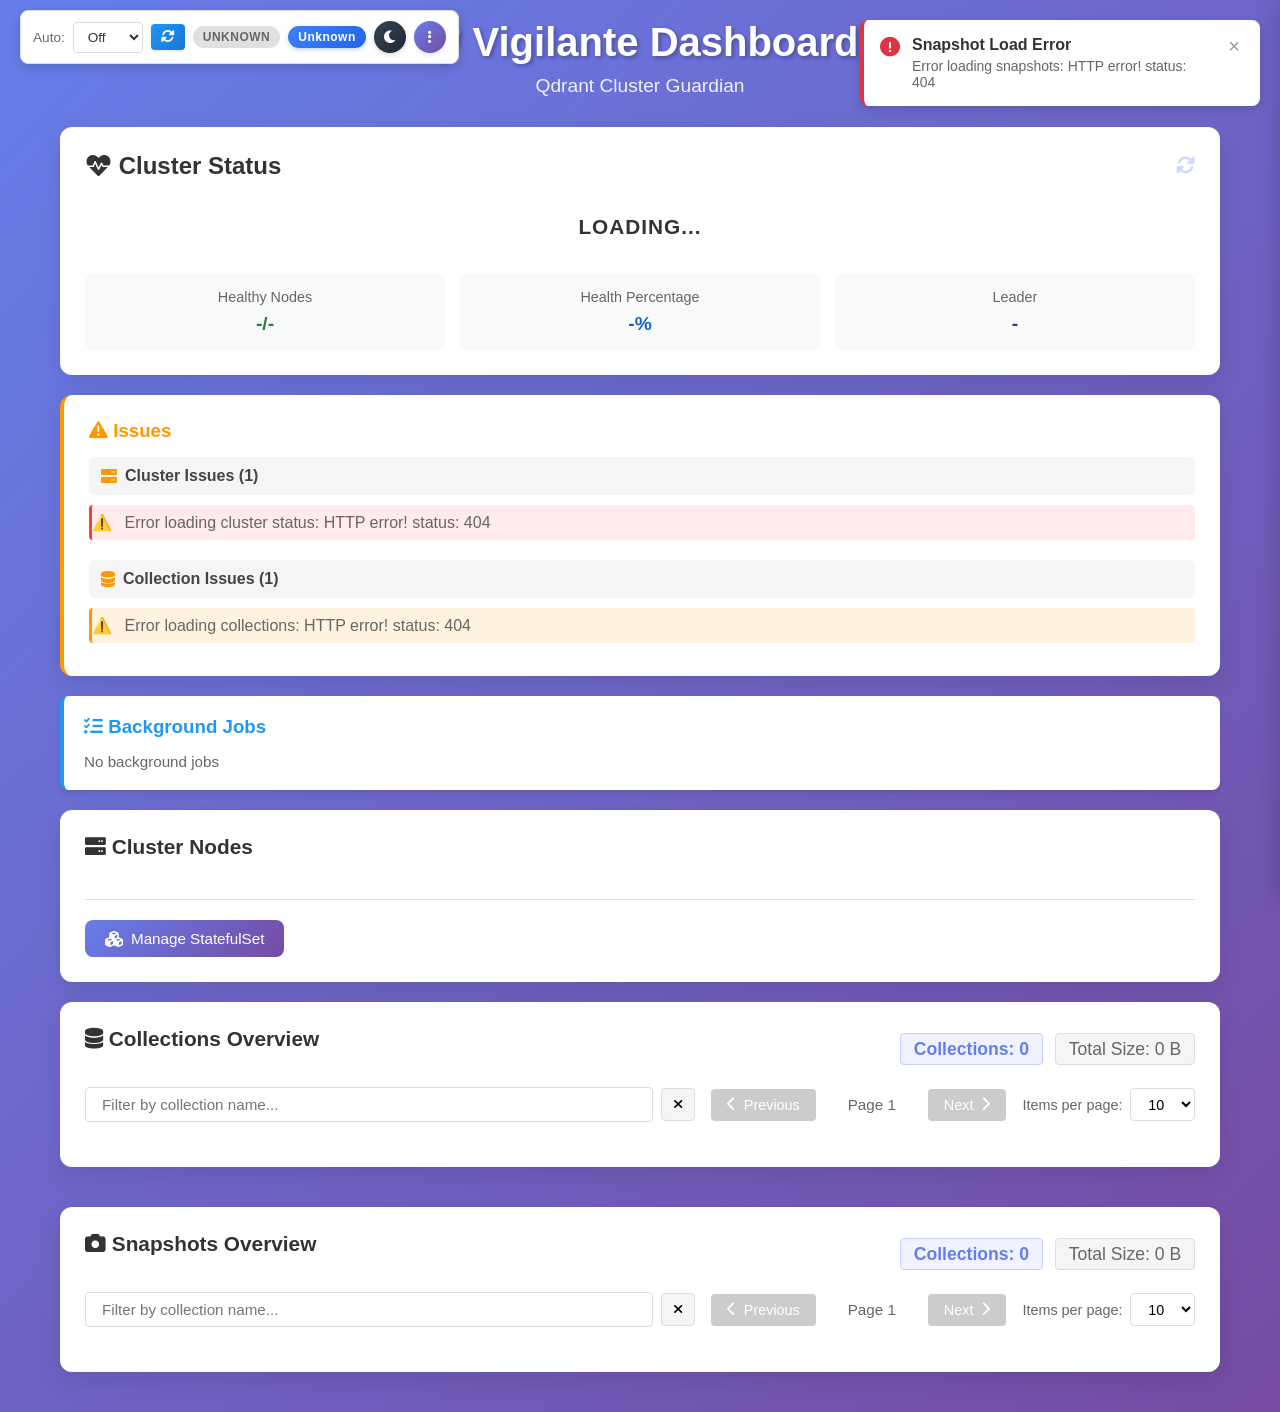
==== src/wwwroot/index.html @ 181a7805 "add UndersizedSnapshotCleanupJob" ====
<!DOCTYPE html>
<html lang="en">
<head>
    <meta charset="UTF-8">
    <meta name="viewport" content="width=device-width, initial-scale=1.0">
    <title>🛡️ Vigilante - Qdrant Cluster Guardian</title>
    <link rel="stylesheet" href="styles.css">
    <link href="https://cdnjs.cloudflare.com/ajax/libs/font-awesome/6.0.0/css/all.min.css" rel="stylesheet">
</head>
<body>
    <div class="container">
        <header class="header">
            <div class="header-content">
                <div class="header-title">
                    <h1><i class="fas fa-shield-alt"></i> Vigilante Dashboard</h1>
                    <p>Qdrant Cluster Guardian</p>
                </div>
            </div>
        </header>

        <!-- Sticky Refresh Controls (Left Side) -->
        <div class="sticky-refresh-controls">
            <label for="stickyRefreshInterval">Auto:</label>
            <select id="stickyRefreshInterval" class="refresh-select">
                <option value="0" selected>Off</option>
                <option value="15000">15s</option>
                <option value="30000">30s</option>
                <option value="60000">1m</option>
            </select>
            <button id="stickyManualRefresh" class="refresh-button" title="Refresh now">
                <i class="fas fa-sync-alt"></i>
            </button>
            <span id="environmentBadge" class="environment-badge">Loading...</span>
            <span id="namespaceBadge" class="namespace-badge">Loading...</span>
            <button id="themeToggleButton" class="theme-toggle-button" title="Toggle theme" aria-label="Toggle theme">
                <i id="themeToggleIcon" class="fas fa-moon"></i>
            </button>
            
            <!-- Three-dots menu for actions -->
            <div class="sticky-actions-menu-container">
                <button id="stickyActionsMenuButton" class="sticky-actions-menu-button" title="Actions">
                    <i class="fas fa-ellipsis-v"></i>
                </button>
                <div id="stickyActionsDropdown" class="sticky-actions-dropdown">
                    <button class="sticky-action-item" id="stickyConfigAction">
                        <i class="fas fa-cog"></i> Configuration
                    </button>
                    <button class="sticky-action-item" id="stickyLogsAction">
                        <i class="fas fa-file-alt"></i> View Logs
                    </button>
                </div>
            </div>
        </div>

        <div class="main-content">
            <!-- Overall Status Card -->
            <div class="status-card" id="overallStatus">
                <div class="status-header">
                    <div class="status-header-left">
                        <h2><i class="fas fa-heartbeat"></i> Cluster Status</h2>
                        <!-- Hidden controls for backward compatibility -->
                        <div style="display: none;">
                            <select id="refreshInterval" class="refresh-select">
                                <option value="0" selected>Off</option>
                                <option value="15000">15s</option>
                                <option value="30000">30s</option>
                                <option value="60000">1m</option>
                            </select>
                            <button id="manualRefresh" class="refresh-button"></button>
                        </div>
                    </div>
                    <div class="refresh-indicator" id="refreshIndicator">
                        <i class="fas fa-sync-alt"></i>
                    </div>
                </div>
                <div class="status-content">
                    <div class="status-badge" id="statusBadge">
                        <span id="statusText">Loading...</span>
                    </div>
                    <div class="health-metrics">
                        <div class="metric">
                            <span class="metric-label">Healthy Nodes</span>
                            <span class="metric-value" id="healthyNodes">-/-</span>
                        </div>
                        <div class="metric">
                            <span class="metric-label">Health Percentage</span>
                            <span class="metric-value" id="healthPercentage">-%</span>
                        </div>
                        <div class="metric">
                            <span class="metric-label">Leader</span>
                            <span class="metric-value" id="leaderNode">-</span>
                        </div>
                    </div>
                </div>
            </div>

            <!-- Issues Section -->
            <div class="issues-card" id="issuesCard" style="display: none;">
                <h3><i class="fas fa-exclamation-triangle"></i> Issues</h3>
                <ul id="issuesList"></ul>
            </div>

            <!-- Warnings Section -->
            <div class="warnings-card" id="warningsCard" style="display: none;">
                <h3><i class="fas fa-exclamation-circle"></i> Warnings</h3>
                <ul id="warningsList"></ul>
            </div>

            <!-- Background Jobs -->
            <div class="jobs-card" id="jobsCard">
                <h3><i class="fas fa-tasks"></i> Background Jobs</h3>
                <div id="jobsList" class="jobs-list">
                    <!-- Populated by JavaScript -->
                </div>
            </div>

            <!-- Nodes Grid -->
            <div class="nodes-section">
                <h3><i class="fas fa-server"></i> Cluster Nodes</h3>
                <div class="nodes-grid" id="nodesGrid">
                    <!-- Nodes will be populated by JavaScript -->
                </div>
                <div class="cluster-actions">
                    <button id="manageStatefulSetBtn" class="cluster-action-button" title="Manage StatefulSet (Rollout/Scale)">
                        <i class="fas fa-cubes"></i> Manage StatefulSet
                    </button>
                </div>
            </div>

            <!-- Collections Overview -->
            <div class="collections-overview">
                <div class="collections-header">
                    <h3><i class="fas fa-database"></i> Collections Overview</h3>
                    <div class="collections-stats">
                        <div class="total-count" id="totalCollectionsCount">Collections: 0</div>
                        <div class="total-size" id="totalCollectionsSize">Total Size: 0 B</div>
                    </div>
                </div>
                <div class="collections-controls">
                    <div class="filter-controls">
                        <input type="text" id="collectionNameFilter" class="filter-input" placeholder="Filter by collection name...">
                        <button id="clearFilterBtn" class="clear-filter-btn" title="Clear filter">
                            <i class="fas fa-times"></i>
                        </button>
                    </div>
                    <div class="pagination-controls">
                        <button id="prevPageBtn" class="pagination-btn" disabled>
                            <i class="fas fa-chevron-left"></i> Previous
                        </button>
                        <span class="page-info" id="pageInfo">Page 1</span>
                        <button id="nextPageBtn" class="pagination-btn" disabled>
                            Next <i class="fas fa-chevron-right"></i>
                        </button>
                        <div class="page-size-selector">
                            <label for="pageSizeSelect">Items per page:</label>
                            <select id="pageSizeSelect" class="page-size-select">
                                <option value="5">5</option>
                                <option value="10" selected>10</option>
                                <option value="15">15</option>
                            </select>
                        </div>
                    </div>
                </div>
                <div class="collections-table" id="collectionsTable">
                    <!-- Will be populated by JavaScript -->
                </div>
            </div>

            <!-- Snapshots Overview -->
            <div class="snapshots-overview">
                <div class="snapshots-header">
                    <h3><i class="fas fa-camera"></i> Snapshots Overview</h3>
                    <div class="snapshots-stats">
                        <div class="total-count" id="totalSnapshotsCount">Collections: 0</div>
                        <div class="total-size" id="totalSnapshotsSize">Total Size: 0 B</div>
                    </div>
                </div>
                <div class="snapshots-controls">
                    <div class="filter-controls">
                        <input type="text" id="snapshotNameFilter" class="filter-input" placeholder="Filter by collection name...">
                        <button id="clearSnapshotFilterBtn" class="clear-filter-btn" title="Clear filter">
                            <i class="fas fa-times"></i>
                        </button>
                    </div>
                    <div class="pagination-controls">
                        <button id="prevSnapshotPageBtn" class="pagination-btn" disabled>
                            <i class="fas fa-chevron-left"></i> Previous
                        </button>
                        <span class="page-info" id="snapshotPageInfo">Page 1</span>
                        <button id="nextSnapshotPageBtn" class="pagination-btn" disabled>
                            Next <i class="fas fa-chevron-right"></i>
                        </button>
                        <div class="page-size-selector">
                            <label for="snapshotPageSizeSelect">Items per page:</label>
                            <select id="snapshotPageSizeSelect" class="page-size-select">
                                <option value="5">5</option>
                                <option value="10" selected>10</option>
                                <option value="15">15</option>
                            </select>
                        </div>
                    </div>
                </div>
                <div class="snapshots-table" id="snapshotsTable">
                    <!-- Will be populated by JavaScript -->
                </div>
            </div>
        </div>

    </div>

    <!-- Toast notifications container -->
    <div id="toast-container" class="toast-container"></div>

    <!-- Logs Side Panel -->
    <div id="logsSidePanel" class="logs-side-panel">
        <div class="logs-panel-header">
            <h3 id="logsPanelTitle"><i class="fas fa-file-alt"></i> Logs</h3>
            <button id="closeLogsPanel" class="logs-close-button" title="Close logs panel">
                <i class="fas fa-times"></i>
            </button>
        </div>
        <div class="logs-panel-controls">
            <div class="logs-refresh-controls">
                <span>Auto-refresh:</span>
                <select id="logsRefreshInterval" class="logs-refresh-select">
                    <option value="15000" selected>15s</option>
                    <option value="30000">30s</option>
                    <option value="60000">1m</option>
                    <option value="0">Off</option>
                </select>
            </div>
            <button id="logsManualRefresh" class="logs-manual-refresh-button" title="Refresh now">
                <i class="fas fa-sync-alt"></i> Refresh
            </button>
        </div>
        <div class="logs-panel-content" id="logsPanelContent">
            <div class="logs-loading">Loading logs...</div>
        </div>
    </div>

    <!-- Recovery Modal -->
    <div id="recoveryModal" class="modal">
        <div class="modal-content">
            <div class="modal-header">
                <h2><i class="fas fa-undo"></i> Recover Snapshot</h2>
                <span class="modal-close">&times;</span>
            </div>
            <div class="modal-body">
                <div class="form-group">
                    <label for="recoverSourceSnapshot">Source Snapshot:</label>
                    <input type="text" id="recoverSourceSnapshot" class="form-input" readonly>
                </div>
                <div class="form-group">
                    <label for="recoverTargetNode">Target Node:</label>
                    <select id="recoverTargetNode" class="form-select">
                        <option value="">Select target node...</option>
                    </select>
                </div>
                <div class="form-group">
                    <label for="recoverCollectionName">Collection Name:</label>
                    <input type="text" id="recoverCollectionName" class="form-input" placeholder="Enter collection name">
                    <small class="form-hint">Enter the name for the recovered collection (can be different from original)</small>
                </div>
            </div>
            <div class="modal-footer">
                <button id="cancelRecovery" class="modal-button modal-button-secondary">Cancel</button>
                <button id="confirmRecovery" class="modal-button modal-button-primary">Recover</button>
            </div>
        </div>
    </div>

    <!-- Configuration Modal -->
    <div id="configModal" class="modal">
        <div class="modal-content">
            <div class="modal-header">
                <h2><i class="fas fa-cog"></i> Dynamic Configuration</h2>
                <button class="modal-close" id="closeConfigModal">&times;</button>
            </div>
            <div class="modal-body config-modal-body">
                <div class="config-info">
                    <i class="fas fa-info-circle"></i>
                    <span>Changes are applied immediately without pod restart</span>
                </div>

                <!-- Monitoring -->
                <div class="form-group">
                    <label for="monitoringInterval">
                        Monitoring Interval (seconds)
                        <span class="config-label-hint">How often to check cluster health</span>
                    </label>
                    <input type="number" id="monitoringInterval" class="form-input" min="1" max="3600" placeholder="120">
                    <small class="form-hint">Valid range: 1–3600 seconds</small>
                </div>

                <div class="form-group">
                    <label for="diskUsageAlertThresholdPercent">
                        Disk usage alert threshold (%)
                        <span class="config-label-hint">Raise issue when node disk usage reaches this value</span>
                    </label>
                    <input type="number" id="diskUsageAlertThresholdPercent" class="form-input" min="1" max="100" placeholder="90">
                    <small class="form-hint">Valid range: 1–100%</small>
                </div>

                <div class="form-group">
                    <label for="ramUsageAlertThresholdPercent">
                        RAM usage alert threshold (%)
                        <span class="config-label-hint">Raise issue when node RAM usage reaches this value</span>
                    </label>
                    <input type="number" id="ramUsageAlertThresholdPercent" class="form-input" min="1" max="100" placeholder="90">
                    <small class="form-hint">Valid range: 1-100%</small>
                </div>

                <!-- Snapshot Automation -->
                <div class="config-section">
                    <div class="config-section-title"><i class="fas fa-camera"></i> Snapshot Automation</div>

                    <div class="form-group">
                        <label for="snapshotPendingCreateTimeoutSeconds">
                            Pending snapshot timeout (seconds)
                            <span class="config-label-hint">How long snapshot-create job waits for files to appear</span>
                        </label>
                        <input type="number" id="snapshotPendingCreateTimeoutSeconds" class="form-input" min="1" max="86400" placeholder="1800">
                        <small class="form-hint">Valid range: 1-86400 seconds</small>
                    </div>

                    <div class="form-group">
                        <label for="snapshotMinSizePercentOfCollection">
                            Min snapshot size (% of collection on disk)
                            <span class="config-label-hint">Undersized snapshots are deleted each healthy tick (API: per node; S3: vs sum of node sizes). Range 1–100.</span>
                        </label>
                        <input type="number" id="snapshotMinSizePercentOfCollection" class="form-input" min="1" max="100" step="1" placeholder="50">
                        <small class="form-hint">Default 50%. Use 1–100; other values disable undersized cleanup in the background job.</small>
                    </div>

                    <div class="config-toggle-row">
                        <input type="checkbox" id="snapshotDeleteWithCollection">
                        <label for="snapshotDeleteWithCollection">Delete snapshots when collection is deleted via Vigilante</label>
                    </div>

                    <div class="config-toggle-row" style="margin-top:10px">
                        <input type="checkbox" id="snapshotOrphanedEnabled">
                        <label for="snapshotOrphanedEnabled">Delete orphaned snapshots (collection deleted outside Vigilante)</label>
                    </div>
                    <div id="snapshotOrphanedSection" class="config-sub-section" style="display:none">
                        <div class="form-group">
                            <label for="snapshotOrphanedAfterMinutes">
                                Delete after (minutes)
                                <span class="config-label-hint">How long to wait before cleanup</span>
                            </label>
                            <input type="number" id="snapshotOrphanedAfterMinutes" class="form-input" min="1" placeholder="60">
                        </div>
                    </div>
                </div>

                <!-- Global Schedule -->
                <div class="config-section">
                    <div class="config-section-title"><i class="fas fa-clock"></i> Global Snapshot Schedule</div>

                    <div class="config-toggle-row">
                        <input type="checkbox" id="snapshotScheduleEnabled">
                        <label for="snapshotScheduleEnabled">Enable automatic snapshots</label>
                    </div>
                    <div id="snapshotScheduleSection" class="config-sub-section" style="display:none">
                        <div class="config-inline-fields">
                            <div class="form-group">
                                <label for="snapshotScheduleInterval">
                                    Interval (minutes)
                                    <span class="config-label-hint">Empty = one-time on first green + HNSW</span>
                                </label>
                                <input type="number" id="snapshotScheduleInterval" class="form-input" min="1" placeholder="— one time —">
                            </div>
                            <div class="form-group">
                                <label for="snapshotScheduleRetain">
                                    Retain last N snapshots
                                    <span class="config-label-hint">Empty = keep all</span>
                                </label>
                                <input type="number" id="snapshotScheduleRetain" class="form-input" min="1" placeholder="— keep all —">
                            </div>
                            <div class="form-group">
                                <label for="snapshotScheduleStartAt">
                                    Start at (UTC)
                                    <span class="config-label-hint">Used only when Interval (minutes) is set</span>
                                </label>
                                <input type="time" id="snapshotScheduleStartAt" class="form-input" step="60">
                            </div>
                        </div>
                        <small class="form-hint">
                            <strong>How Start at works:</strong> this is the UTC anchor time for interval windows.
                            Example: Interval = 1440 and Start at = 00:00 means one snapshot per day at midnight UTC.
                            If Start at is empty, next snapshot is based on time since the last snapshot.
                        </small>
                    </div>
                </div>

                <!-- Per-Collection Overrides -->
                <div class="config-section">
                    <div class="config-section-title"><i class="fas fa-layer-group"></i> Per-Collection Overrides</div>

                    <div class="config-toggle-row">
                        <input type="checkbox" id="snapshotOverridesEnabled">
                        <label for="snapshotOverridesEnabled">Enable per-collection schedule overrides</label>
                    </div>
                    <div id="snapshotOverridesSection" class="config-sub-section" style="display:none">
                        <small class="form-hint">
                            In overrides, <strong>Start at (UTC)</strong> works the same way as global schedule and is applied per collection.
                        </small>
                        <div class="override-table-header">
                            <span>Collection</span>
                            <span>Enabled</span>
                            <span>Interval (min)</span>
                            <span>Retain last N</span>
                            <span title="Used only when Interval (min) is set">Start at (UTC)</span>
                            <span></span>
                        </div>
                        <div id="overrideRows"></div>
                        <button type="button" id="addOverrideBtn" class="btn-add-override">
                            <i class="fas fa-plus"></i> Add Override
                        </button>
                    </div>
                </div>

                <!-- S3 Storage -->
                <div class="config-section">
                    <div class="config-section-title"><i class="fas fa-cloud"></i> S3 Storage</div>

                    <div class="config-toggle-row">
                        <input type="checkbox" id="s3Enabled">
                        <label for="s3Enabled">Enable S3 snapshot storage</label>
                    </div>
                    <div id="s3Section" class="config-sub-section" style="display:none">
                        <div class="config-inline-fields">
                            <div class="form-group">
                                <label for="s3BucketName">
                                    Bucket name
                                </label>
                                <input type="text" id="s3BucketName" class="form-input" placeholder="snapshots">
                            </div>
                            <div class="form-group">
                                <label for="s3Region">Region</label>
                                <input type="text" id="s3Region" class="form-input" placeholder="default">
                            </div>
                        </div>
                    </div>
                </div>
            </div>
            <div class="modal-footer">
                <button id="cancelConfig" class="modal-button modal-button-secondary">Cancel</button>
                <button id="saveConfig" class="modal-button modal-button-primary">
                    <i class="fas fa-save"></i> Save Changes
                </button>
            </div>
        </div>
    </div>

    <script src="dashboard.js"></script>
</body>
</html>
---- src/wwwroot/styles.css ----
/* Reset and base styles */
* {
    margin: 0;
    padding: 0;
    box-sizing: border-box;
}

/* Custom fast tooltip for collection status */
.collection-status[data-tooltip] {
    position: relative;
    cursor: help;
}

.collection-status[data-tooltip]::after {
    content: attr(data-tooltip);
    position: absolute;
    bottom: 100%;
    left: 50%;
    transform: translateX(-50%) translateY(-4px);
    padding: 6px 10px;
    background: rgba(0, 0, 0, 0.9);
    color: white;
    font-size: 0.75rem;
    white-space: nowrap;
    border-radius: 4px;
    pointer-events: none;
    opacity: 0;
    transition: opacity 0.15s ease-in;
    z-index: 1000;
    box-shadow: 0 2px 8px rgba(0,0,0,0.3);
}

.collection-status[data-tooltip]::before {
    content: '';
    position: absolute;
    bottom: 100%;
    left: 50%;
    transform: translateX(-50%) translateY(1px);
    border: 5px solid transparent;
    border-top-color: rgba(0, 0, 0, 0.9);
    pointer-events: none;
    opacity: 0;
    transition: opacity 0.15s ease-in;
    z-index: 1000;
}

.collection-status[data-tooltip]:hover::after,
.collection-status[data-tooltip]:hover::before {
    opacity: 1;
    transition-delay: 0.1s;
}

body {
    font-family: 'Segoe UI', Tahoma, Geneva, Verdana, sans-serif;
    background: linear-gradient(135deg, #667eea 0%, #764ba2 100%);
    min-height: 100vh;
    color: #333;
}

:root {
    color-scheme: light;
}

html[data-theme="dark"] {
    color-scheme: dark;
}

.container {
    max-width: 1200px;
    margin: 0 auto;
    padding: 20px;
    min-height: 100vh;
    display: flex;
    flex-direction: column;
}

/* Header */
.header {
    text-align: center;
    margin-bottom: 30px;
    color: white;
}

.header-content {
    display: flex;
    justify-content: center;
    align-items: center;
    gap: 30px;
    flex-wrap: wrap;
}

.header-title {
    text-align: center;
}

.header h1 {
    font-size: 2.5rem;
    margin-bottom: 10px;
    text-shadow: 2px 2px 4px rgba(0,0,0,0.3);
}

.header p {
    font-size: 1.2rem;
    opacity: 0.9;
}

/* Main content */
.main-content {
    flex: 1;
    display: grid;
    gap: 20px;
    grid-template-columns: 1fr;
}

/* Cards */
.status-card, .issues-card, .nodes-section {
    background: white;
    border-radius: 12px;
    padding: 25px;
    box-shadow: 0 8px 25px rgba(0,0,0,0.1);
    transition: transform 0.2s ease;
}

.status-card:hover, .issues-card:hover, .warnings-card:hover, .nodes-section:hover {
    transform: translateY(-2px);
}

/* Status card */
.status-header {
    display: flex;
    justify-content: space-between;
    align-items: center;
    margin-bottom: 20px;
}

.status-header-left {
    display: flex;
    align-items: center;
    gap: 20px;
}

.status-header h2 {
    color: #333;
    font-size: 1.5rem;
    margin: 0;
}

.refresh-indicator {
    color: #667eea;
    font-size: 1.2rem;
    opacity: 0.3;
}

.refresh-indicator.refreshing {
    opacity: 1;
    animation: rotate 1s linear infinite;
}

@keyframes rotate {
    from { transform: rotate(0deg); }
    to { transform: rotate(360deg); }
}

.status-content {
    display: flex;
    flex-direction: column;
    gap: 20px;
}

.status-badge {
    padding: 15px 25px;
    border-radius: 8px;
    text-align: center;
    font-weight: bold;
    font-size: 1.3rem;
    text-transform: uppercase;
    letter-spacing: 1px;
}

.status-badge.healthy {
    background: linear-gradient(135deg, #4caf50, #45a049);
    color: white;
}

.status-badge.degraded {
    background: linear-gradient(135deg, #ff9800, #f57c00);
    color: white;
}

.status-badge.unavailable {
    background: linear-gradient(135deg, #f44336, #d32f2f);
    color: white;
}

.status-badge.loading {
    background: linear-gradient(135deg, #9e9e9e, #757575);
    color: white;
}

/* Health metrics */
.health-metrics {
    display: grid;
    grid-template-columns: repeat(auto-fit, minmax(200px, 1fr));
    gap: 15px;
}

.metric {
    background: #f8f9fa;
    padding: 15px;
    border-radius: 8px;
    display: flex;
    flex-direction: column;
    align-items: center;
    text-align: center;
}

.metric-label {
    font-size: 0.9rem;
    color: #666;
    margin-bottom: 8px;
    font-weight: 500;
}

.metric-value {
    font-size: 1.2rem;
    font-weight: bold;
    color: #333;
}

/* Issues card */
/* Issues card */
.issues-card {
    border-left: 4px solid #ff9800;
}

.issues-card h3 {
    color: #ff9800;
    margin-bottom: 15px;
}

#issuesList {
    list-style: none;
}

/* Warnings card */
.warnings-card {
    border-left: 4px solid #ff9800;
    background: white;
    border-radius: 8px;
    padding: 20px;
    box-shadow: 0 4px 6px rgba(0,0,0,0.1);
    transition: transform 0.2s, box-shadow 0.2s;
}

.warnings-card h3 {
    color: #ff9800;
    margin-bottom: 15px;
}

#warningsList {
    list-style: none;
}

/* Background jobs card */
.jobs-card {
    border-left: 4px solid #2196f3;
    background: white;
    border-radius: 8px;
    padding: 20px;
    box-shadow: 0 4px 6px rgba(0,0,0,0.1);
    transition: transform 0.2s, box-shadow 0.2s;
}

.jobs-card h3 {
    color: #2196f3;
    margin-bottom: 15px;
}

.jobs-list {
    display: flex;
    flex-direction: column;
    gap: 12px;
}

.jobs-empty {
    color: #666;
    margin: 0;
    font-size: 0.95rem;
}

.job-item {
    padding: 10px 12px;
    background: #f8fafc;
    border-radius: 6px;
    border: 1px solid #e2e8f0;
}

.job-header {
    display: flex;
    align-items: center;
    justify-content: space-between;
    gap: 10px;
}

.job-header-actions {
    display: flex;
    align-items: center;
    gap: 8px;
}

.job-key {
    font-weight: 600;
    font-family: var(--font-mono, monospace);
    font-size: 0.9rem;
}

.job-status {
    font-size: 0.8rem;
    padding: 2px 8px;
    border-radius: 4px;
    font-weight: 500;
}

.job-status-running {
    background: #e3f2fd;
    color: #1976d2;
}

.job-status-idle {
    background: #f5f5f5;
    color: #616161;
}

.job-status-error {
    background: #ffebee;
    color: #c62828;
}

.job-cancel-btn {
    border: 1px solid #ef9a9a;
    background: #ffebee;
    color: #c62828;
    border-radius: 4px;
    padding: 2px 8px;
    font-size: 0.78rem;
    font-weight: 600;
    cursor: pointer;
}

.job-cancel-btn:hover {
    background: #ffcdd2;
}

.job-cancel-btn:disabled {
    cursor: not-allowed;
    opacity: 0.7;
    background: #f5f5f5;
    color: #9e9e9e;
    border-color: #e0e0e0;
}

.job-error {
    margin-top: 6px;
    font-size: 0.85rem;
    color: #c62828;
}

.job-error-at {
    opacity: 0.8;
    font-size: 0.8rem;
}

.job-current-action {
    margin-top: 6px;
    font-size: 0.9rem;
    color: #1976d2;
    font-weight: 500;
}

.job-last-run-summary {
    margin-top: 6px;
    font-size: 0.88rem;
    color: #64748b;
    line-height: 1.4;
}

.job-last-run-label {
    font-weight: 600;
    margin-right: 4px;
}

.job-meta {
    margin-top: 4px;
    font-size: 0.8rem;
    color: #64748b;
}

/* Issues sections */
.issues-section {
    margin-bottom: 20px;
}

.issues-section:last-child {
    margin-bottom: 0;
}

.issues-section-header {
    font-weight: 600;
    color: #444;
    padding: 10px 12px;
    background: #f5f5f5;
    border-radius: 6px;
    margin-bottom: 10px;
    display: flex;
    align-items: center;
    gap: 8px;
}

.issues-section-header i {
    color: #ff9800;
}

.issues-sublist {
    list-style: none;
    padding-left: 0;
}

.issue-item {
    padding: 10px 12px;
    margin-bottom: 8px;
    border-radius: 4px;
    color: #555;
    transition: background-color 0.2s;
}

.issue-item:hover {
    background-color: #f9f9f9;
}

.issue-item::before {
    content: "⚠️ ";
    margin-right: 8px;
}

.issue-item.cluster-issue {
    border-left: 3px solid #f44336;
    background: #ffebee;
}

.issue-item.collection-issue {
    border-left: 3px solid #ff9800;
    background: #fff3e0;
}

.issue-item.node-issue {
    border-left: 3px solid #f44336;
    background: #ffebee;
}

/* Warnings sections */
.warnings-section {
    margin-bottom: 20px;
}

.warnings-section:last-child {
    margin-bottom: 0;
}

.warnings-section-header {
    font-weight: 600;
    color: #444;
    padding: 10px 12px;
    background: #f5f5f5;
    border-radius: 6px;
    margin-bottom: 10px;
    display: flex;
    align-items: center;
    gap: 8px;
}

.warnings-section-header i {
    color: #ff9800;
}

.warnings-sublist {
    list-style: none;
    padding-left: 0;
}

.warning-item.cluster-warning {
    border-left: 3px solid #2196f3;
    background: #e3f2fd;
}

.warning-item.node-warning {
    border-left: 3px solid #ff9800;
    background: #fff8e1;
}

/* Legacy styles for compatibility */
#issuesList li {
    padding: 8px 0;
    border-bottom: 1px solid #eee;
    color: #666;
}

#issuesList li:last-child {
    border-bottom: none;
}

#issuesList li::before {
    content: "⚠️ ";
    margin-right: 8px;
}

/* Warning items */
.warning-item {
    padding: 10px 12px;
    margin-bottom: 8px;
    border-radius: 4px;
    color: #555;
    transition: background-color 0.2s;
    border-left: 3px solid #ff9800;
    background: #fff8e1;
}

.warning-item:hover {
    background-color: #fff3cd;
}

.warning-item::before {
    content: "⚠️ ";
    margin-right: 8px;
}

#warningsList li {
    padding: 8px 0;
    border-bottom: 1px solid #eee;
    color: #666;
}

#warningsList li:last-child {
    border-bottom: none;
}

#warningsList li::before {
    content: "ℹ️ ";
    margin-right: 8px;
}

/* Nodes section */
.nodes-section h3 {
    margin-bottom: 20px;
    color: #333;
    font-size: 1.3rem;
}

.nodes-grid {
    display: grid;
    grid-template-columns: repeat(auto-fill, minmax(300px, 1fr));
    gap: 20px;
}

.node-card {
    background: #f8f9fa;
    border-radius: 8px;
    padding: 16px;
    border: 2px solid transparent;
    transition: all 0.3s ease;
    display: flex;
    flex-direction: column;
    height: 100%;
}

.node-card.healthy {
    border-color: #4caf50;
    background: linear-gradient(135deg, #e8f5e8, #f1f8e9);
}

.node-card.unhealthy {
    border-color: #f44336;
    background: linear-gradient(135deg, #ffebee, #ffcdd2);
}

.node-header {
    display: flex;
    justify-content: center;
    align-items: center;
    margin-bottom: 12px;
    padding-bottom: 8px;
    position: relative;
}

.node-id {
    font-weight: bold;
    font-size: 1.1rem;
    color: #333;
    text-align: center;
    word-break: break-word;
    line-height: 1.3;
}

/* Node status removed - color of card border indicates health */

.node-peer-id {
    color: #666;
    font-size: 0.8em;
    font-weight: normal;
    margin-left: 5px;
}

.node-details {
    display: grid;
    gap: 6px;
    font-size: 0.9rem;
    flex: 1;
}

.node-detail {
    display: flex;
    justify-content: space-between;
}

.node-detail-label {
    color: #666;
    font-weight: 500;
}

.node-detail-value {
    color: #333;
    font-weight: bold;
}

.node-disk-usage {
    margin-top: 8px;
    padding: 8px;
    border-radius: 6px;
    background: rgba(255, 255, 255, 0.5);
}

.node-disk-usage-header {
    display: flex;
    justify-content: space-between;
    margin-bottom: 6px;
    font-size: 0.85rem;
}

.node-disk-usage-label {
    color: #555;
    font-weight: 600;
}

.node-disk-usage-value {
    color: #333;
    font-weight: 700;
}

.node-disk-progress {
    width: 100%;
    height: 8px;
    border-radius: 999px;
    background: #e0e0e0;
    overflow: hidden;
}

.node-disk-progress-fill {
    height: 100%;
    background: linear-gradient(90deg, #4caf50 0%, #ffb300 70%, #f44336 100%);
    transition: width 0.3s ease;
}

.node-disk-usage-capacity {
    margin-top: 6px;
    font-size: 0.8rem;
    color: #555;
    font-weight: 500;
}

.node-memory-usage {
    margin-top: 8px;
    padding: 8px;
    border-radius: 6px;
    background: rgba(255, 255, 255, 0.5);
}

.node-memory-usage-header {
    display: flex;
    justify-content: space-between;
    margin-bottom: 6px;
    font-size: 0.85rem;
}

.node-memory-usage-label {
    color: #555;
    font-weight: 600;
}

.node-memory-usage-value {
    color: #333;
    font-weight: 700;
}

.node-memory-progress {
    width: 100%;
    height: 8px;
    border-radius: 999px;
    background: #e0e0e0;
    overflow: hidden;
}

.node-memory-progress-fill {
    height: 100%;
    background: linear-gradient(90deg, #38bdf8 0%, #a78bfa 70%, #ef4444 100%);
    transition: width 0.3s ease;
}

.node-memory-usage-capacity {
    margin-top: 6px;
    font-size: 0.8rem;
    color: #555;
    font-weight: 500;
}

.leader-badge {
    background: linear-gradient(135deg, #2196f3, #1976d2);
    color: white;
    padding: 2px 8px;
    border-radius: 12px;
    font-size: 0.7rem;
    margin-left: 8px;
}

/* Node error - shown on card */
.node-error {
    color: #f44336;
    font-size: 0.8rem;
    margin-top: 8px;
    padding: 8px;
    background: #ffebee;
    border-radius: 4px;
    border-left: 3px solid #f44336;
}

/* Action buttons */
.replicate-button,
.drop-shards-button,
.exec-button,
.refresh-button {
    padding: 6px 16px;
    background: linear-gradient(135deg, #2196f3, #1976d2);
    color: white;
    border: none;
    border-radius: 4px;
    cursor: pointer;
    transition: all 0.2s ease;
    font-size: 0.85rem;
    font-weight: 500;
    box-shadow: 0 1px 3px rgba(0,0,0,0.12);
    vertical-align: middle;
}

.drop-shards-button {
    background: linear-gradient(135deg, #f44336, #d32f2f);
}

.snapshot-button {
    background: linear-gradient(135deg, #4caf50, #388e3c);
}

.resharding-button {
    background: linear-gradient(135deg, #9c27b0, #7b1fa2);
}

.replicate-button,
.exec-button {
    margin: 8px 0 4px auto;
    display: block;
}

.refresh-button {
    padding: 6px 10px;
    display: flex;
    align-items: center;
    justify-content: center;
}

.replicate-button:hover,
.exec-button:hover,
.refresh-button:hover {
    background: linear-gradient(135deg, #1e88e5, #1565c0);
    box-shadow: 0 2px 5px rgba(0,0,0,0.2);
    transform: translateY(-1px);
}

.drop-shards-button:hover {
    background: linear-gradient(135deg, #e53935, #c62828);
    box-shadow: 0 2px 5px rgba(0,0,0,0.2);
    transform: translateY(-1px);
}

.snapshot-button:hover {
    background: linear-gradient(135deg, #45a049, #2e7d32);
    box-shadow: 0 2px 5px rgba(0,0,0,0.2);
    transform: translateY(-1px);
}

.resharding-button:hover {
    background: linear-gradient(135deg, #8e24aa, #6a1b9a);
    box-shadow: 0 2px 5px rgba(0,0,0,0.2);
    transform: translateY(-1px);
}

.replicate-button:active,
.exec-button:active,
.refresh-button:active {
    background: linear-gradient(135deg, #1976d2, #0d47a1);
    box-shadow: 0 1px 2px rgba(0,0,0,0.2);
    transform: translateY(0);
}

.drop-shards-button:active {
    background: linear-gradient(135deg, #d32f2f, #b71c1c);
    box-shadow: 0 1px 2px rgba(0,0,0,0.2);
    transform: translateY(0);
}

.snapshot-button:active {
    background: linear-gradient(135deg, #388e3c, #1b5e20);
    box-shadow: 0 1px 2px rgba(0,0,0,0.2);
    transform: translateY(0);
}

.resharding-button:active {
    background: linear-gradient(135deg, #7b1fa2, #4a148c);
    box-shadow: 0 1px 2px rgba(0,0,0,0.2);
    transform: translateY(0);
}

/* Refresh controls */
.refresh-controls {
    display: flex;
    align-items: center;
    gap: 10px;
    font-size: 0.9rem;
    color: #666;
    background: #f8f9fa;
    padding: 4px;
    border-radius: 4px;
}

/* Sticky Refresh Controls (Left Side) */
.sticky-refresh-controls {
    position: fixed;
    left: 20px;
    top: 10px;
    z-index: 999;
    background: white;
    border: 1px solid #ddd;
    border-radius: 8px;
    box-shadow: 0 4px 12px rgba(0, 0, 0, 0.15);
    padding: 10px 12px;
    display: flex;
    align-items: center;
    gap: 8px;
    transition: all 0.3s ease;
}

.sticky-refresh-controls:hover {
    box-shadow: 0 6px 16px rgba(0, 0, 0, 0.2);
}

.sticky-refresh-controls label {
    font-size: 0.85rem;
    color: #666;
    font-weight: 500;
    margin: 0;
    white-space: nowrap;
}

.sticky-refresh-controls .refresh-select {
    min-width: 70px;
}

.sticky-refresh-controls .refresh-button {
    margin: 0;
    padding: 6px 10px;
}

.theme-toggle-button {
    background: linear-gradient(135deg, #374151, #1f2937);
    color: #fff;
    border: none;
    border-radius: 50%;
    width: 32px;
    height: 32px;
    display: flex;
    align-items: center;
    justify-content: center;
    cursor: pointer;
    transition: all 0.2s ease;
    box-shadow: 0 2px 4px rgba(0, 0, 0, 0.15);
}

.theme-toggle-button:hover {
    transform: scale(1.08);
    box-shadow: 0 3px 8px rgba(0, 0, 0, 0.2);
}

.theme-toggle-button:active {
    transform: scale(0.95);
}

.theme-toggle-button i {
    font-size: 0.9rem;
}

/* Refresh button icon animation */
.sticky-refresh-controls .refresh-button.refreshing i,
.refresh-button.refreshing i,
.refresh-indicator.spinning i {
    animation: spin 1s linear infinite;
}

@keyframes spin {
    from {
        transform: rotate(0deg);
    }
    to {
        transform: rotate(360deg);
    }
}

/* Environment Badge */
.environment-badge {
    font-size: 0.75rem;
    font-weight: 600;
    padding: 4px 10px;
    border-radius: 12px;
    text-transform: uppercase;
    letter-spacing: 0.5px;
    white-space: nowrap;
    background: #e0e0e0;
    color: #666;
    transition: all 0.2s ease;
}

.environment-badge.env-production {
    background: linear-gradient(135deg, #f44336, #e91e63);
    color: white;
    box-shadow: 0 2px 4px rgba(244, 67, 54, 0.3);
}

.environment-badge.env-development {
    background: linear-gradient(135deg, #4caf50, #8bc34a);
    color: white;
    box-shadow: 0 2px 4px rgba(76, 175, 80, 0.3);
}

.environment-badge.env-staging {
    background: linear-gradient(135deg, #ff9800, #ffc107);
    color: white;
    box-shadow: 0 2px 4px rgba(255, 152, 0, 0.3);
}

.namespace-badge {
    font-size: 0.75rem;
    font-weight: 600;
    padding: 4px 10px;
    border-radius: 12px;
    letter-spacing: 0.5px;
    white-space: nowrap;
    background: linear-gradient(135deg, #3b82f6, #2563eb);
    color: white;
    box-shadow: 0 2px 4px rgba(59, 130, 246, 0.3);
    transition: all 0.2s ease;
}

/* Sticky Actions Menu (Three Dots) */
.sticky-actions-menu-container {
    position: relative;
    display: inline-flex;
}

.sticky-actions-menu-button {
    background: linear-gradient(135deg, #667eea, #764ba2);
    color: white;
    border: none;
    border-radius: 50%;
    width: 32px;
    height: 32px;
    display: flex;
    align-items: center;
    justify-content: center;
    cursor: pointer;
    transition: all 0.2s ease;
    box-shadow: 0 2px 4px rgba(0, 0, 0, 0.1);
}

.sticky-actions-menu-button:hover {
    background: linear-gradient(135deg, #5568d3, #6a3f8f);
    transform: scale(1.1);
    box-shadow: 0 3px 6px rgba(0, 0, 0, 0.15);
}

.sticky-actions-menu-button:active {
    transform: scale(0.95);
}

.sticky-actions-menu-button.active {
    background: linear-gradient(135deg, #5568d3, #6a3f8f);
    box-shadow: 0 3px 8px rgba(0, 0, 0, 0.2);
}

.sticky-actions-menu-button i {
    font-size: 0.9rem;
}

.sticky-actions-dropdown {
    position: absolute;
    left: 0;
    top: 38px;
    background: white;
    border-radius: 8px;
    box-shadow: 0 4px 16px rgba(0, 0, 0, 0.15);
    min-width: 180px;
    opacity: 0;
    visibility: hidden;
    transform: translateY(-10px);
    transition: all 0.2s ease;
    z-index: 10001;
    overflow: hidden;
}

.sticky-actions-dropdown.show {
    opacity: 1;
    visibility: visible;
    transform: translateY(0);
}

.sticky-action-item {
    display: flex;
    align-items: center;
    gap: 10px;
    width: 100%;
    padding: 12px 16px;
    background: white;
    border: none;
    cursor: pointer;
    transition: all 0.15s ease;
    font-size: 0.9rem;
    font-weight: 500;
    color: #333;
    text-align: left;
    border-bottom: 1px solid #f0f0f0;
}

.sticky-action-item:last-child {
    border-bottom: none;
}

.sticky-action-item:hover {
    background: linear-gradient(135deg, #f5f7ff, #f0f2ff);
    color: #667eea;
}

.sticky-action-item:active {
    background: linear-gradient(135deg, #e8ebff, #dfe3ff);
}

.sticky-action-item i {
    font-size: 1rem;
    width: 20px;
    text-align: center;
}

/* Responsive adjustments for sticky refresh controls */
@media (max-width: 1200px) {
    .sticky-refresh-controls {
        left: 10px;
        top: 10px;
        padding: 8px 10px;
    }
}

@media (max-width: 768px) {
    .sticky-refresh-controls {
        left: 5px;
        top: 8px;
        padding: 6px 8px;
        gap: 6px;
    }
    
    .sticky-refresh-controls label {
        font-size: 0.75rem;
    }
    
    .sticky-refresh-controls .refresh-select {
        min-width: 60px;
        font-size: 0.8rem;
        padding: 4px 6px;
    }
    
    .sticky-refresh-controls .refresh-button {
        padding: 4px 8px;
    }
    
    .sticky-refresh-controls .environment-badge,
    .sticky-refresh-controls .namespace-badge {
        font-size: 0.65rem;
        padding: 3px 8px;
    }
    
    .sticky-refresh-controls .sticky-actions-menu-button {
        width: 28px;
        height: 28px;
    }
    
    .sticky-refresh-controls .sticky-actions-menu-button i {
        font-size: 0.8rem;
    }

    .sticky-refresh-controls .theme-toggle-button {
        width: 28px;
        height: 28px;
    }
    
    .sticky-actions-dropdown {
        min-width: 160px;
    }
    
    .sticky-action-item {
        padding: 10px 14px;
        font-size: 0.85rem;
    }
}

html[data-theme="dark"] body {
    background: linear-gradient(135deg, #111827 0%, #1f2937 100%);
    color: #e5e7eb;
}

html[data-theme="dark"] .status-card,
html[data-theme="dark"] .issues-card,
html[data-theme="dark"] .warnings-card,
html[data-theme="dark"] .jobs-card,
html[data-theme="dark"] .nodes-section,
html[data-theme="dark"] .collections-overview,
html[data-theme="dark"] .snapshots-overview,
html[data-theme="dark"] .sticky-refresh-controls,
html[data-theme="dark"] .sticky-actions-dropdown,
html[data-theme="dark"] .sticky-action-item,
html[data-theme="dark"] .node-actions-dropdown,
html[data-theme="dark"] .node-action-item,
html[data-theme="dark"] .collection-actions-dropdown,
html[data-theme="dark"] .collection-action-item,
html[data-theme="dark"] .snapshot-collection-dropdown,
html[data-theme="dark"] .snapshot-collection-action-item,
html[data-theme="dark"] .snapshot-actions-dropdown,
html[data-theme="dark"] .snapshot-action-item,
html[data-theme="dark"] .modal-content,
html[data-theme="dark"] .modal-dialog,
html[data-theme="dark"] .logs-side-panel,
html[data-theme="dark"] .toast,
html[data-theme="dark"] .deletion-message {
    background: #111827;
    color: #e5e7eb;
    border-color: #374151;
}

html[data-theme="dark"] .metric,
html[data-theme="dark"] .collection-node-info,
html[data-theme="dark"] .snapshot-item,
html[data-theme="dark"] .job-item,
html[data-theme="dark"] .issues-section-header,
html[data-theme="dark"] .warnings-section-header,
html[data-theme="dark"] .log-entry,
html[data-theme="dark"] .logs-panel-controls,
html[data-theme="dark"] .logs-filter-controls,
html[data-theme="dark"] .logs-panel-content,
html[data-theme="dark"] .modal-footer,
html[data-theme="dark"] .collection-actions-footer,
html[data-theme="dark"] .config-sub-section,
html[data-theme="dark"] .statefulset-info {
    background: #1f2937;
    color: #e5e7eb;
    border-color: #4b5563;
}

html[data-theme="dark"] .collections-table th,
html[data-theme="dark"] .snapshots-table th,
html[data-theme="dark"] .nodes-table th,
html[data-theme="dark"] .snapshot-details td,
html[data-theme="dark"] .delete-all-row td {
    background: #1f2937;
    color: #d1d5db;
    border-color: #374151;
}

html[data-theme="dark"] .collections-table td,
html[data-theme="dark"] .snapshots-table td,
html[data-theme="dark"] .nodes-table td,
html[data-theme="dark"] .node-detail-label,
html[data-theme="dark"] .collection-aliases,
html[data-theme="dark"] .form-hint,
html[data-theme="dark"] .toast-message,
html[data-theme="dark"] .page-info,
html[data-theme="dark"] .total-size,
html[data-theme="dark"] .config-label-hint,
html[data-theme="dark"] .log-timestamp {
    color: #9ca3af;
    border-color: #374151;
}

html[data-theme="dark"] .status-header h2,
html[data-theme="dark"] .nodes-section h3,
html[data-theme="dark"] .collections-overview h3,
html[data-theme="dark"] .snapshots-overview h3,
html[data-theme="dark"] .snapshot-name,
html[data-theme="dark"] .collection-name-line,
html[data-theme="dark"] .node-id,
html[data-theme="dark"] .metric-value,
html[data-theme="dark"] .modal-header-title,
html[data-theme="dark"] .log-message,
html[data-theme="dark"] .toast-title,
html[data-theme="dark"] .sticky-action-item,
html[data-theme="dark"] .node-action-item,
html[data-theme="dark"] .collection-action-item,
html[data-theme="dark"] .snapshot-collection-action-item,
html[data-theme="dark"] .snapshot-action-item {
    color: #f3f4f6;
}

html[data-theme="dark"] .logs-level-filters {
    color: #d1d5db;
}

html[data-theme="dark"] .logs-level-action-button {
    background: #1f2937;
    border-color: #4b5563;
    color: #e5e7eb;
}

html[data-theme="dark"] .filter-input,
html[data-theme="dark"] .form-input,
html[data-theme="dark"] .form-select,
html[data-theme="dark"] .refresh-select,
html[data-theme="dark"] .page-size-select,
html[data-theme="dark"] .logs-refresh-select,
html[data-theme="dark"] .logs-search-input,
html[data-theme="dark"] .target-peer-select,
html[data-theme="dark"] .override-input {
    background: #1f2937;
    border-color: #4b5563;
    color: #e5e7eb;
}

html[data-theme="dark"] .sticky-action-item:hover,
html[data-theme="dark"] .node-action-item:hover,
html[data-theme="dark"] .collection-action-item:hover,
html[data-theme="dark"] .snapshot-collection-action-item:hover,
html[data-theme="dark"] .snapshot-action-item:hover,
html[data-theme="dark"] .collections-table tr:hover,
html[data-theme="dark"] .snapshot-row:hover,
html[data-theme="dark"] .collection-row:hover,
html[data-theme="dark"] .issue-item:hover,
html[data-theme="dark"] .warning-item:hover,
html[data-theme="dark"] .log-entry:hover {
    background: #374151;
}

/* Preserve node health highlighting in dark theme */
html[data-theme="dark"] .node-card {
    background: #1f2937;
    border-color: #4b5563;
}

html[data-theme="dark"] .node-card.healthy {
    border-color: #22c55e;
    background: linear-gradient(135deg, rgba(34, 197, 94, 0.22), rgba(22, 163, 74, 0.18));
}

html[data-theme="dark"] .node-card.unhealthy {
    border-color: #ef4444;
    background: linear-gradient(135deg, rgba(239, 68, 68, 0.24), rgba(220, 38, 38, 0.2));
}

html[data-theme="dark"] .node-card .node-id,
html[data-theme="dark"] .node-card .node-detail-value {
    color: #f9fafb;
}

html[data-theme="dark"] .node-card .node-detail-label,
html[data-theme="dark"] .node-card .node-peer-id {
    color: #e5e7eb;
}

html[data-theme="dark"] .node-card .node-error {
    background: rgba(127, 29, 29, 0.4);
    color: #fecaca;
    border-left-color: #ef4444;
}

html[data-theme="dark"] .node-card .node-disk-usage {
    background: rgba(17, 24, 39, 0.45);
}

html[data-theme="dark"] .node-card .node-disk-usage-label,
html[data-theme="dark"] .node-card .node-disk-usage-capacity {
    color: #d1d5db;
}

html[data-theme="dark"] .node-card .node-disk-usage-value {
    color: #f9fafb;
}

html[data-theme="dark"] .node-card .node-disk-progress {
    background: #374151;
}

html[data-theme="dark"] .node-card .node-memory-usage {
    background: rgba(17, 24, 39, 0.45);
}

html[data-theme="dark"] .node-card .node-memory-usage-label,
html[data-theme="dark"] .node-card .node-memory-usage-capacity {
    color: #d1d5db;
}

html[data-theme="dark"] .node-card .node-memory-usage-value {
    color: #f9fafb;
}

html[data-theme="dark"] .node-card .node-memory-progress {
    background: #374151;
}

/* Make shard blocks readable in dark theme */
html[data-theme="dark"] .shard-label {
    background: #111827;
    border-color: #4b5563;
}

html[data-theme="dark"] .shard-label:hover {
    background: #1f2937;
    border-color: #60a5fa;
}

html[data-theme="dark"] .shard-item:has(.shard-checkbox:checked) .shard-label {
    background: rgba(59, 130, 246, 0.2);
    border-color: #3b82f6;
}

html[data-theme="dark"] .shard-id {
    color: #f3f4f6;
}

html[data-theme="dark"] .shard-size {
    background: #374151;
    color: #d1d5db;
}

/* Tone down Collection Overview badges/text in dark theme */
html[data-theme="dark"] .collection-aliases {
    color: #9ca3af;
}

html[data-theme="dark"] .aliases-label {
    color: #9ca3af;
}

html[data-theme="dark"] .alias-badge {
    background: #1f2937 !important;
    color: #93c5fd !important;
    border: 1px solid #374151;
}

html[data-theme="dark"] .alias-badge:hover {
    background: #374151 !important;
}

html[data-theme="dark"] .alias-copy-btn {
    color: #93c5fd;
}

html[data-theme="dark"] .alias-copy-btn:hover {
    background: rgba(147, 197, 253, 0.16);
    color: #bfdbfe;
}

html[data-theme="dark"] .collection-size {
    color: #bfdbfe;
    background: linear-gradient(135deg, #1e3a8a, #1d4ed8);
    border-color: #3b82f6;
}

html[data-theme="dark"] .collection-status-green {
    color: #bbf7d0;
    background: linear-gradient(135deg, #14532d, #166534);
    border-color: #22c55e;
}

html[data-theme="dark"] .collection-status-yellow {
    color: #fde68a;
    background: linear-gradient(135deg, #78350f, #92400e);
    border-color: #f59e0b;
}

html[data-theme="dark"] .collection-status-red {
    color: #fecaca;
    background: linear-gradient(135deg, #7f1d1d, #991b1b);
    border-color: #ef4444;
}

html[data-theme="dark"] .collection-status-grey {
    color: #d1d5db;
    background: linear-gradient(135deg, #374151, #4b5563);
    border-color: #6b7280;
}

html[data-theme="dark"] .total-count {
    color: #c7d2fe;
    background: #312e81;
    border-color: #4f46e5;
}

html[data-theme="dark"] .total-size {
    color: #d1d5db;
    background: #374151;
    border-color: #4b5563;
}

html[data-theme="dark"] .pagination-btn {
    background: #374151;
    color: #d1d5db;
}

html[data-theme="dark"] .pagination-btn:hover:not(:disabled) {
    background: #4b5563;
}

html[data-theme="dark"] .pagination-btn:disabled {
    background: #1f2937;
    color: #6b7280;
}

html[data-theme="dark"] .clear-filter-btn {
    background: #1f2937;
    border-color: #4b5563;
    color: #9ca3af;
}

html[data-theme="dark"] .clear-filter-btn:hover:not(:disabled) {
    background: #374151;
    color: #d1d5db;
}

html[data-theme="dark"] .clear-filter-btn:disabled {
    background: #111827;
    color: #6b7280;
    border-color: #374151;
}

/* Improve readability in Dynamic Configuration modal (dark theme) */
html[data-theme="dark"] #configModal .modal-body,
html[data-theme="dark"] #configModal .form-group label,
html[data-theme="dark"] #configModal .config-toggle-row label,
html[data-theme="dark"] #configModal .config-section-title,
html[data-theme="dark"] #configModal .config-current h3,
html[data-theme="dark"] #configModal .config-key,
html[data-theme="dark"] #configModal .override-table-header {
    color: #e5e7eb;
}

html[data-theme="dark"] #configModal .config-label-hint,
html[data-theme="dark"] #configModal .form-hint,
html[data-theme="dark"] #configModal .config-loading {
    color: #9ca3af;
}

html[data-theme="dark"] #configModal .config-info {
    background: rgba(30, 64, 175, 0.2);
    border-left-color: #60a5fa;
    color: #bfdbfe;
}

html[data-theme="dark"] #configModal .config-info i {
    color: #93c5fd;
}

html[data-theme="dark"] #configModal .config-display {
    background: #1f2937;
    border-color: #4b5563;
    color: #d1d5db;
}

html[data-theme="dark"] #configModal .config-item {
    border-bottom-color: #374151;
}

html[data-theme="dark"] #configModal .config-value {
    color: #93c5fd;
}

html[data-theme="dark"] #configModal .config-section {
    border-top-color: #374151;
}

html[data-theme="dark"] #configModal .override-row {
    background: #1f2937;
    border-color: #4b5563;
}

html[data-theme="dark"] #configModal .config-loading-overlay {
    background: rgba(17, 24, 39, 0.75);
}

html[data-theme="dark"] .logs-error {
    background: rgba(127, 29, 29, 0.32);
    border-left-color: #ef4444;
    color: #fecaca;
}

html[data-theme="dark"] .logs-error strong,
html[data-theme="dark"] .logs-error i {
    color: #fca5a5;
}

/* Improve readability for all non-config modals in dark theme */
html[data-theme="dark"] .modal-dialog .modal-body,
html[data-theme="dark"] .modal-dialog .form-group label,
html[data-theme="dark"] .modal-dialog .checkbox-label,
html[data-theme="dark"] .modal-dialog .manage-aliases-name,
html[data-theme="dark"] .modal-dialog .manage-aliases-empty,
html[data-theme="dark"] .modal-dialog p,
html[data-theme="dark"] .modal-dialog small,
html[data-theme="dark"] .modal-dialog .modal-description,
html[data-theme="dark"] .modal-dialog .form-hint {
    color: #d1d5db;
}

html[data-theme="dark"] .modal-dialog .form-input,
html[data-theme="dark"] .modal-dialog .form-select,
html[data-theme="dark"] .modal-dialog .manage-aliases-list,
html[data-theme="dark"] .modal-dialog .manage-aliases-item,
html[data-theme="dark"] .modal-dialog .manage-aliases-rename-input {
    background: #1f2937;
    border-color: #4b5563;
    color: #e5e7eb;
}

html[data-theme="dark"] .modal-dialog .manage-aliases-btn {
    color: #9ca3af;
}

html[data-theme="dark"] .modal-dialog .manage-aliases-btn:hover {
    background: #374151;
    color: #e5e7eb;
}

html[data-theme="dark"] .modal-dialog .modal-close {
    color: #d1d5db;
}

html[data-theme="dark"] .modal-dialog .modal-close:hover {
    background: #374151;
    color: #f3f4f6;
}

/* Force dark palette for action modals created with inline styles */
html[data-theme="dark"] .modal-overlay > div {
    background: #111827 !important;
    color: #e5e7eb !important;
    border-color: #374151 !important;
}

html[data-theme="dark"] .modal-overlay [style*="background: white"],
html[data-theme="dark"] .modal-overlay [style*="background: #f5f5f5"],
html[data-theme="dark"] .modal-overlay [style*="background: #f8f9fa"] {
    background: #1f2937 !important;
    color: #e5e7eb !important;
    border-color: #4b5563 !important;
}

html[data-theme="dark"] .modal-overlay [style*="color: #212529"],
html[data-theme="dark"] .modal-overlay [style*="color: #333"],
html[data-theme="dark"] .modal-overlay [style*="color: #495057"],
html[data-theme="dark"] .modal-overlay [style*="color: #666"],
html[data-theme="dark"] .modal-overlay [style*="color: #888"],
html[data-theme="dark"] .modal-overlay [style*="color: #999"] {
    color: #d1d5db !important;
}

html[data-theme="dark"] .modal-overlay [style*="background: #fff3cd"] {
    background: rgba(120, 53, 15, 0.35) !important;
    color: #fde68a !important;
    border-color: #f59e0b !important;
}

/* Node selection modal (Create Snapshot/Delete) */
html[data-theme="dark"] .node-selection-modal-content {
    background: #111827 !important;
    color: #e5e7eb !important;
    border: 1px solid #374151;
}

html[data-theme="dark"] .node-selection-description {
    color: #9ca3af !important;
}

html[data-theme="dark"] .node-selection-select-all {
    border-bottom-color: #374151 !important;
}

html[data-theme="dark"] .node-selection-node {
    background: #1f2937 !important;
    border: 1px solid #4b5563;
}

html[data-theme="dark"] .node-selection-label {
    color: #d1d5db !important;
}

html[data-theme="dark"] .nodes-table code {
    background: #374151;
    color: #d1d5db;
}

html[data-theme="dark"] .job-status-running {
    background: rgba(37, 99, 235, 0.28);
    color: #bfdbfe;
}

html[data-theme="dark"] .job-status-idle {
    background: rgba(107, 114, 128, 0.3);
    color: #d1d5db;
}

html[data-theme="dark"] .job-status-error {
    background: rgba(127, 29, 29, 0.35);
    color: #fecaca;
}

html[data-theme="dark"] .job-cancel-btn {
    background: rgba(127, 29, 29, 0.35);
    border-color: #b91c1c;
    color: #fecaca;
}

html[data-theme="dark"] .job-cancel-btn:hover:not(:disabled) {
    background: rgba(153, 27, 27, 0.45);
    color: #fee2e2;
}

html[data-theme="dark"] .job-cancel-btn:disabled {
    background: #1f2937;
    border-color: #374151;
    color: #6b7280;
}

html[data-theme="dark"] .cluster-action-button {
    background: linear-gradient(135deg, #312e81 0%, #4c1d95 100%);
    color: #e5e7eb;
}

html[data-theme="dark"] .cluster-action-button:hover {
    box-shadow: 0 4px 12px rgba(79, 70, 229, 0.35);
}

html[data-theme="dark"] .statefulset-info {
    background: #1f2937;
    border-color: #4b5563;
}

html[data-theme="dark"] .statefulset-info .info-label {
    color: #9ca3af;
}

html[data-theme="dark"] .statefulset-info .info-value {
    color: #e5e7eb;
}

html[data-theme="dark"] .operation-type-btn {
    background: #1f2937;
    border-color: #4b5563;
    color: #d1d5db;
}

html[data-theme="dark"] .operation-type-btn:hover {
    background: #374151;
    border-color: #6366f1;
}

html[data-theme="dark"] .operation-type-btn.active {
    border-color: #6366f1;
    background: linear-gradient(135deg, #4338ca 0%, #6d28d9 100%);
    color: #f3f4f6;
}

html[data-theme="dark"] .issue-item {
    background: #1f2937;
    color: #d1d5db;
}

html[data-theme="dark"] .issue-item:hover {
    background: #374151;
}

html[data-theme="dark"] .issue-item.cluster-issue,
html[data-theme="dark"] .issue-item.node-issue {
    border-left-color: #ef4444;
    background: rgba(127, 29, 29, 0.28);
}

html[data-theme="dark"] .issue-item.collection-issue {
    border-left-color: #f59e0b;
    background: rgba(120, 53, 15, 0.28);
}

html[data-theme="dark"] .warning-item,
html[data-theme="dark"] .warning-item.cluster-warning,
html[data-theme="dark"] .warning-item.node-warning {
    background: #1f2937;
    color: #d1d5db;
}

html[data-theme="dark"] .warning-item.cluster-warning {
    border-left-color: #60a5fa;
    background: rgba(30, 64, 175, 0.2);
}

html[data-theme="dark"] .warning-item.node-warning {
    border-left-color: #f59e0b;
    background: rgba(120, 53, 15, 0.25);
}

html[data-theme="dark"] .warning-item:hover {
    background: #374151;
}

html[data-theme="dark"] .collection-action-item-danger {
    color: #f87171;
}

html[data-theme="dark"] .collection-action-item-danger:hover {
    background: rgba(127, 29, 29, 0.35);
    color: #fca5a5;
}

html[data-theme="dark"] .collection-action-item-danger:active {
    background: rgba(153, 27, 27, 0.45);
    color: #fecaca;
}

/* Keep action windows separated from background in dark theme */
html[data-theme="dark"] .sticky-actions-dropdown,
html[data-theme="dark"] .node-actions-dropdown,
html[data-theme="dark"] .collection-actions-dropdown,
html[data-theme="dark"] .snapshot-collection-dropdown,
html[data-theme="dark"] .snapshot-actions-dropdown {
    box-shadow: 0 10px 24px rgba(0, 0, 0, 0.45);
}

html[data-theme="dark"] .modal-overlay > div {
    box-shadow: 0 16px 36px rgba(0, 0, 0, 0.5) !important;
}

/* Sync Shards modal */
html[data-theme="dark"] .sync-shards-modal-content {
    background: #111827 !important;
    color: #e5e7eb !important;
    border: 1px solid #374151;
}

html[data-theme="dark"] .sync-shards-info-card {
    background: #1f2937 !important;
    border-left-color: #6366f1 !important;
}

html[data-theme="dark"] .sync-shards-info-label {
    color: #9ca3af !important;
}

html[data-theme="dark"] .sync-shards-info-value {
    background: #111827 !important;
    color: #d1d5db !important;
    border: 1px solid #374151;
}

html[data-theme="dark"] .sync-shards-move-section {
    background: rgba(120, 53, 15, 0.35) !important;
    border-color: #f59e0b !important;
}

html[data-theme="dark"] .sync-shards-move-title,
html[data-theme="dark"] .sync-shards-move-description {
    color: #fde68a !important;
}

html[data-theme="dark"] .sync-shards-footer {
    background: #1f2937 !important;
    border-top-color: #374151 !important;
}

html[data-theme="dark"] .sync-shards-cancel-button {
    background: #1f2937 !important;
    border-color: #4b5563 !important;
    color: #d1d5db !important;
}

html[data-theme="dark"] .sync-shards-cancel-button:hover {
    background: #374151 !important;
    color: #f3f4f6 !important;
}

html[data-theme="dark"] .sync-shards-confirm-button {
    box-shadow: 0 4px 12px rgba(79, 70, 229, 0.35) !important;
}

/* Remove bright divider under shards block in dark theme */
html[data-theme="dark"] .action-controls {
    border-top: none;
    padding-top: 0;
}

/* Accent key health metrics */
#healthyNodes {
    color: #2e7d32;
}

#healthPercentage {
    color: #1565c0;
}

#leaderNode {
    color: #6a1b9a;
}

html[data-theme="dark"] #healthyNodes {
    color: #4ade80;
}

html[data-theme="dark"] #healthPercentage {
    color: #60a5fa;
}

html[data-theme="dark"] #leaderNode {
    color: #c084fc;
}

.refresh-select {
    padding: 6px 10px;
    border-radius: 4px;
    border: 1px solid #ddd;
    background-color: white;
    font-size: 0.85rem;
    color: #333;
    cursor: pointer;
    transition: all 0.2s ease;
}

.refresh-select:hover {
    border-color: #2196f3;
}

.refresh-select:focus {
    outline: none;
    border-color: #2196f3;
    box-shadow: 0 0 0 2px rgba(33, 150, 243, 0.1);
}

/* Collections overview table */
.collections-overview {
    background: white;
    border-radius: 12px;
    padding: 25px;
    box-shadow: 0 8px 25px rgba(0,0,0,0.1);
    margin-bottom: 20px;
}

.collections-overview h3 {
    color: #333;
    font-size: 1.3rem;
    margin-bottom: 20px;
}

.collections-header {
    display: flex;
    justify-content: space-between;
    align-items: center;
    margin-bottom: 1rem;
}

.collections-stats {
    display: flex;
    gap: 12px;
    align-items: center;
}

.total-count {
    font-size: 1.1rem;
    color: #667eea;
    background: #f0f2ff;
    padding: 0.3rem 0.8rem;
    border-radius: 4px;
    border: 1px solid #c5ceff;
    font-weight: 600;
}

.total-size {
    font-size: 1.1rem;
    color: #666;
    background: #f5f5f5;
    padding: 0.3rem 0.8rem;
    border-radius: 4px;
    border: 1px solid #ddd;
}

.collections-controls {
    display: flex;
    justify-content: space-between;
    align-items: center;
    gap: 1rem;
    margin-bottom: 1rem;
    flex-wrap: wrap;
}

.filter-controls {
    display: flex;
    align-items: center;
    gap: 0.5rem;
    flex: 1;
    min-width: 250px;
}

.filter-input {
    flex: 1;
    padding: 0.5rem 1rem;
    border: 1px solid #ddd;
    border-radius: 4px;
    font-size: 0.95rem;
    transition: border-color 0.2s;
}

.filter-input:focus {
    outline: none;
    border-color: #667eea;
}

.clear-filter-btn {
    padding: 0.5rem 0.75rem;
    background: #f5f5f5;
    border: 1px solid #ddd;
    border-radius: 4px;
    cursor: pointer;
    transition: all 0.2s;
}

.clear-filter-btn:hover {
    background: #e9ecef;
}

.clear-filter-btn:disabled {
    opacity: 0.5;
    cursor: not-allowed;
}

.pagination-controls {
    display: flex;
    align-items: center;
    gap: 1rem;
}

.pagination-btn {
    padding: 0.5rem 1rem;
    background: #667eea;
    color: white;
    border: none;
    border-radius: 4px;
    cursor: pointer;
    font-size: 0.9rem;
    transition: all 0.2s;
    display: flex;
    align-items: center;
    gap: 0.5rem;
}

.pagination-btn:hover:not(:disabled) {
    background: #5568d3;
    transform: translateY(-1px);
}

.pagination-btn:disabled {
    background: #ccc;
    cursor: not-allowed;
    transform: none;
}

.page-info {
    font-size: 0.95rem;
    color: #666;
    font-weight: 500;
    min-width: 80px;
    text-align: center;
}

.page-size-selector {
    display: flex;
    align-items: center;
    gap: 0.5rem;
    margin-left: auto;
}

.page-size-selector label {
    font-size: 0.9rem;
    color: #666;
    white-space: nowrap;
}

.page-size-select {
    padding: 0.4rem 0.8rem;
    border: 1px solid #ddd;
    border-radius: 4px;
    background: white;
    font-size: 0.9rem;
    cursor: pointer;
    transition: all 0.2s;
}

.page-size-select:hover {
    border-color: #667eea;
}

.page-size-select:focus {
    outline: none;
    border-color: #667eea;
    box-shadow: 0 0 0 3px rgba(102, 126, 234, 0.1);
}

.collections-table {
    width: 100%;
    border-collapse: collapse;
    margin-top: 20px;
}

.collections-table table {
    width: 100%;
    font-size: 0.9rem;
}

.collections-table th {
    background: #f8f9fa;
    padding: 12px;
    text-align: left;
    font-weight: 600;
    color: #666;
    border-bottom: 2px solid #dee2e6;
    white-space: nowrap;
}

.collections-table td {
    padding: 12px;
    border-bottom: 1px solid #dee2e6;
}

.collections-table tr:last-child td {
    border-bottom: none;
}

.collections-table tr {
    cursor: pointer;
    transition: background-color 0.2s;
}

.collections-table tr:hover {
    background: #f8f9fa;
}

.collections-table td.collection-name {
    padding: 12px;
    font-size: 0.95rem;
    color: #333;
}

.collections-table tr:hover td.collection-name {
    color: #2196f3;
}

.collection-row {
    cursor: pointer;
    border-bottom: 1px solid #eee;
}

.collection-row:hover {
    background: rgba(238, 242, 247, 0.3);
}

.collection-name {
    padding: 12px 16px;
    font-weight: bold;
    color: #333;
}

/* Collection header container - name and size on one line */
.collection-header-container {
    display: flex;
    flex-direction: row;
    align-items: center;
    justify-content: space-between;
    gap: 12px;
    width: 100%;
}

/* Collection name */
.collection-name-line {
    font-size: 0.85rem; /* Smaller font for all collections */
    font-weight: 600;
    color: #333;
    word-break: break-word; /* Allow breaking long words */
    line-height: 1.3;
    flex: 1;
}

/* Copy collection name button */
.collection-name-copy-btn {
    background: transparent;
    border: none;
    color: #666;
    cursor: pointer;
    padding: 4px 8px;
    border-radius: 4px;
    font-size: 0.85rem;
    transition: all 0.2s ease;
    display: inline-flex;
    align-items: center;
    justify-content: center;
    opacity: 0.6;
}

.collection-name-copy-btn:hover {
    background: rgba(33, 150, 243, 0.1);
    color: #2196f3;
    opacity: 1;
}

.collection-name-copy-btn:active {
    transform: scale(0.95);
}

/* Collection aliases - smaller and grayed out */
.collection-aliases {
    font-size: 0.8rem;
    color: #999;
    font-style: italic;
    font-weight: 400;
    line-height: 1.2;
    margin-top: 2px;
}

/* Collection aliases container */
.collection-aliases-container {
    margin-top: 4px;
}

.aliases-label {
    font-weight: 500;
}

/* Alias badge with copy button */
.alias-badge {
    transition: all 0.2s ease;
}

.alias-badge:hover {
    background: #bbdefb !important;
}

.alias-copy-btn {
    background: transparent;
    border: none;
    color: #1976d2;
    cursor: pointer;
    padding: 2px 4px;
    border-radius: 3px;
    font-size: 0.75em;
    transition: all 0.2s ease;
    display: inline-flex;
    align-items: center;
    justify-content: center;
    opacity: 0.6;
}

.alias-copy-btn:hover {
    background: rgba(25, 118, 211, 0.15);
    opacity: 1;
    transform: scale(1.1);
}

.alias-copy-btn:active {
    transform: scale(0.95);
}

/* Collection Status Badge */
.collection-status {
    font-size: 0.8rem;
    font-weight: 600;
    padding: 0.3rem 0.8rem;
    border-radius: 6px;
    white-space: nowrap;
    flex-shrink: 0;
    display: inline-flex;
    align-items: center;
    gap: 6px;
    box-shadow: 0 1px 3px rgba(0, 0, 0, 0.1);
}

.collection-status i {
    font-size: 0.9em;
}

.collection-status-warning-icon {
    display: inline-flex;
    align-items: center;
    color: #f57c00;
    font-size: 0.95rem;
    margin-right: 2px;
    flex-shrink: 0;
}

.collection-status-warning-icon i {
    font-size: 1em;
}

/* Instant tooltip for warning icon (no delay) */
.collection-status-warning-icon[data-tooltip] {
    position: relative;
    cursor: help;
}

.collection-status-warning-icon[data-tooltip]::after {
    content: attr(data-tooltip);
    position: absolute;
    bottom: 100%;
    left: 50%;
    transform: translateX(-50%) translateY(-4px);
    padding: 6px 10px;
    background: rgba(0, 0, 0, 0.9);
    color: white;
    font-size: 0.75rem;
    white-space: nowrap;
    border-radius: 4px;
    pointer-events: none;
    opacity: 0;
    transition: opacity 0.1s ease-in;
    z-index: 1000;
    box-shadow: 0 2px 8px rgba(0,0,0,0.3);
}

.collection-status-warning-icon[data-tooltip]::before {
    content: '';
    position: absolute;
    bottom: 100%;
    left: 50%;
    transform: translateX(-50%) translateY(1px);
    border: 5px solid transparent;
    border-top-color: rgba(0, 0, 0, 0.9);
    pointer-events: none;
    opacity: 0;
    transition: opacity 0.1s ease-in;
    z-index: 1000;
}

.collection-status-warning-icon[data-tooltip]:hover::after,
.collection-status-warning-icon[data-tooltip]:hover::before {
    opacity: 1;
    transition-delay: 0s;
}

/* Green Status - Healthy */
.collection-status-green {
    color: #2e7d32;
    background: linear-gradient(135deg, #e8f5e9, #c8e6c9);
    border: 1px solid #81c784;
}

/* Yellow Status - Optimizing */
.collection-status-yellow {
    color: #f57c00;
    background: linear-gradient(135deg, #fff3e0, #ffe0b2);
    border: 1px solid #ffb74d;
}

/* Red Status - Error */
.collection-status-red {
    color: #c62828;
    background: linear-gradient(135deg, #ffebee, #ffcdd2);
    border: 1px solid #e57373;
}

/* Grey Status - Pending optimizations */
.collection-status-grey {
    color: #616161;
    background: linear-gradient(135deg, #f5f5f5, #e0e0e0);
    border: 1px solid #bdbdbd;
}

.collection-size {
    font-size: 0.85rem;
    color: #1976d2;
    background: linear-gradient(135deg, #e3f2fd, #bbdefb);
    padding: 0.25rem 0.7rem;
    border-radius: 6px;
    border: 1px solid #90caf9;
    font-weight: 600;
    white-space: nowrap;
    flex-shrink: 0;
    box-shadow: 0 1px 3px rgba(33, 150, 243, 0.1);
    min-width: 90px;
    text-align: center;
}

/* Collection shards count - smaller, next to size */
.collection-shards-count {
    font-size: 0.8rem;
    color: #666;
    font-weight: 500;
    white-space: nowrap;
}

.collection-shards-count i {
    margin-right: 4px;
    color: #888;
}

/* Delete buttons at collection level */
.collection-delete-buttons {
    display: flex;
    gap: 8px;
    flex-shrink: 0;
    flex: 0 0 auto;
}

.delete-btn {
    padding: 6px 12px;
    border: none;
    border-radius: 4px;
    cursor: pointer;
    font-size: 0.85rem;
    transition: all 0.2s ease;
    white-space: nowrap;
    font-weight: 500;
}

.delete-api-all-btn,
.delete-api-node-btn {
    background: #ff9800;
    color: white;
}

.delete-api-all-btn:hover,
.delete-api-node-btn:hover {
    background: #f57c00;
    transform: translateY(-1px);
    box-shadow: 0 2px 4px rgba(0,0,0,0.2);
}

.delete-disk-all-btn,
.delete-disk-node-btn {
    background: #f44336;
    color: white;
}

.delete-disk-all-btn:hover,
.delete-disk-node-btn:hover {
    background: #d32f2f;
    transform: translateY(-1px);
    box-shadow: 0 2px 4px rgba(0,0,0,0.2);
}

.delete-btn:active {
    transform: translateY(0);
}

/* Node header with delete buttons */
.node-header-with-actions {
    display: flex;
    justify-content: space-between;
    align-items: center;
    margin-bottom: 12px;
}

.node-header-with-actions h4 {
    margin: 0;
    flex: 1;
}

.node-delete-buttons {
    display: flex;
    gap: 6px;
    flex-shrink: 0;
}

.collection-details {
    display: none;
    background: transparent;
}

.collection-details.visible {
    display: table-row;
}

.collection-details td {
    background: transparent;
    border-bottom: none;
    padding: 0;
}

.collection-details-content {
    display: grid;
    grid-template-columns: repeat(auto-fit, minmax(300px, 1fr));
    gap: 20px;
    padding: 20px;
}

/* Footer with action buttons for the whole collection */
.collection-actions-footer {
    grid-column: 1 / -1; /* Span full grid width */
    padding: 16px;
    background-color: #f5f5f5;
    border-top: 2px solid #ddd;
    display: flex;
    gap: 8px;
    justify-content: flex-end;
    margin-top: 8px;
}

.collection-node-info {
    background: #f8f9fa;
    border-radius: 8px;
    padding: 16px;
    box-shadow: 0 2px 4px rgba(0,0,0,0.05);
}

.collection-node-info:hover {
    box-shadow: 0 4px 8px rgba(0,0,0,0.1);
    transform: translateY(-1px);
}

.node-info-header {
    display: flex;
    justify-content: center;
    align-items: center;
    margin-bottom: 8px;
}

.node-info-header h4 {
    margin: 0;
    text-align: center;
    word-break: break-word;
    line-height: 1.3;
    font-size: 1rem;
}

/* Node size line */
.node-size-line {
    display: flex;
    justify-content: center;
    margin-bottom: 12px;
}

.node-size-badge {
    font-size: 0.85rem;
    color: #1976d2;
    background: linear-gradient(135deg, #e3f2fd, #bbdefb);
    padding: 0.25rem 0.7rem;
    border-radius: 6px;
    border: 1px solid #90caf9;
    font-weight: 600;
    white-space: nowrap;
    flex-shrink: 0;
    box-shadow: 0 1px 3px rgba(33, 150, 243, 0.1);
}

.collection-node-info dl {
    display: grid;
    gap: 8px;
    margin: 0;
}

.collection-node-info dt,
.collection-node-info dd {
    display: inline-block;
    margin: 0;
    line-height: 1.4;
}

/* Make Size metric compact */
.collection-node-info dt:first-of-type,
.collection-node-info dd:first-of-type {
    display: inline;
}

.collection-node-info dt:first-of-type {
    margin-right: 4px;
}

/* Other metrics on a new line */
.collection-node-info dt:not(:first-of-type),
.collection-node-info dd:not(:first-of-type) {
    display: block;
    margin-top: 8px;
}

/* Transfers section - at the bottom */
.transfers-section {
    margin-top: 12px;
}

.transfers-metrics {
    margin-top: 12px;
    padding-top: 12px;
    border-top: 1px solid #e0e0e0;
}

.other-metrics {
    margin-top: 12px;
}

/* Transfers display */
.transfers-list {
    margin: 5px 0;
    max-height: 200px;
    overflow-y: auto;
    padding-right: 8px;
}

.transfers-list::-webkit-scrollbar {
    width: 6px;
}

.transfers-list::-webkit-scrollbar-track {
    background: #f5f5f5;
    border-radius: 3px;
}

.transfers-list::-webkit-scrollbar-thumb {
    background: #ddd;
    border-radius: 3px;
}

.transfers-list::-webkit-scrollbar-thumb:hover {
    background: #ccc;
}

.transfers-list div {
    padding: 4px 0;
    color: #666;
    font-size: 0.85rem;
    display: flex;
    align-items: center;
}

.transfers-list div::before {
    content: "↗";
    margin-right: 8px;
    color: #2196f3;
    font-size: 1.1em;
}

/* Transfer item with abort button */
.transfer-item {
    display: flex;
    flex-direction: column;
    gap: 6px;
    padding: 8px 10px;
    margin: 4px 0;
    background: #f8f9fa;
    border-radius: 4px;
    border-left: 3px solid #2196f3;
}

.transfer-actions {
    display: flex;
    align-items: center;
    gap: 8px;
    flex-wrap: wrap;
}

.transfer-info {
    color: #555;
    font-size: 0.85rem;
    display: flex;
    align-items: center;
    word-break: break-all;
    overflow-wrap: anywhere;
}

.transfer-method {
    font-size: 0.7em;
    padding: 2px 6px;
    border-radius: 3px;
    background: #e3f2fd;
    color: #1976d2;
    font-weight: 600;
    display: inline-block;
    width: fit-content;
}

/* Transfer method specific colors */
.transfer-method.snapshot {
    background: #e8f5e9;
    color: #2e7d32;
}

.transfer-method.streamrecords {
    background: #e3f2fd;
    color: #1976d2;
}

.transfer-method.waldelta {
    background: #fff3e0;
    color: #e65100;
}

.transfer-method.reshardingstreamrecords {
    background: #f3e5f5;
    color: #7b1fa2;
}

.transfer-info::before {
    content: "↗";
    margin-right: 8px;
    color: #2196f3;
    font-size: 1.1em;
}

.abort-transfer-button {
    padding: 4px 10px;
    background: linear-gradient(135deg, #f44336, #d32f2f);
    color: white;
    border: none;
    border-radius: 4px;
    cursor: pointer;
    font-size: 0.75rem;
    font-weight: 500;
    transition: all 0.2s ease;
    display: flex;
    align-items: center;
    gap: 4px;
    box-shadow: 0 1px 3px rgba(244, 67, 54, 0.3);
    white-space: nowrap;
}

.abort-transfer-button:hover:not(:disabled) {
    background: linear-gradient(135deg, #e53935, #c62828);
    box-shadow: 0 2px 5px rgba(244, 67, 54, 0.4);
    transform: translateY(-1px);
}

.abort-transfer-button:active:not(:disabled) {
    background: linear-gradient(135deg, #d32f2f, #b71c1c);
    box-shadow: 0 1px 2px rgba(244, 67, 54, 0.3);
    transform: translateY(0);
}

.abort-transfer-button:disabled {
    opacity: 0.6;
    cursor: not-allowed;
}

.abort-transfer-button i {
    font-size: 0.85rem;
}

/* Shard replication styles */
.shards-container {
    margin: 12px 0 0 0;
    display: flex;
    flex-direction: column;
    gap: 12px;
}

.target-nodes-section {
    display: flex;
    flex-direction: column;
    gap: 8px;
}

.target-nodes-label {
    font-weight: 600;
    font-size: 0.9em;
    color: #555;
    margin-bottom: 2px;
}

.shards-section {
    display: flex;
    flex-direction: column;
    gap: 8px;
}

.shards-label {
    font-weight: 600;
    font-size: 0.9em;
    color: #555;
    margin-bottom: 2px;
}

.shards-grid {
    display: grid;
    grid-template-columns: repeat(auto-fill, minmax(120px, 1fr));
    gap: 8px;
    margin-top: 8px;
}

/* Size metric styling */
.size-metric {
    font-weight: 600;
    color: #2196f3;
    background: #e3f2fd;
    padding: 2px 8px;
    border-radius: 4px;
    display: inline-block;
}

/* size-metric-standalone removed - now using node-size-badge and collection-size */

.shard-item {
    display: flex;
}

.shard-checkbox {
    flex-shrink: 0;
    cursor: pointer;
    width: 16px;
    height: 16px;
    margin-top: 2px;
}

.shard-label {
    display: flex;
    flex-direction: row;
    align-items: flex-start;
    gap: 8px;
    cursor: pointer;
    padding: 8px 10px;
    border-radius: 6px;
    background: #fff;
    width: 100%;
    border: 2px solid #e9ecef;
    transition: all 0.2s ease;
    min-width: 0;
    overflow: visible;
}


.shard-label:hover {
    background: #f8f9fa;
    border-color: #2196f3;
    transform: translateY(-1px);
    box-shadow: 0 2px 4px rgba(0,0,0,0.08);
}

.shard-item:has(.shard-checkbox:checked) .shard-label {
    background: #e3f2fd;
    border-color: #2196f3;
}

.shard-label-content {
    display: flex;
    flex-direction: column;
    gap: 4px;
    flex: 1;
    min-width: 0;
    overflow: visible;
}

.shard-info {
    display: flex;
    flex-direction: column;
    gap: 4px;
}

.shard-id {
    font-size: 0.85em;
    font-weight: 600;
    color: #333;
    white-space: nowrap;
}

.shard-state {
    font-size: 0.7em;
    padding: 3px 6px;
    border-radius: 4px;
    text-align: center;
    font-weight: 600;
    letter-spacing: 0.2px;
    word-break: break-all;
    line-height: 1.2;
    overflow-wrap: break-word;
    hyphens: auto;
}

.shard-size {
    font-size: 0.75em;
    color: #666;
    font-weight: 500;
    margin-top: 2px;
    padding: 2px 6px;
    background: #f0f0f0;
    border-radius: 3px;
    display: inline-block;
}

/* Shard size breakdown: vectors vs payload */
.shard-size-with-breakdown {
    display: flex;
    flex-direction: column;
    gap: 3px;
    padding: 4px 6px;
    min-width: 0;
}

.shard-size-bar {
    display: flex;
    height: 4px;
    border-radius: 2px;
    overflow: hidden;
    background: #e0e0e0;
    min-width: 48px;
}

.shard-size-bar-vectors {
    background: #2196f3;
}

.shard-size-bar-payload {
    background: #4caf50;
}

.shard-size-legend {
    font-size: 0.95em;
    white-space: normal;
    word-break: break-word;
    line-height: 1.3;
}

.shard-size-legend-line {
    display: block;
}

.shard-size-disk {
    font-size: 0.9em;
    color: #888;
}

/* Shard states colors */
.shard-state.active {
    background: #4caf50;
    color: white;
}

.shard-state.dead {
    background: #f44336;
    color: white;
}

.shard-state.partial {
    background: #ff9800;
    color: white;
}

.shard-state.initializing {
    background: #2196f3;
    color: white;
}

.shard-state.listener {
    background: #9c27b0;
    color: white;
}

.shard-state.partial-snapshot {
    background: #ff9800;
    color: white;
    opacity: 0.8;
}

.shard-state.recovery {
    background: #00bcd4;
    color: white;
}

.shard-state.resharding {
    background: #673ab7;
    color: white;
}

.shard-state.resharding-scale-down {
    background: #673ab7;
    color: white;
    opacity: 0.8;
}

.shard-state.unknown {
    background: #757575;
    color: white;
}

/* Action controls */
.action-controls {
    display: flex;
    align-items: center;
    justify-content: flex-end;
    gap: 12px;
    margin-top: 16px;
    padding-top: 12px;
    border-top: 1px solid #e9ecef;
}

.move-shards-label {
    display: flex;
    align-items: center;
    gap: 6px;
    cursor: pointer;
    padding: 6px 10px;
    border-radius: 4px;
    transition: background 0.2s ease;
    font-weight: 500;
}

.move-shards-label:hover {
    background: #f8f9fa;
}

.move-shards-checkbox {
    width: 16px;
    height: 16px;
    margin: 0;
    cursor: pointer;
}

/* Target Peer Select */
.target-peer-select {
    padding: 6px 10px;
    border-radius: 4px;
    border: 1px solid #ddd;
    background-color: white;
    font-size: 0.85rem;
    color: #333;
    cursor: pointer;
    transition: all 0.2s ease;
    min-width: 200px;
}

.target-peer-select[size] {
    padding: 0;
    border: 1px solid #ddd;
    border-radius: 4px;
    box-shadow: 0 2px 5px rgba(0,0,0,0.1);
}

.target-peer-select[size] option {
    padding: 8px 10px;
    cursor: pointer;
    transition: background-color 0.2s;
}

.target-peer-select[size] option:hover {
    background-color: #f5f5f5;
}

.target-peer-select[size] option:checked {
    background: linear-gradient(135deg, #2196f3, #1976d2);
    color: white;
}

/* Peer buttons */
.peer-buttons-container {
    display: flex;
    flex-wrap: wrap;
    gap: 8px;
}

.peer-button {
    padding: 8px 14px;
    border: 2px solid #ddd;
    border-radius: 6px;
    background: white;
    cursor: pointer;
    font-size: 0.9em;
    font-weight: 500;
    transition: all 0.2s ease;
}

.peer-button:hover {
    background: #f8f9fa;
    border-color: #2196f3;
    transform: translateY(-1px);
    box-shadow: 0 2px 4px rgba(0,0,0,0.1);
}

.peer-button.selected {
    background: linear-gradient(135deg, #2196f3, #1976d2);
    color: white;
    border-color: #1976d2;
    box-shadow: 0 2px 6px rgba(33, 150, 243, 0.3);
}

/* New styles for dashboard button */
.node-url-container {
    display: flex;
    justify-content: space-between;
    align-items: center;
    margin: 6px 0;
}

.dashboard-btn-container {
    margin-left: 10px;
}

.dashboard-button {
    width: 100%;
    padding: 8px 16px;
    background: linear-gradient(135deg, #2196f3, #1976d2);
    color: white;
    border: none;
    border-radius: 4px;
    cursor: pointer;
    transition: all 0.2s ease;
    font-size: 0.85rem;
    font-weight: 500;
    box-shadow: 0 1px 3px rgba(0,0,0,0.12);
    display: flex;
    align-items: center;
    justify-content: center;
    gap: 6px;
    margin-top: 12px;
}

.dashboard-button:hover {
    background: linear-gradient(135deg, #1e88e5, #1565c0);
    box-shadow: 0 2px 5px rgba(0,0,0,0.2);
    transform: translateY(-1px);
}

.dashboard-button:active {
    background: linear-gradient(135deg, #1976d2, #0d47a1);
    box-shadow: 0 1px 2px rgba(0,0,0,0.2);
    transform: translateY(0);
}

.dashboard-button i {
    font-size: 0.9rem;
}

/* Upload to Node button */
.upload-to-node-button {
    width: 100%;
    padding: 8px 16px;
    background: linear-gradient(135deg, #7b1fa2, #6a1b9a);
    color: white;
    border: none;
    border-radius: 4px;
    cursor: pointer;
    transition: all 0.2s ease;
    font-size: 0.85rem;
    font-weight: 500;
    box-shadow: 0 1px 3px rgba(0,0,0,0.12);
    display: flex;
    align-items: center;
    justify-content: center;
    gap: 6px;
    margin-top: 8px;
}

.upload-to-node-button:hover {
    background: linear-gradient(135deg, #6a1b9a, #4a148c);
    box-shadow: 0 2px 5px rgba(0,0,0,0.2);
    transform: translateY(-1px);
}

.upload-to-node-button:active {
    background: linear-gradient(135deg, #4a148c, #38006b);
    box-shadow: 0 1px 2px rgba(0,0,0,0.2);
    transform: translateY(0);
}

.upload-to-node-button i {
    font-size: 0.9rem;
}

/* Delete buttons for collections */
.collection-delete-buttons {
    display: flex;
    gap: 8px;
    flex-shrink: 0;
}

.delete-all-api-button,
.delete-all-disk-button,
.create-snapshot-all-button {
    padding: 6px 12px;
    border: none;
    border-radius: 4px;
    cursor: pointer;
    font-size: 0.85rem;
    font-weight: 500;
    transition: all 0.2s ease;
    white-space: nowrap;
}

.delete-all-api-button {
    background: #ff9800;
    color: white;
}

.delete-all-api-button:hover {
    background: #f57c00;
    transform: translateY(-1px);
    box-shadow: 0 2px 4px rgba(0,0,0,0.2);
}

.delete-all-disk-button {
    background: #f44336;
    color: white;
}

.delete-all-disk-button:hover {
    background: #d32f2f;
    transform: translateY(-1px);
    box-shadow: 0 2px 4px rgba(0,0,0,0.2);
}

.create-snapshot-all-button {
    background: #667eea;
    color: white;
}

.create-snapshot-all-button:hover {
    background: #5568d3;
    transform: translateY(-1px);
    box-shadow: 0 2px 4px rgba(0,0,0,0.2);
}

/* Delete buttons for individual nodes - after Move/Sync controls */
.node-deletion-controls {
    display: flex;
    gap: 6px;
    margin-top: 12px;
    padding-top: 12px;
    border-top: 1px solid #e0e0e0;
}

.delete-api-button,
.delete-disk-button {
    flex: 1;
    padding: 6px 10px;
    border: none;
    border-radius: 4px;
    cursor: pointer;
    font-size: 0.8rem;
    font-weight: 500;
    transition: all 0.2s ease;
    display: flex;
    align-items: center;
    justify-content: center;
    gap: 4px;
}

.delete-api-button {
    background: #ff9800;
    color: white;
}

.delete-api-button:hover {
    background: #f57c00;
    transform: translateY(-1px);
    box-shadow: 0 2px 4px rgba(0,0,0,0.2);
}

.delete-disk-button {
    background: #f44336;
    color: white;
}

.delete-disk-button:hover {
    background: #d32f2f;
    transform: translateY(-1px);
    box-shadow: 0 2px 4px rgba(0,0,0,0.2);
}

.delete-api-button:active,
.delete-disk-button:active,
.delete-all-api-button:active,
.delete-all-disk-button:active {
    transform: translateY(0);
}

/* Deletion result messages */
.deletion-message {
    background: white;
    border-radius: 8px;
    padding: 16px;
    margin: 20px 0;
    box-shadow: 0 4px 12px rgba(0,0,0,0.15);
    animation: slideIn 0.3s ease-out;
}

@keyframes slideIn {
    from {
        opacity: 0;
        transform: translateY(-20px);
    }
    to {
        opacity: 1;
        transform: translateY(0);
    }
}

.deletion-message.success {
    border-left: 4px solid #4caf50;
}

.deletion-message.error {
    border-left: 4px solid #f44336;
}

.deletion-message-header {
    display: flex;
    justify-content: space-between;
    align-items: center;
    margin-bottom: 12px;
}

.deletion-message-header strong {
    font-size: 1rem;
}

.deletion-message.success .deletion-message-header strong {
    color: #4caf50;
}

.deletion-message.error .deletion-message-header strong {
    color: #f44336;
}

.close-button {
    background: none;
    border: none;
    font-size: 1.5rem;
    color: #999;
    cursor: pointer;
    padding: 0;
    width: 24px;
    height: 24px;
    display: flex;
    align-items: center;
    justify-content: center;
    transition: color 0.2s;
}

.close-button:hover {
    color: #333;
}

.deletion-results {
    display: flex;
    flex-direction: column;
    gap: 8px;
    font-size: 0.9rem;
}

.node-deletion-result {
    display: flex;
    align-items: center;
    gap: 8px;
    padding: 8px;
    border-radius: 4px;
}

.node-deletion-result.success {
    background: #e8f5e9;
}

.node-deletion-result.error {
    background: #ffebee;
}

.result-icon {
    font-weight: bold;
    font-size: 1.1rem;
}

.node-deletion-result.success .result-icon {
    color: #4caf50;
}

.node-deletion-result.error .result-icon {
    color: #f44336;
}

.result-node {
    font-weight: 500;
    color: #333;
    flex: 1;
}

.result-error {
    color: #d32f2f;
    font-size: 0.85rem;
}

/* Create Snapshot Section in Collections Overview */
.create-snapshot-section {
    margin-top: 16px;
    padding: 12px;
    text-align: center;
}

.create-snapshot-section .create-snapshot-btn {
    background: #667eea;
    color: white;
    border: none;
    padding: 8px 16px;
    border-radius: 6px;
    cursor: pointer;
    font-size: 0.9rem;
    display: inline-flex;
    align-items: center;
    gap: 6px;
    transition: all 0.2s;
    font-weight: 500;
}

.create-snapshot-section .create-snapshot-btn:hover {
    background: #5568d3;
    transform: translateY(-1px);
    box-shadow: 0 2px 8px rgba(102, 126, 234, 0.3);
}

.create-snapshot-section .create-snapshot-btn i {
    font-size: 1rem;
}

/* Snapshots Section */
.snapshots-section {
    margin-top: 16px;
    padding: 12px;
    background: #f8f9fa;
    border-radius: 8px;
    border-left: 4px solid #667eea;
}

.snapshots-header {
    display: flex;
    justify-content: space-between;
    align-items: center;
    margin-bottom: 12px;
}

.snapshots-header h5 {
    margin: 0;
    font-size: 1rem;
    color: #333;
}

.snapshot-header-actions {
    display: flex;
    gap: 8px;
}

.create-snapshot-btn,
.upload-snapshot-btn {
    background: #667eea;
    color: white;
    border: none;
    padding: 6px 12px;
    border-radius: 6px;
    cursor: pointer;
    font-size: 0.85rem;
    display: flex;
    align-items: center;
    gap: 4px;
    transition: all 0.2s;
}

.create-snapshot-btn:hover {
    background: #5568d3;
    transform: translateY(-1px);
}

.upload-snapshot-btn {
    background: #28a745;
}

.upload-snapshot-btn:hover {
    background: #218838;
    transform: translateY(-1px);
}

.snapshots-list {
    display: flex;
    flex-direction: column;
    gap: 8px;
}

.snapshot-item {
    padding: 12px;
    background: white;
    border-radius: 6px;
    border: 1px solid #e0e0e0;
    margin-bottom: 8px;
}

.snapshot-item-content {
    display: flex;
    flex-direction: column;
    gap: 8px;
}

.snapshot-name-wrapper {
    display: flex;
    align-items: center;
    gap: 8px;
}

.snapshot-icon {
    color: #7b1fa2;
    font-size: 0.9rem;
    flex-shrink: 0;
}

.snapshot-name {
    font-size: 0.95rem;
    color: #333;
    font-family: 'Courier New', monospace;
    font-weight: 500;
    word-break: break-all;
    line-height: 1.4;
}

.snapshot-actions {
    display: flex;
    gap: 6px;
    flex-wrap: wrap;
}

.snapshot-download-api-btn,
.snapshot-download-disk-btn,
.snapshot-recover-btn,
.snapshot-delete-btn {
    background: transparent;
    border: 1px solid;
    padding: 5px 10px;
    cursor: pointer;
    border-radius: 4px;
    transition: all 0.2s;
    font-size: 0.8rem;
    white-space: nowrap;
    font-weight: 500;
}

.snapshot-download-api-btn {
    color: #2196f3;
    border-color: #2196f3;
}

.snapshot-download-api-btn:hover {
    background: #2196f3;
    color: white;
    transform: translateY(-1px);
    box-shadow: 0 2px 4px rgba(33, 150, 243, 0.3);
}

.snapshot-download-disk-btn {
    color: #00BCD4;
    border-color: #00BCD4;
}

.snapshot-download-disk-btn:hover {
    background: #00BCD4;
    color: white;
    transform: translateY(-1px);
    box-shadow: 0 2px 4px rgba(0, 188, 212, 0.3);
}

.snapshot-recover-btn {
    color: #ff9800;
    border-color: #ff9800;
}

.snapshot-recover-btn:hover {
    background: #ff9800;
    color: white;
    transform: translateY(-1px);
    box-shadow: 0 2px 4px rgba(255, 152, 0, 0.3);
}

.snapshot-delete-btn {
    color: #f44336;
    border-color: #f44336;
}

.snapshot-delete-btn:hover {
    background: #f44336;
    color: white;
    transform: translateY(-1px);
    box-shadow: 0 2px 4px rgba(244, 67, 54, 0.3);
}

.snapshots-empty {
    text-align: center;
    padding: 16px;
    color: #999;
    font-style: italic;
    font-size: 0.9rem;
}

/* Modal for Upload Snapshot */
.modal-overlay {
    position: fixed;
    top: 0;
    left: 0;
    right: 0;
    bottom: 0;
    background: rgba(0, 0, 0, 0.7);
    display: flex;
    justify-content: center;
    align-items: center;
    z-index: 10000;
}

.modal-content {
    background: white;
    padding: 24px;
    border-radius: 12px;
    box-shadow: 0 8px 32px rgba(0, 0, 0, 0.3);
    max-width: 500px;
    width: 90%;
}

.modal-content h3 {
    margin-bottom: 16px;
    color: #333;
}

.modal-content p {
    margin-bottom: 16px;
    color: #666;
    font-size: 0.9rem;
}

.modal-content form {
    display: flex;
    flex-direction: column;
    gap: 16px;
}

.modal-content .modal-description {
    font-size: 0.85rem;
    color: #888;
    font-style: italic;
}

.modal-content .form-group {
    display: flex;
    flex-direction: column;
    gap: 8px;
}

.modal-content .form-group label {
    font-weight: 500;
    color: #333;
    font-size: 0.9rem;
}

.modal-content input[type="text"] {
    padding: 10px 12px;
    border: 2px solid #e0e0e0;
    border-radius: 6px;
    font-size: 0.95rem;
    transition: border-color 0.2s;
}

.modal-content input[type="text"]:focus {
    outline: none;
    border-color: #667eea;
    box-shadow: 0 0 0 3px rgba(102, 126, 234, 0.1);
}

.modal-content input[type="file"] {
    padding: 12px;
    border: 2px dashed #667eea;
    border-radius: 8px;
    background: #f8f9fa;
    cursor: pointer;
}

.modal-content input[type="file"]:hover {
    border-color: #5568d3;
    background: #e9ecef;
}

.modal-buttons {
    display: flex;
    gap: 12px;
    justify-content: flex-end;
}

.btn-primary,
.btn-secondary {
    padding: 10px 20px;
    border-radius: 6px;
    border: none;
    cursor: pointer;
    font-size: 0.95rem;
    transition: all 0.2s;
}

.btn-primary {
    background: #667eea;
    color: white;
}

.btn-primary:hover {
    background: #5568d3;
}

.btn-secondary {
    background: #6c757d;
    color: white;
}

.btn-secondary:hover {
    background: #5a6268;
}

/* Modal Dialog (alternative style) */
.modal-dialog {
    background: white;
    border-radius: 12px;
    box-shadow: 0 8px 32px rgba(0, 0, 0, 0.3);
    max-width: 500px;
    width: 90%;
    max-height: 90vh;
    overflow: hidden;
    display: flex;
    flex-direction: column;
    animation: modalFadeIn 0.3s ease-out;
}

@keyframes modalFadeIn {
    from {
        opacity: 0;
        transform: translateY(-20px);
    }
    to {
        opacity: 1;
        transform: translateY(0);
    }
}

.modal-overlay.closing .modal-dialog {
    animation: modalFadeOut 0.3s ease-out;
}

@keyframes modalFadeOut {
    from {
        opacity: 1;
        transform: translateY(0);
    }
    to {
        opacity: 0;
        transform: translateY(-20px);
    }
}

.modal-header {
    display: flex;
    justify-content: space-between;
    align-items: flex-start;
    padding: 20px 24px;
    border-bottom: 1px solid #e0e0e0;
    min-width: 0;
    overflow: hidden;
}

.modal-header h3 {
    margin: 0;
    color: #333;
    font-size: 1.25rem;
    display: flex;
    align-items: flex-start;
    gap: 8px;
    min-width: 0;
    flex: 1;
    overflow: hidden;
}

.modal-header-title {
    min-width: 0;
    flex: 1;
    overflow-wrap: break-word;
    word-break: break-word;
}

.modal-header h3 i {
    color: #667eea;
}

.modal-header .modal-close {
    flex-shrink: 0;
}

.modal-close {
    background: none;
    border: none;
    font-size: 24px;
    color: #999;
    cursor: pointer;
    padding: 0;
    width: 32px;
    height: 32px;
    display: flex;
    align-items: center;
    justify-content: center;
    border-radius: 4px;
    transition: all 0.2s;
}

.modal-close:hover {
    background: #f5f5f5;
    color: #333;
}

.modal-body {
    padding: 24px;
    overflow-y: auto;
    flex: 1;
}

/* Manage Aliases modal */
.manage-aliases-list {
    list-style: none;
    margin: 0;
    padding: 0;
    border: 1px solid #e0e0e0;
    border-radius: 8px;
    max-height: 200px;
    overflow-y: auto;
}

.manage-aliases-item {
    display: flex;
    align-items: center;
    justify-content: space-between;
    padding: 10px 12px;
    border-bottom: 1px solid #eee;
    gap: 8px;
}

.manage-aliases-item:last-child {
    border-bottom: none;
}

.manage-aliases-item.editing {
    flex-wrap: wrap;
    gap: 8px;
}

.manage-aliases-name {
    flex: 1;
    min-width: 0;
    word-break: break-all;
}

.manage-aliases-actions {
    display: flex;
    gap: 4px;
    flex-shrink: 0;
}

.manage-aliases-btn {
    background: none;
    border: none;
    padding: 6px 8px;
    border-radius: 4px;
    cursor: pointer;
    color: #666;
    transition: background 0.2s, color 0.2s;
}

.manage-aliases-btn:hover {
    background: #f0f0f0;
    color: #333;
}

.manage-aliases-btn.rename:hover { color: #1976d2; }
.manage-aliases-btn.delete:hover { color: #c62828; }

.manage-aliases-rename-input {
    flex: 1;
    min-width: 120px;
}

.manage-aliases-rename-actions {
    display: flex;
    gap: 8px;
}

.manage-aliases-add-row {
    display: flex;
    gap: 8px;
    align-items: center;
}

.manage-aliases-add-row .form-input {
    flex: 1;
}

.manage-aliases-empty {
    margin: 0;
    padding: 10px 0;
    color: #999;
    font-size: 0.9rem;
}

.form-group {
    margin-bottom: 16px;
}

.form-group:last-child {
    margin-bottom: 0;
}

.form-group label {
    display: block;
    font-weight: 500;
    color: #333;
    font-size: 0.9rem;
    margin-bottom: 6px;
}

.form-input {
    width: 100%;
    padding: 10px 12px;
    border: 2px solid #e0e0e0;
    border-radius: 6px;
    font-size: 0.95rem;
    transition: border-color 0.2s;
    font-family: inherit;
}

.form-input:focus {
    outline: none;
    border-color: #667eea;
    box-shadow: 0 0 0 3px rgba(102, 126, 234, 0.1);
}

.form-input[readonly] {
    background: #f8f9fa;
    color: #666;
    cursor: not-allowed;
}

.checkbox-label {
    display: flex;
    align-items: center;
    gap: 8px;
    cursor: pointer;
    font-size: 0.95rem;
    color: #333;
}

.checkbox-label input[type="checkbox"] {
    width: 18px;
    height: 18px;
    cursor: pointer;
}

.modal-footer {
    display: flex;
    gap: 12px;
    justify-content: flex-end;
    padding: 20px 24px;
    border-top: 1px solid #e0e0e0;
}

.modal-submit,
.modal-cancel {
    padding: 10px 20px;
    border-radius: 6px;
    border: none;
    cursor: pointer;
    font-size: 0.95rem;
    transition: all 0.2s;
    display: flex;
    align-items: center;
    gap: 6px;
    font-family: inherit;
}

.modal-submit {
    background: #667eea;
    color: white;
}

.modal-submit:hover {
    background: #5568d3;
    transform: translateY(-1px);
    box-shadow: 0 2px 8px rgba(102, 126, 234, 0.3);
}

.modal-submit:active {
    transform: translateY(0);
}

.modal-submit.modal-submit-danger {
    background: #d32f2f;
}

.modal-submit.modal-submit-danger:hover {
    background: #b71c1c;
    box-shadow: 0 2px 8px rgba(211, 47, 47, 0.3);
}

.modal-cancel {
    background: #6c757d;
    color: white;
}

.modal-cancel:hover {
    background: #5a6268;
}

/* Alternative modal button styles */
.modal-button {
    padding: 10px 20px;
    border-radius: 6px;
    border: none;
    cursor: pointer;
    font-size: 0.95rem;
    transition: all 0.2s;
    display: flex;
    align-items: center;
    gap: 6px;
    font-family: inherit;
}

.modal-button-primary {
    background: #667eea;
    color: white;
}

.modal-button-primary:hover {
    background: #5568d3;
    transform: translateY(-1px);
    box-shadow: 0 2px 8px rgba(102, 126, 234, 0.3);
}

.modal-button-primary:active {
    transform: translateY(0);
}

.modal-button-secondary {
    background: #6c757d;
    color: white;
}

.modal-button-secondary:hover {
    background: #5a6268;
}

/* Toast Notifications */
.toast-container {
    position: fixed;
    top: 20px;
    right: 20px;
    z-index: 10000;
    display: flex;
    flex-direction: column;
    gap: 10px;
    max-width: 400px;
}

.toast {
    background: white;
    border-radius: 8px;
    padding: 16px;
    box-shadow: 0 4px 12px rgba(0, 0, 0, 0.15);
    display: flex;
    align-items: flex-start;
    gap: 12px;
    animation: slideIn 0.3s ease-out;
    border-left: 4px solid #667eea;
}

.toast.success {
    border-left-color: #28a745;
}

.toast.error {
    border-left-color: #dc3545;
}

.toast.warning {
    border-left-color: #ffc107;
}

.toast.info {
    border-left-color: #17a2b8;
}

.toast-icon {
    font-size: 20px;
    flex-shrink: 0;
}

.toast.success .toast-icon {
    color: #28a745;
}

.toast.error .toast-icon {
    color: #dc3545;
}

.toast.warning .toast-icon {
    color: #ffc107;
}

.toast.info .toast-icon {
    color: #17a2b8;
}

.toast-content {
    flex: 1;
}

.toast-title {
    font-weight: 600;
    margin-bottom: 4px;
    color: #333;
}

.toast-message {
    font-size: 14px;
    color: #666;
}

.toast-close {
    background: none;
    border: none;
    font-size: 20px;
    color: #999;
    cursor: pointer;
    padding: 0;
    width: 20px;
    height: 20px;
    display: flex;
    align-items: center;
    justify-content: center;
    flex-shrink: 0;
}

.toast-close:hover {
    color: #333;
}

@keyframes slideIn {
    from {
        transform: translateX(400px);
        opacity: 0;
    }
    to {
        transform: translateX(0);
        opacity: 1;
    }
}

@keyframes slideOut {
    from {
        transform: translateX(0);
        opacity: 1;
    }
    to {
        transform: translateX(400px);
        opacity: 0;
    }
}

.toast.removing {
    animation: slideOut 0.3s ease-out forwards;
}

/* Loading spinner */
.toast-spinner {
    width: 20px;
    height: 20px;
    border: 3px solid #f3f3f3;
    border-top: 3px solid #667eea;
    border-radius: 50%;
    animation: spin 1s linear infinite;
}

@keyframes spin {
    0% { transform: rotate(0deg); }
    100% { transform: rotate(360deg); }
}

/* Toast progress bar */
.toast-progress-container {
    width: 100%;
    height: 4px;
    background: rgba(0, 0, 0, 0.1);
    border-radius: 2px;
    margin-top: 8px;
    overflow: hidden;
}

.toast-progress-bar {
    height: 100%;
    background: linear-gradient(90deg, #667eea 0%, #764ba2 100%);
    border-radius: 2px;
    transition: width 0.3s ease;
}

.toast.success .toast-progress-bar {
    background: #4caf50;
}

.toast.error .toast-progress-bar {
    background: #f44336;
}

.toast.warning .toast-progress-bar {
    background: #ff9800;
}

/* Snapshots Overview - similar to Collections Overview */
.snapshots-overview {
    background: white;
    border-radius: 12px;
    padding: 25px;
    box-shadow: 0 8px 25px rgba(0,0,0,0.1);
    margin-bottom: 20px;
}

.snapshots-overview h3 {
    color: #333;
    font-size: 1.3rem;
    margin-bottom: 20px;
}

.snapshots-header {
    display: flex;
    justify-content: space-between;
    align-items: center;
    margin-bottom: 1rem;
}

.snapshots-stats {
    display: flex;
    gap: 12px;
    align-items: center;
}

.snapshots-controls {
    display: flex;
    justify-content: space-between;
    align-items: center;
    gap: 1rem;
    margin-bottom: 1rem;
    flex-wrap: wrap;
}

.snapshots-table {
    width: 100%;
    border-collapse: collapse;
    margin-top: 20px;
}

.snapshots-table table {
    width: 100%;
    font-size: 0.9rem;
}

.snapshots-table th {
    background: #f8f9fa;
    padding: 12px;
    text-align: left;
    font-weight: 600;
    color: #666;
    border-bottom: 2px solid #dee2e6;
    white-space: nowrap;
}

.snapshots-table td {
    padding: 12px;
    border-bottom: 1px solid #dee2e6;
}

.snapshots-table tr:last-child td {
    border-bottom: none;
}

.snapshot-row {
    cursor: pointer;
    border-bottom: 1px solid #eee;
    transition: background-color 0.2s;
}

.snapshot-row:hover {
    background: rgba(238, 242, 247, 0.3);
}

.snapshot-header-container {
    display: flex;
    flex-direction: row;
    align-items: center;
    justify-content: space-between;
    gap: 12px;
    width: 100%;
}

.snapshot-header-line {
    display: flex;
    align-items: center;
    justify-content: space-between;
    width: 100%;
}

.snapshot-size {
    font-size: 0.85rem;
    color: #7b1fa2;
    background: linear-gradient(135deg, #f3e5f5, #e1bee7);
    padding: 0.25rem 0.7rem;
    border-radius: 6px;
    border: 1px solid #ba68c8;
    font-weight: 600;
    white-space: nowrap;
    flex-shrink: 0;
    box-shadow: 0 1px 3px rgba(123, 31, 162, 0.1);
    min-width: 90px;
    text-align: center;
}

/* Snapshot details row */
.snapshot-details {
    display: none;
    background: transparent;
}

.snapshot-details.visible {
    display: table-row;
}

.snapshot-details td {
    padding: 10px 15px !important;
    background: #f8f9fa;
}

/* Nodes table inside snapshot details */
.nodes-table {
    width: 100%;
    margin: 0;
    padding: 0;
    border-collapse: collapse;
    background: transparent;
    table-layout: fixed;
}

.nodes-table th {
    background: #e9ecef;
    padding: 8px 10px;
    text-align: left;
    font-weight: 600;
    color: #495057;
    font-size: 0.8rem;
    border-bottom: 2px solid #dee2e6;
    white-space: nowrap;
}

/* Column widths for better layout */
.nodes-table th:nth-child(1) { width: 14%; } /* Node URL */
.nodes-table th:nth-child(2) { width: 9%; }  /* Peer ID */
.nodes-table th:nth-child(3) { width: 9%; }  /* Pod */
.nodes-table th:nth-child(4) { width: 38%; } /* Snapshot Name */
.nodes-table th:nth-child(5) { width: 8%; }  /* Size */
.nodes-table th:nth-child(6) { width: 22%; } /* Actions - 4 buttons (including debug) */

/* Align Actions header to the right */
.nodes-table th:nth-child(6) {
    text-align: right;
}

.nodes-table td {
    padding: 8px 10px;
    border-bottom: 1px solid #dee2e6;
    font-size: 0.8rem;
    vertical-align: middle;
    overflow: hidden;
    text-overflow: ellipsis;
}

.nodes-table tr:last-child td {
    border-bottom: none;
}

/* Delete All row at end of table */
.delete-all-row td {
    padding: 12px 8px !important;
    background-color: #f5f5f5 !important;
    border-top: 2px solid #ddd !important;
    text-align: right !important;
}

.nodes-table tr:hover {
    background: #ffffff;
}

/* Ensure dropdown menus are not clipped by table rows */
.nodes-table tr {
    position: relative;
}

.nodes-table code {
    background: #e9ecef;
    padding: 2px 5px;
    border-radius: 3px;
    font-size: 0.75rem;
    color: #495057;
    white-space: nowrap;
}

/* Snapshot name cell - allow wrapping for long names */
.nodes-table td:nth-child(4) {
    font-size: 0.72rem;
    word-break: break-all;
    line-height: 1.3;
    max-width: 0;
}

/* Size cell with inline menu */
.nodes-table td:nth-child(5) {
    white-space: nowrap;
    position: relative;
    overflow: visible;
}

/* Inline snapshot actions menu container (in Size cell) */
.snapshot-actions-menu-container-inline {
    position: relative;
    display: inline-flex;
}

.snapshot-actions-menu-container-inline .snapshot-actions-menu-button {
    background: linear-gradient(135deg, #667eea, #764ba2);
    color: white;
    border: none;
    border-radius: 50%;
    width: 24px;
    height: 24px;
    display: flex;
    align-items: center;
    justify-content: center;
    cursor: pointer;
    transition: all 0.2s ease;
    box-shadow: 0 2px 4px rgba(0, 0, 0, 0.1);
}

.snapshot-actions-menu-container-inline .snapshot-actions-menu-button:hover {
    background: linear-gradient(135deg, #5568d3, #6a3f8f);
    transform: scale(1.1);
    box-shadow: 0 3px 6px rgba(0, 0, 0, 0.15);
}

.snapshot-actions-menu-container-inline .snapshot-actions-menu-button:active {
    transform: scale(0.95);
}

.snapshot-actions-menu-container-inline .snapshot-actions-menu-button.active {
    background: linear-gradient(135deg, #5568d3, #6a3f8f);
    box-shadow: 0 3px 8px rgba(0, 0, 0, 0.2);
}

.snapshot-actions-menu-container-inline .snapshot-actions-menu-button i {
    font-size: 0.8rem;
}

.snapshot-actions-menu-container-inline .snapshot-actions-dropdown {
    position: absolute;
    right: 0;
    top: 30px;
    background: white;
    border-radius: 8px;
    box-shadow: 0 4px 16px rgba(0, 0, 0, 0.15);
    min-width: 180px;
    opacity: 0;
    visibility: hidden;
    transform: translateY(-10px);
    transition: all 0.2s ease;
    z-index: 10001;
    overflow: hidden;
}

.snapshot-actions-menu-container-inline .snapshot-actions-dropdown.show {
    opacity: 1;
    visibility: visible;
    transform: translateY(0);
}

.nodes-table .snapshot-actions-cell {
    display: flex;
    gap: 4px;
    align-items: center;
    justify-content: flex-end;
    flex-wrap: nowrap;
    min-width: fit-content;
}

/* Action buttons for snapshots */
.action-button {
    padding: 6px 12px;
    border: none;
    border-radius: 4px;
    cursor: pointer;
    font-size: 0.85rem;
    transition: all 0.2s ease;
    white-space: nowrap;
    font-weight: 500;
    display: inline-flex;
    align-items: center;
    gap: 4px;
}

.action-button i {
    font-size: 0.9rem;
}

.action-button-primary {
    background: #2196F3;
    color: white;
}

.action-button-primary:hover {
    background: #1976D2;
    transform: translateY(-1px);
    box-shadow: 0 2px 4px rgba(0,0,0,0.2);
}

.action-button-info {
    background: #00BCD4;
    color: white;
}

.action-button-info:hover {
    background: #0097A7;
    transform: translateY(-1px);
    box-shadow: 0 2px 4px rgba(0,0,0,0.2);
}

.action-button-success {
    background: #4caf50;
    color: white;
}

.action-button-success:hover {
    background: #45a049;
    transform: translateY(-1px);
    box-shadow: 0 2px 4px rgba(0,0,0,0.2);
}

.action-button-danger {
    background: #f44336;
    color: white;
}

.action-button-danger:hover {
    background: #d32f2f;
    transform: translateY(-1px);
    box-shadow: 0 2px 4px rgba(0,0,0,0.2);
}

.action-button:active {
    transform: translateY(0);
}

.action-button:disabled {
    opacity: 0.5;
    cursor: not-allowed;
}

/* Cluster Actions */
.cluster-actions {
    margin-top: 20px;
    padding-top: 20px;
    border-top: 1px solid #e0e0e0;
    display: flex;
    gap: 10px;
    flex-wrap: wrap;
}

.cluster-action-button {
    background: linear-gradient(135deg, #667eea 0%, #764ba2 100%);
    color: white;
    border: none;
    padding: 10px 20px;
    border-radius: 8px;
    font-size: 0.95rem;
    cursor: pointer;
    transition: all 0.2s ease;
    display: inline-flex;
    align-items: center;
    gap: 8px;
}

.cluster-action-button:hover {
    transform: translateY(-2px);
    box-shadow: 0 4px 12px rgba(102, 126, 234, 0.4);
}

.cluster-action-button:active {
    transform: translateY(0);
}

.cluster-action-button i {
    font-size: 1rem;
}

/* Pod Details Container */
.pod-details-container {
    display: flex;
    justify-content: space-between;
    align-items: center;
    gap: 10px;
}

.pod-details-container .node-detail {
    width: 100%;
}

.kubectl-exec-button {
    padding: 6px 12px;
    background: linear-gradient(135deg, #00897b, #00695c);
    color: white;
    border: none;
    border-radius: 4px;
    cursor: pointer;
    transition: all 0.2s ease;
    font-size: 0.8rem;
    font-weight: 500;
    display: flex;
    align-items: center;
    gap: 6px;
    white-space: nowrap;
}

.kubectl-exec-button:hover {
    background: linear-gradient(135deg, #00796b, #004d40);
    transform: translateY(-1px);
    box-shadow: 0 2px 4px rgba(0, 137, 123, 0.3);
}

.kubectl-exec-button:active {
    transform: translateY(0);
}

.kubectl-exec-button.copied {
    background: linear-gradient(135deg, #4caf50, #45a049);
}

/* Delete Pod Button */
.delete-pod-button {
    width: 100%;
    background: linear-gradient(135deg, #f44336 0%, #e91e63 100%);
    color: white;
    border: none;
    padding: 10px;
    border-radius: 8px;
    font-size: 0.9rem;
    cursor: pointer;
    transition: all 0.2s ease;
    margin-top: 10px;
    display: flex;
    align-items: center;
    justify-content: center;
    gap: 8px;
}

.delete-pod-button:hover {
    transform: translateY(-2px);
    box-shadow: 0 4px 12px rgba(244, 67, 54, 0.4);
}

.delete-pod-button:active {
    transform: translateY(0);
}

/* StatefulSet Modal Specific Styles */
.statefulset-modal .modal-body {
    padding: 20px;
}

.statefulset-info {
    background: #f8f9fa;
    border-radius: 8px;
    padding: 16px;
    margin-bottom: 20px;
    border: 1px solid #e0e0e0;
}

.info-item {
    display: flex;
    justify-content: space-between;
    align-items: center;
    padding: 8px 0;
    border-bottom: 1px solid #e0e0e0;
}

.info-item:last-child {
    border-bottom: none;
}

.info-label {
    font-weight: 600;
    color: #666;
    font-size: 0.9rem;
}

.info-value {
    font-weight: 500;
    color: #333;
    font-size: 0.95rem;
    font-family: 'Courier New', monospace;
}

.operation-type-buttons {
    display: flex;
    gap: 10px;
    margin-top: 10px;
}

.operation-type-btn {
    flex: 1;
    padding: 12px 20px;
    border: 2px solid #e0e0e0;
    background: white;
    border-radius: 8px;
    cursor: pointer;
    transition: all 0.2s ease;
    display: flex;
    align-items: center;
    justify-content: center;
    gap: 8px;
    font-size: 0.95rem;
    color: #666;
}

.operation-type-btn:hover {
    border-color: #667eea;
    background: #f5f7ff;
}

.operation-type-btn.active {
    border-color: #667eea;
    background: linear-gradient(135deg, #667eea 0%, #764ba2 100%);
    color: white;
}

.operation-type-btn i {
    font-size: 1.1rem;
}

.scale-group {
    animation: fadeIn 0.3s ease;
}

@keyframes fadeIn {
    from {
        opacity: 0;
        transform: translateY(-10px);
    }
    to {
        opacity: 1;
        transform: translateY(0);
    }
}
/* Recovery Modal Styles */
.modal {
    display: none;
    position: fixed;
    z-index: 10000;
    left: 0;
    top: 0;
    width: 100%;
    height: 100%;
    overflow: auto;
    background-color: rgba(0, 0, 0, 0.6);
    animation: modalFadeIn 0.3s ease;
}
.modal.show {
    display: flex !important;
    align-items: center;
    justify-content: center;
}
.modal-content {
    background-color: #fff;
    margin: auto;
    padding: 0;
    border-radius: 12px;
    width: 90%;
    max-width: 500px;
    box-shadow: 0 8px 32px rgba(0, 0, 0, 0.3);
    animation: modalSlideIn 0.3s ease;
    position: relative;
}
.modal-header {
    display: flex;
    justify-content: space-between;
    align-items: center;
    padding: 20px 24px;
    background: linear-gradient(135deg, #667eea 0%, #764ba2 100%);
    color: white;
    border-radius: 12px 12px 0 0;
}
.modal-header h2 {
    margin: 0;
    font-size: 1.5rem;
    display: flex;
    align-items: center;
    gap: 10px;
}
.modal-close {
    color: white;
    font-size: 28px;
    font-weight: bold;
    cursor: pointer;
    line-height: 1;
    transition: transform 0.2s ease;
    background: none;
    border: none;
}
.modal-close:hover {
    transform: scale(1.2);
}
.modal-body {
    padding: 24px;
}
.form-group {
    margin-bottom: 20px;
}
.form-group:last-child {
    margin-bottom: 0;
}
.form-group label {
    display: block;
    margin-bottom: 8px;
    font-weight: 600;
    color: #333;
    font-size: 0.95rem;
}
.form-input,
.form-select {
    width: 100%;
    padding: 10px 12px;
    border: 2px solid #e0e0e0;
    border-radius: 6px;
    font-size: 0.95rem;
    transition: border-color 0.2s ease;
    font-family: 'Segoe UI', Tahoma, Geneva, Verdana, sans-serif;
    box-sizing: border-box;
}
.form-input:focus,
.form-select:focus {
    outline: none;
    border-color: #667eea;
}
.form-input[readonly] {
    background-color: #f5f5f5;
    cursor: not-allowed;
    color: #666;
}
.form-hint {
    display: block;
    margin-top: 6px;
    font-size: 0.85rem;
    color: #666;
    font-style: italic;
}
.modal-footer {
    padding: 16px 24px;
    background-color: #f5f5f5;
    border-radius: 0 0 12px 12px;
    display: flex;
    gap: 12px;
    justify-content: flex-end;
}
.modal-button {
    padding: 10px 24px;
    border: none;
    border-radius: 6px;
    font-size: 0.95rem;
    font-weight: 600;
    cursor: pointer;
    transition: all 0.2s ease;
}
.modal-button-primary {
    background: linear-gradient(135deg, #667eea 0%, #764ba2 100%);
    color: white;
}
.modal-button-primary:hover {
    transform: translateY(-2px);
    box-shadow: 0 4px 12px rgba(102, 126, 234, 0.4);
}
.modal-button-secondary {
    background: #e0e0e0;
    color: #333;
}
.modal-button-secondary:hover {
    background: #d0d0d0;
}
@keyframes modalFadeIn {
    from {
        opacity: 0;
    }
    to {
        opacity: 1;
    }
}
@keyframes modalSlideIn {
    from {
        transform: translateY(-50px);
        opacity: 0;
    }
    to {
        transform: translateY(0);
        opacity: 1;
    }
}
/* Select dropdown styles */
.form-select option {
    padding: 10px;
    background-color: white;
    color: #333;
}
.form-select option:hover,
.form-select option:focus {
    background-color: #f0f0f0;
}
.form-select option:checked {
    background-color: #667eea;
    color: white;
}
/* Additional form select styling for better visibility */
#recoverTargetNode {
    color: #333;
    background-color: white;
    cursor: pointer;
}
#recoverTargetNode option:first-child {
    color: #999;
}
/* Input validation error */
.input-error {
    border-color: #dc3545 !important;
    background-color: #fff5f5 !important;
    animation: shake 0.3s ease;
}
@keyframes shake {
    0%, 100% { transform: translateX(0); }
    25% { transform: translateX(-5px); }
    75% { transform: translateX(5px); }
}

/* Logs Side Panel */
.logs-side-panel {
    position: fixed;
    top: 0;
    right: -600px;
    width: 600px;
    height: 100vh;
    background: white;
    box-shadow: -4px 0 20px rgba(0, 0, 0, 0.15);
    transition: right 0.3s ease-in-out;
    z-index: 1100;
    display: flex;
    flex-direction: column;
}

.logs-side-panel.open {
    right: 0;
}

.logs-panel-header {
    display: flex;
    justify-content: space-between;
    align-items: center;
    padding: 20px;
    background: linear-gradient(135deg, #667eea, #764ba2);
    color: white;
    border-bottom: 2px solid rgba(255, 255, 255, 0.2);
}

.logs-panel-header h3 {
    margin: 0;
    font-size: 1.3rem;
    font-weight: 600;
}

.logs-close-button {
    background: rgba(255, 255, 255, 0.2);
    border: none;
    color: white;
    width: 36px;
    height: 36px;
    border-radius: 50%;
    cursor: pointer;
    display: flex;
    align-items: center;
    justify-content: center;
    font-size: 1.2rem;
    transition: all 0.2s ease;
}

.logs-close-button:hover {
    background: rgba(255, 255, 255, 0.3);
    transform: rotate(90deg);
}

.logs-panel-controls {
    display: flex;
    justify-content: space-between;
    align-items: center;
    padding: 15px 20px;
    background: #f8f9fa;
    border-bottom: 1px solid #dee2e6;
}

.logs-refresh-controls {
    display: flex;
    align-items: center;
    gap: 10px;
    font-size: 0.9rem;
    color: #666;
}

.logs-refresh-select {
    padding: 6px 10px;
    border-radius: 4px;
    border: 1px solid #ddd;
    background-color: white;
    font-size: 0.85rem;
    color: #333;
    cursor: pointer;
    transition: all 0.2s ease;
}

.logs-refresh-select:hover {
    border-color: #667eea;
}

.logs-refresh-select:focus {
    outline: none;
    border-color: #667eea;
    box-shadow: 0 0 0 2px rgba(102, 126, 234, 0.1);
}

.logs-manual-refresh-button {
    padding: 6px 12px;
    background: linear-gradient(135deg, #667eea, #764ba2);
    color: white;
    border: none;
    border-radius: 4px;
    cursor: pointer;
    font-size: 0.85rem;
    font-weight: 500;
    display: flex;
    align-items: center;
    gap: 6px;
    transition: all 0.2s ease;
}

.logs-manual-refresh-button:hover {
    background: linear-gradient(135deg, #5568d3, #6a3f8f);
    transform: translateY(-1px);
    box-shadow: 0 2px 5px rgba(0, 0, 0, 0.2);
}

.logs-manual-refresh-button:active {
    transform: translateY(0);
}

.logs-manual-refresh-button.refreshing i {
    animation: rotate 1s linear infinite;
}

.logs-panel-content {
    flex: 1;
    overflow-y: auto;
    padding: 15px 20px;
    background: #fff;
    font-family: 'Courier New', monospace;
    font-size: 0.85rem;
}

.logs-filter-controls {
    display: flex;
    flex-direction: column;
    gap: 10px;
    padding: 10px 20px;
    background: #f5f6fa;
    border-bottom: 1px solid #dee2e6;
    font-size: 0.85rem;
}

.logs-level-filters {
    display: flex;
    align-items: center;
    gap: 10px;
    flex-wrap: wrap;
    color: #555;
}

.logs-level-filters label {
    display: inline-flex;
    align-items: center;
    gap: 4px;
    cursor: pointer;
}

.logs-level-action-button {
    padding: 4px 8px;
    border: 1px solid #d0d5dd;
    border-radius: 4px;
    background: #fff;
    color: #344054;
    font-size: 0.8rem;
    cursor: pointer;
    transition: all 0.2s ease;
}

.logs-level-action-button:hover {
    border-color: #667eea;
    color: #4f46e5;
}

.logs-search-box {
    display: flex;
}

.logs-search-input {
    width: 100%;
    padding: 7px 10px;
    border: 1px solid #ddd;
    border-radius: 4px;
    font-size: 0.85rem;
    color: #333;
    background: #fff;
}

.logs-search-input:focus {
    outline: none;
    border-color: #667eea;
    box-shadow: 0 0 0 2px rgba(102, 126, 234, 0.1);
}

.logs-loading {
    text-align: center;
    padding: 40px 20px;
    color: #999;
    font-family: 'Segoe UI', Tahoma, Geneva, Verdana, sans-serif;
}

.logs-error {
    padding: 20px;
    background: #ffebee;
    border-left: 4px solid #f44336;
    color: #c62828;
    border-radius: 4px;
    margin: 10px 0;
    font-family: 'Segoe UI', Tahoma, Geneva, Verdana, sans-serif;
    line-height: 1.6;
}

.logs-error i {
    margin-right: 8px;
    font-size: 1.2rem;
    vertical-align: middle;
}

.logs-error strong {
    display: block;
    font-size: 1.1rem;
    margin-bottom: 8px;
}

.logs-empty {
    text-align: center;
    padding: 40px 20px;
    color: #999;
    font-family: 'Segoe UI', Tahoma, Geneva, Verdana, sans-serif;
}

.log-entry {
    padding: 8px 12px;
    margin-bottom: 4px;
    border-left: 3px solid #e0e0e0;
    background: #f8f9fa;
    border-radius: 3px;
    transition: all 0.2s ease;
    word-wrap: break-word;
    white-space: pre-wrap;
    display: flex;
    flex-direction: column;
    gap: 4px;
}

.log-entry:hover {
    background: #e9ecef;
    border-left-color: #667eea;
}

.log-meta {
    display: flex;
    gap: 8px;
    flex-wrap: wrap;
}

.log-timestamp {
    color: #666;
    font-weight: 600;
}

.log-source {
    color: #764ba2;
    font-weight: 600;
}

.log-message {
    color: #333;
    word-break: break-all;
    white-space: pre-wrap;
}

/* View Logs Button for Nodes */
.view-logs-button {
    padding: 6px 12px;
    background: linear-gradient(135deg, #667eea, #764ba2);
    color: white;
    border: none;
    border-radius: 4px;
    cursor: pointer;
    font-size: 0.85rem;
    font-weight: 500;
    transition: all 0.2s ease;
    display: flex;
    align-items: center;
    gap: 6px;
    justify-content: center;
    margin-top: 8px;
}

.view-logs-button:hover {
    background: linear-gradient(135deg, #5568d3, #6a3f8f);
    transform: translateY(-1px);
    box-shadow: 0 2px 5px rgba(0, 0, 0, 0.2);
}

.view-logs-button:active {
    transform: translateY(0);
}

/* Configuration Modal Specific Styles */
.config-info {
    background: #e3f2fd;
    border-left: 4px solid #2196f3;
    padding: 12px 16px;
    margin-bottom: 20px;
    border-radius: 4px;
    display: flex;
    align-items: center;
    gap: 10px;
    color: #1976d2;
}

.config-info i {
    font-size: 1.2rem;
}

.config-label-hint {
    display: block;
    font-size: 0.85rem;
    font-weight: normal;
    color: #666;
    margin-top: 4px;
}

.config-current {
    margin-top: 24px;
    padding-top: 20px;
    border-top: 1px solid #e0e0e0;
}

.config-current h3 {
    margin-bottom: 12px;
    color: #333;
    font-size: 1rem;
}

.config-display {
    background: #f5f5f5;
    border: 1px solid #e0e0e0;
    border-radius: 4px;
    padding: 16px;
    font-family: 'Courier New', monospace;
    font-size: 0.9rem;
}

.config-loading {
    text-align: center;
    color: #666;
    padding: 20px;
}

.config-display pre {
    margin: 0;
    white-space: pre-wrap;
    word-wrap: break-word;
}

.config-item {
    display: flex;
    justify-content: space-between;
    padding: 8px 0;
    border-bottom: 1px solid #e0e0e0;
}

.config-item:last-child {
    border-bottom: none;
}

.config-key {
    font-weight: 600;
    color: #555;
}

.config-value {
    color: #2196f3;
    font-weight: 500;
}

/* Config modal — wider and scrollable */
#configModal .modal-content {
    max-width: min(94vw, 820px);
}

.config-modal-body {
    max-height: calc(85vh - 140px);
    overflow-y: auto;
}

.modal-content {
    position: relative;
}

.config-loading-overlay {
    position: absolute;
    inset: 0;
    background: rgba(255, 255, 255, 0.8);
    z-index: 10;
    display: flex;
    align-items: center;
    justify-content: center;
    border-radius: inherit;
}

.config-loading-spinner {
    font-size: 2rem;
    color: #667eea;
}

.modal-content.config-loading > *:not(.config-loading-overlay) {
    pointer-events: none;
    user-select: none;
}

.config-section {
    margin-top: 20px;
    padding-top: 16px;
    border-top: 1px solid #e8e8e8;
}

.config-section-title {
    font-size: 0.82rem;
    font-weight: 700;
    color: #667eea;
    text-transform: uppercase;
    letter-spacing: 0.6px;
    margin-bottom: 14px;
    display: flex;
    align-items: center;
    gap: 6px;
}

.config-toggle-row {
    display: flex;
    align-items: center;
    gap: 10px;
    margin-bottom: 8px;
}

.config-toggle-row input[type="checkbox"] {
    width: 16px;
    height: 16px;
    cursor: pointer;
    accent-color: #667eea;
    flex-shrink: 0;
}

.config-toggle-row label {
    font-weight: 500;
    color: #333;
    cursor: pointer;
    user-select: none;
    font-size: 0.9rem;
}

.config-sub-section {
    margin-left: 26px;
    margin-top: 10px;
    padding: 12px 14px;
    background: #f8f9ff;
    border-left: 3px solid #667eea;
    border-radius: 0 6px 6px 0;
}

.config-sub-section .form-group {
    margin-bottom: 14px;
}

.config-sub-section .form-group:last-child {
    margin-bottom: 0;
}

.config-inline-fields {
    display: grid;
    grid-template-columns: 1fr 1fr;
    gap: 16px;
}

/* Override rows */
.override-table-header {
    display: grid;
    grid-template-columns: minmax(0, 1.65fr) 68px 110px 110px 130px 40px;
    gap: 10px;
    padding: 6px 10px;
    font-size: 0.82rem;
    font-weight: 600;
    color: #888;
    text-transform: uppercase;
    letter-spacing: 0.4px;
    margin-bottom: 6px;
}

.override-row {
    display: grid;
    grid-template-columns: minmax(0, 1.65fr) 68px 110px 110px 130px 40px;
    gap: 10px;
    align-items: center;
    padding: 9px 10px;
    background: #fff;
    border: 1px solid #e0e0e0;
    border-radius: 6px;
    margin-bottom: 8px;
}

.override-collection-pick.override-collection-name {
    font-size: 0.88rem;
    line-height: 1.35;
    padding: 8px 10px;
    min-height: 40px;
    max-width: 100%;
    min-width: 0;
    font-family: inherit;
}

.override-input {
    width: 100%;
    padding: 5px 8px;
    border: 1px solid #ddd;
    border-radius: 4px;
    font-size: 0.85rem;
    font-family: inherit;
    box-sizing: border-box;
}

.override-row .override-interval,
.override-row .override-retain,
.override-row .override-start-at {
    font-size: 0.88rem;
    padding: 8px 10px;
    min-height: 40px;
}

.override-input:focus {
    outline: none;
    border-color: #667eea;
}

.override-cell-center {
    display: flex;
    justify-content: center;
    align-items: center;
}

.override-checkbox {
    width: 18px;
    height: 18px;
    cursor: pointer;
    accent-color: #667eea;
}

.btn-add-override {
    display: inline-flex;
    align-items: center;
    gap: 6px;
    margin-top: 8px;
    padding: 6px 14px;
    background: #667eea;
    color: white;
    border: none;
    border-radius: 6px;
    font-size: 0.85rem;
    font-family: inherit;
    cursor: pointer;
    transition: background 0.2s;
}

.btn-add-override:hover {
    background: #5a6fd8;
}

.btn-remove-override {
    width: 34px;
    height: 34px;
    padding: 0;
    background: #ff5252;
    color: white;
    border: none;
    border-radius: 4px;
    cursor: pointer;
    font-size: 0.9rem;
    display: flex;
    align-items: center;
    justify-content: center;
    transition: background 0.2s;
}

.btn-remove-override:hover {
    background: #e53935;
}

/* Node Actions Menu (Three Dots Dropdown in Header) */
.node-actions-menu-container-header {
    position: absolute;
    top: 0;
    right: 0;
    z-index: 10;
}

.node-actions-menu-button-header {
    background: linear-gradient(135deg, #667eea, #764ba2);
    color: white;
    border: none;
    border-radius: 50%;
    width: 32px;
    height: 32px;
    display: flex;
    align-items: center;
    justify-content: center;
    cursor: pointer;
    transition: all 0.2s ease;
    box-shadow: 0 2px 4px rgba(0, 0, 0, 0.1);
    position: relative;
}

.node-actions-menu-button-header:hover {
    background: linear-gradient(135deg, #5568d3, #6a3f8f);
    transform: scale(1.1);
    box-shadow: 0 3px 6px rgba(0, 0, 0, 0.15);
}

.node-actions-menu-button-header:active {
    transform: scale(0.95);
}

.node-actions-menu-button-header.active {
    background: linear-gradient(135deg, #5568d3, #6a3f8f);
    box-shadow: 0 3px 8px rgba(0, 0, 0, 0.2);
}

.node-actions-menu-button-header i {
    font-size: 0.95rem;
}

.node-actions-dropdown {
    position: absolute;
    right: 0;
    top: 38px;
    background: white;
    border-radius: 8px;
    box-shadow: 0 4px 16px rgba(0, 0, 0, 0.15);
    min-width: 200px;
    opacity: 0;
    visibility: hidden;
    transform: translateY(-10px);
    transition: all 0.2s ease;
    z-index: 1000;
    overflow: hidden;
}

.node-actions-dropdown.show {
    opacity: 1;
    visibility: visible;
    transform: translateY(0);
}

.node-action-item {
    display: flex;
    align-items: center;
    gap: 10px;
    width: 100%;
    padding: 12px 16px;
    background: white;
    border: none;
    cursor: pointer;
    transition: all 0.15s ease;
    font-size: 0.9rem;
    font-weight: 500;
    color: #333;
    text-align: left;
    border-bottom: 1px solid #f0f0f0;
}

.node-action-item:last-child {
    border-bottom: none;
}

.node-action-item:hover {
    background: linear-gradient(135deg, #f5f7ff, #f0f2ff);
    color: #667eea;
}

.node-action-item:active {
    background: linear-gradient(135deg, #e8ebff, #dfe3ff);
}

.node-action-item i {
    font-size: 1rem;
    width: 20px;
    text-align: center;
}

.node-action-item-danger {
    color: #f44336;
}

.node-action-item-danger:hover {
    background: linear-gradient(135deg, #ffebee, #ffcdd2);
    color: #d32f2f;
}

.node-action-item-danger:active {
    background: linear-gradient(135deg, #ffcdd2, #ef9a9a);
}

/* Collection Actions Menu (Three Dots Dropdown) */
.collection-actions-menu-container {
    position: relative;
    display: inline-flex;
    margin-left: 8px;
}

.collection-actions-menu-button {
    background: linear-gradient(135deg, #667eea, #764ba2);
    color: white;
    border: none;
    border-radius: 50%;
    width: 28px;
    height: 28px;
    display: flex;
    align-items: center;
    justify-content: center;
    cursor: pointer;
    transition: all 0.2s ease;
    box-shadow: 0 2px 4px rgba(0, 0, 0, 0.1);
}

.collection-actions-menu-button:hover {
    background: linear-gradient(135deg, #5568d3, #6a3f8f);
    transform: scale(1.1);
    box-shadow: 0 3px 6px rgba(0, 0, 0, 0.15);
}

.collection-actions-menu-button:active {
    transform: scale(0.95);
}

.collection-actions-menu-button.active {
    background: linear-gradient(135deg, #5568d3, #6a3f8f);
    box-shadow: 0 3px 8px rgba(0, 0, 0, 0.2);
}

.collection-actions-menu-button i {
    font-size: 0.9rem;
}

.collection-actions-dropdown {
    position: absolute;
    right: 0;
    top: 34px;
    background: white;
    border-radius: 8px;
    box-shadow: 0 4px 16px rgba(0, 0, 0, 0.15);
    min-width: 200px;
    opacity: 0;
    visibility: hidden;
    transform: translateY(-10px);
    transition: all 0.2s ease;
    z-index: 1000;
    overflow: hidden;
}

.collection-actions-dropdown.show {
    opacity: 1;
    visibility: visible;
    transform: translateY(0);
}

.collection-action-item {
    display: flex;
    align-items: center;
    gap: 10px;
    width: 100%;
    padding: 12px 16px;
    background: white;
    border: none;
    cursor: pointer;
    transition: all 0.15s ease;
    font-size: 0.9rem;
    font-weight: 500;
    color: #333;
    text-align: left;
    border-bottom: 1px solid #f0f0f0;
}

.collection-action-item:last-child {
    border-bottom: none;
}

.collection-action-item:hover {
    background: linear-gradient(135deg, #f5f7ff, #f0f2ff);
    color: #667eea;
}

.collection-action-item:active {
    background: linear-gradient(135deg, #e8ebff, #dfe3ff);
}

.collection-action-item i {
    font-size: 1rem;
    width: 20px;
    text-align: center;
}

.collection-action-item-danger {
    color: #f44336;
}

.collection-action-item-danger:hover {
    background: linear-gradient(135deg, #ffebee, #ffcdd2);
    color: #d32f2f;
}

.collection-action-item-danger:active {
    background: linear-gradient(135deg, #ffcdd2, #ef9a9a);
}

/* Snapshot Collection Menu (Three Dots in Snapshot Collection Header) */
.snapshot-collection-menu-container {
    position: relative;
    display: inline-flex;
}

.snapshot-collection-menu-button {
    background: linear-gradient(135deg, #667eea, #764ba2);
    color: white;
    border: none;
    border-radius: 50%;
    width: 28px;
    height: 28px;
    display: flex;
    align-items: center;
    justify-content: center;
    cursor: pointer;
    transition: all 0.2s ease;
    box-shadow: 0 2px 4px rgba(0, 0, 0, 0.1);
}

.snapshot-collection-menu-button:hover {
    background: linear-gradient(135deg, #5568d3, #6a3f8f);
    transform: scale(1.1);
    box-shadow: 0 3px 6px rgba(0, 0, 0, 0.15);
}

.snapshot-collection-menu-button:active {
    transform: scale(0.95);
}

.snapshot-collection-menu-button.active {
    background: linear-gradient(135deg, #5568d3, #6a3f8f);
    box-shadow: 0 3px 8px rgba(0, 0, 0, 0.2);
}

.snapshot-collection-menu-button i {
    font-size: 0.9rem;
}

.snapshot-collection-dropdown {
    position: absolute;
    right: 0;
    top: 34px;
    background: white;
    border-radius: 8px;
    box-shadow: 0 4px 16px rgba(0, 0, 0, 0.15);
    min-width: 200px;
    opacity: 0;
    visibility: hidden;
    transform: translateY(-10px);
    transition: all 0.2s ease;
    z-index: 10001;
    overflow: hidden;
}

.snapshot-collection-dropdown.show {
    opacity: 1;
    visibility: visible;
    transform: translateY(0);
}

.snapshot-collection-action-item {
    display: flex;
    align-items: center;
    gap: 10px;
    width: 100%;
    padding: 12px 16px;
    background: white;
    border: none;
    cursor: pointer;
    transition: all 0.15s ease;
    font-size: 0.9rem;
    font-weight: 500;
    color: #333;
    text-align: left;
    border-bottom: 1px solid #f0f0f0;
}

.snapshot-collection-action-item:last-child {
    border-bottom: none;
}

.snapshot-collection-action-item:hover {
    background: linear-gradient(135deg, #f5f7ff, #f0f2ff);
    color: #667eea;
}

.snapshot-collection-action-item:active {
    background: linear-gradient(135deg, #e8ebff, #dfe3ff);
}

.snapshot-collection-action-item i {
    font-size: 1rem;
    width: 20px;
    text-align: center;
}

.snapshot-collection-action-item-danger {
    color: #f44336;
}

.snapshot-collection-action-item-danger:hover {
    background: linear-gradient(135deg, #ffebee, #ffcdd2);
    color: #d32f2f;
}

.snapshot-collection-action-item-danger:active {
    background: linear-gradient(135deg, #ffcdd2, #ef9a9a);
}

/* Snapshot Actions Menu (inline in Size cell) - already defined above as .snapshot-actions-menu-container-inline */

.snapshot-action-item {
    display: flex;
    align-items: center;
    gap: 10px;
    width: 100%;
    padding: 12px 16px;
    background: white;
    border: none;
    cursor: pointer;
    transition: all 0.15s ease;
    font-size: 0.9rem;
    font-weight: 500;
    color: #333;
    text-align: left;
    border-bottom: 1px solid #f0f0f0;
}

.snapshot-action-item:last-child {
    border-bottom: none;
}

.snapshot-action-item:hover {
    background: linear-gradient(135deg, #f5f7ff, #f0f2ff);
    color: #667eea;
}

.snapshot-action-item:active {
    background: linear-gradient(135deg, #e8ebff, #dfe3ff);
}

.snapshot-action-item i {
    font-size: 1rem;
    width: 20px;
    text-align: center;
}

.snapshot-action-item-danger {
    color: #f44336;
}

.snapshot-action-item-danger:hover {
    background: linear-gradient(135deg, #ffebee, #ffcdd2);
    color: #d32f2f;
}

.snapshot-action-item-danger:active {
    background: linear-gradient(135deg, #ffcdd2, #ef9a9a);
}

/* Responsive styles */
@media (max-width: 768px) {
    .logs-side-panel {
        width: 100%;
        right: -100%;
    }
    
    .node-actions-dropdown {
        right: 0;
        min-width: 180px;
    }
}
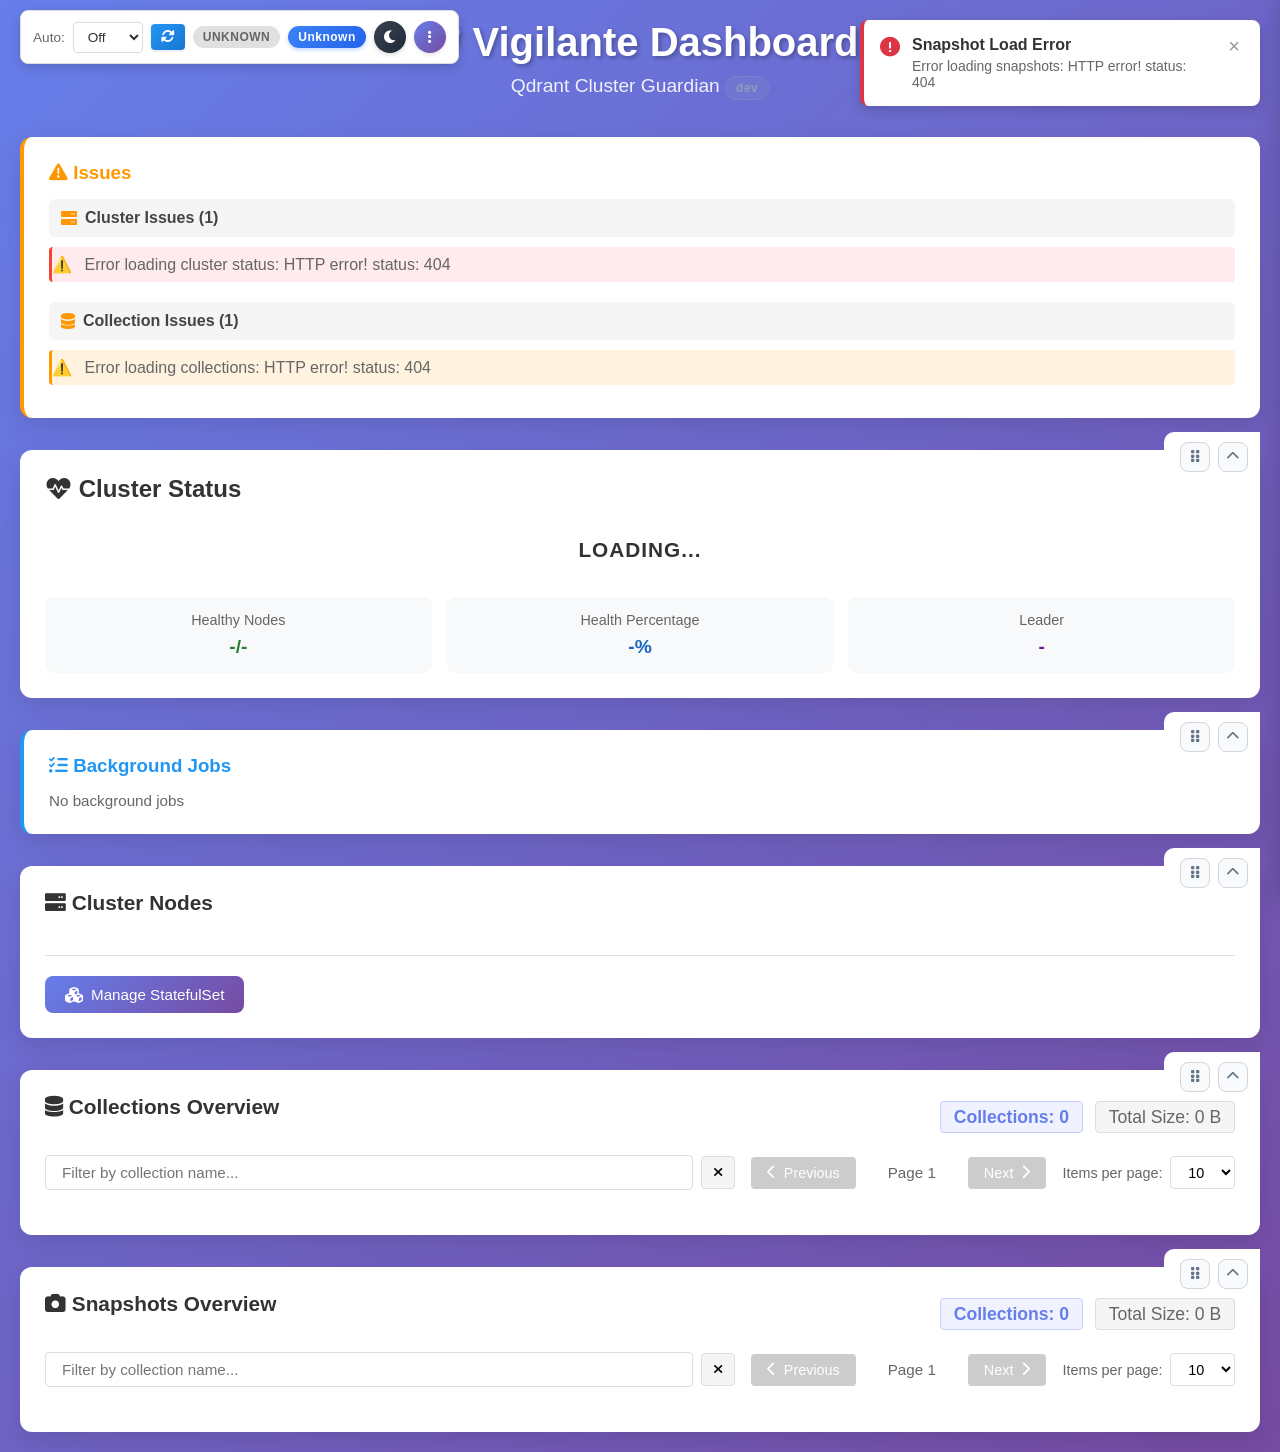
==== commit 830c5dbe: "Add vigilante version to the dashboard" ====
--- a/src/wwwroot/index.html
+++ b/src/wwwroot/index.html
@@ -13,7 +13,7 @@
             <div class="header-content">
                 <div class="header-title">
                     <h1><i class="fas fa-shield-alt"></i> Vigilante Dashboard</h1>
-                    <p>Qdrant Cluster Guardian</p>
+                    <p>Qdrant Cluster Guardian <span id="versionBadge" class="version-badge">Loading...</span></p>
                 </div>
             </div>
         </header>
@@ -212,12 +212,19 @@
     <div id="toast-container" class="toast-container"></div>
 
     <!-- Logs Side Panel -->
+    <div id="logsPanelBackdrop" class="logs-panel-backdrop" aria-hidden="true"></div>
     <div id="logsSidePanel" class="logs-side-panel">
         <div class="logs-panel-header">
             <h3 id="logsPanelTitle"><i class="fas fa-file-alt"></i> Logs</h3>
             <button id="closeLogsPanel" class="logs-close-button" title="Close logs panel">
                 <i class="fas fa-times"></i>
             </button>
+        </div>
+        <div class="logs-source-controls">
+            <label for="logsSourceSelect">Source</label>
+            <select id="logsSourceSelect" class="logs-source-select" title="Log source">
+                <option value="vigilante">Vigilante</option>
+            </select>
         </div>
         <div class="logs-panel-controls">
             <div class="logs-refresh-controls">
@@ -233,6 +240,26 @@
                 <i class="fas fa-sync-alt"></i> Refresh
             </button>
         </div>
+        <div class="logs-filter-controls">
+            <div class="logs-level-filters">
+                <span>Levels:</span>
+                <button id="logsToggleAllLevels" type="button" class="logs-level-action-button">Clear all</button>
+                <label><input type="checkbox" class="logs-level-filter" value="INFO" checked> INFO</label>
+                <label><input type="checkbox" class="logs-level-filter" value="WARN" checked> WARN</label>
+                <label><input type="checkbox" class="logs-level-filter" value="ERROR" checked> ERROR</label>
+                <label><input type="checkbox" class="logs-level-filter" value="DEBUG" checked> DEBUG</label>
+                <label><input type="checkbox" class="logs-level-filter" value="TRACE" checked> TRACE</label>
+                <label><input type="checkbox" class="logs-level-filter" value="FATAL" checked> FATAL</label>
+            </div>
+            <div class="logs-search-box">
+                <input
+                    id="logsSearchText"
+                    type="text"
+                    class="logs-search-input"
+                    placeholder="Search text in line"
+                    maxlength="512">
+            </div>
+        </div>
         <div class="logs-panel-content" id="logsPanelContent">
             <div class="logs-loading">Loading logs...</div>
         </div>
@@ -321,15 +348,6 @@
                         </label>
                         <input type="number" id="snapshotPendingCreateTimeoutSeconds" class="form-input" min="1" max="86400" placeholder="1800">
                         <small class="form-hint">Valid range: 1-86400 seconds</small>
-                    </div>
-
-                    <div class="form-group">
-                        <label for="snapshotMinSizePercentOfCollection">
-                            Min snapshot size (% of collection on disk)
-                            <span class="config-label-hint">Undersized snapshots are deleted each healthy tick (API: per node; S3: vs sum of node sizes). Range 1–100.</span>
-                        </label>
-                        <input type="number" id="snapshotMinSizePercentOfCollection" class="form-input" min="1" max="100" step="1" placeholder="50">
-                        <small class="form-hint">Default 50%. Use 1–100; other values disable undersized cleanup in the background job.</small>
                     </div>
 
                     <div class="config-toggle-row">
--- a/src/wwwroot/styles.css
+++ b/src/wwwroot/styles.css
@@ -5,13 +5,15 @@
     box-sizing: border-box;
 }
 
-/* Custom fast tooltip for collection status */
-.collection-status[data-tooltip] {
+/* Custom fast tooltip for collection status and size/RAM badges */
+.collection-status[data-tooltip],
+.collection-metric-hint[data-tooltip] {
     position: relative;
     cursor: help;
 }
 
-.collection-status[data-tooltip]::after {
+.collection-status[data-tooltip]::after,
+.collection-metric-hint[data-tooltip]::after {
     content: attr(data-tooltip);
     position: absolute;
     bottom: 100%;
@@ -30,7 +32,8 @@
     box-shadow: 0 2px 8px rgba(0,0,0,0.3);
 }
 
-.collection-status[data-tooltip]::before {
+.collection-status[data-tooltip]::before,
+.collection-metric-hint[data-tooltip]::before {
     content: '';
     position: absolute;
     bottom: 100%;
@@ -45,7 +48,9 @@
 }
 
 .collection-status[data-tooltip]:hover::after,
-.collection-status[data-tooltip]:hover::before {
+.collection-status[data-tooltip]:hover::before,
+.collection-metric-hint[data-tooltip]:hover::after,
+.collection-metric-hint[data-tooltip]:hover::before {
     opacity: 1;
     transition-delay: 0.1s;
 }
@@ -55,6 +60,7 @@
     background: linear-gradient(135deg, #667eea 0%, #764ba2 100%);
     min-height: 100vh;
     color: #333;
+    overflow-x: hidden;
 }
 
 :root {
@@ -66,7 +72,7 @@
 }
 
 .container {
-    max-width: 1200px;
+    max-width: 1400px;
     margin: 0 auto;
     padding: 20px;
     min-height: 100vh;
@@ -108,8 +114,91 @@
 .main-content {
     flex: 1;
     display: grid;
-    gap: 20px;
-    grid-template-columns: 1fr;
+    gap: 32px;
+    grid-template-columns: minmax(0, 1fr);
+    min-width: 0;
+    padding-top: 10px;
+}
+
+.dashboard-reorder-board {
+    position: relative;
+    min-width: 0;
+    max-width: 100%;
+    margin: 0;
+    border-radius: 12px;
+    padding: 25px;
+    box-shadow: 0 8px 25px rgba(0, 0, 0, 0.1);
+    top: 0;
+    transition: top 0.2s ease, box-shadow 0.2s ease;
+}
+
+.dashboard-reorder-board.status-card:hover,
+.dashboard-reorder-board.jobs-card:hover,
+.dashboard-reorder-board.nodes-section:hover,
+.dashboard-reorder-board.collections-overview:hover,
+.dashboard-reorder-board.snapshots-overview:hover {
+    transform: none;
+}
+
+.dashboard-reorder-board::before {
+    content: '';
+    position: absolute;
+    top: -18px;
+    right: 0;
+    width: 96px;
+    height: 46px;
+    background: inherit;
+    border: none;
+    border-radius: 10px 0 0 0;
+    z-index: 4;
+}
+
+.dashboard-reorder-board.dragging {
+    opacity: 0.6;
+}
+
+.dashboard-reorder-board.drag-over {
+    box-shadow: 0 0 0 2px #667eea;
+}
+
+.board-controls {
+    position: absolute;
+    top: -8px;
+    right: 12px;
+    display: flex;
+    align-items: center;
+    gap: 8px;
+    z-index: 6;
+}
+
+.board-drag-handle,
+.board-collapse-toggle {
+    position: static;
+    width: 30px;
+    height: 30px;
+    border: 1px solid #d1d5db;
+    border-radius: 8px;
+    background: #f8fafc;
+    color: #64748b;
+    display: inline-flex;
+    align-items: center;
+    justify-content: center;
+    cursor: grab;
+    z-index: 5;
+}
+
+.board-drag-handle:hover,
+.board-collapse-toggle:hover {
+    background: #eef2ff;
+    color: #4f46e5;
+}
+
+.board-drag-handle:active {
+    cursor: grabbing;
+}
+
+.board-collapsed .board-collapse-content {
+    display: none !important;
 }
 
 /* Cards */
@@ -118,11 +207,6 @@
     border-radius: 12px;
     padding: 25px;
     box-shadow: 0 8px 25px rgba(0,0,0,0.1);
-    transition: transform 0.2s ease;
-}
-
-.status-card:hover, .issues-card:hover, .warnings-card:hover, .nodes-section:hover {
-    transform: translateY(-2px);
 }
 
 /* Status card */
@@ -149,6 +233,10 @@
     color: #667eea;
     font-size: 1.2rem;
     opacity: 0.3;
+}
+
+#overallStatus .refresh-indicator {
+    display: none;
 }
 
 .refresh-indicator.refreshing {
@@ -274,6 +362,13 @@
 .jobs-card h3 {
     color: #2196f3;
     margin-bottom: 15px;
+}
+
+.jobs-card.dashboard-reorder-board {
+    border-radius: 12px;
+    padding: 25px;
+    box-shadow: 0 8px 25px rgba(0, 0, 0, 0.1);
+    transition: transform 0.2s ease;
 }
 
 .jobs-list {
@@ -557,7 +652,8 @@
 
 .nodes-grid {
     display: grid;
-    grid-template-columns: repeat(auto-fill, minmax(300px, 1fr));
+    grid-template-columns: repeat(auto-fit, minmax(300px, 360px));
+    justify-content: center;
     gap: 20px;
 }
 
@@ -719,6 +815,54 @@
     font-size: 0.8rem;
     color: #555;
     font-weight: 500;
+}
+
+.node-shards-memory-usage {
+    margin-top: 8px;
+    padding: 8px;
+    border-radius: 6px;
+    background: rgba(255, 255, 255, 0.5);
+}
+
+.node-shards-memory-header {
+    display: flex;
+    justify-content: space-between;
+    margin-bottom: 6px;
+    font-size: 0.85rem;
+}
+
+.node-shards-memory-label {
+    color: #555;
+    font-weight: 600;
+}
+
+.node-shards-memory-value {
+    color: #333;
+    font-weight: 700;
+}
+
+.node-shards-memory-bar {
+    height: 8px;
+    min-width: 100%;
+}
+
+.node-shards-memory-capacity {
+    display: flex;
+    flex-wrap: wrap;
+    gap: 8px 12px;
+    margin-top: 6px;
+    font-size: 0.8rem;
+    color: #555;
+    font-weight: 500;
+}
+
+.node-shards-memory-total {
+    margin-left: auto;
+    color: #666;
+}
+
+.collection-shards-memory-summary {
+    margin: 8px 0 10px;
 }
 
 .leader-badge {
@@ -972,6 +1116,20 @@
     background: linear-gradient(135deg, #3b82f6, #2563eb);
     color: white;
     box-shadow: 0 2px 4px rgba(59, 130, 246, 0.3);
+    transition: all 0.2s ease;
+}
+
+/* Version Badge */
+.version-badge {
+    font-size: 0.75rem;
+    font-weight: 600;
+    padding: 4px 10px;
+    border-radius: 12px;
+    letter-spacing: 0.5px;
+    white-space: nowrap;
+    background: rgba(148, 163, 184, 0.15);
+    color: #94a3b8;
+    border: 1px solid rgba(148, 163, 184, 0.3);
     transition: all 0.2s ease;
 }
 
@@ -1167,6 +1325,24 @@
     border-color: #374151;
 }
 
+html[data-theme="dark"] .board-drag-handle {
+    background: #1f2937;
+    border-color: #374151;
+    color: #94a3b8;
+}
+
+html[data-theme="dark"] .board-collapse-toggle {
+    background: #1f2937;
+    border-color: #374151;
+    color: #94a3b8;
+}
+
+html[data-theme="dark"] .board-drag-handle:hover,
+html[data-theme="dark"] .board-collapse-toggle:hover {
+    background: #312e81;
+    color: #c7d2fe;
+}
+
 html[data-theme="dark"] .metric,
 html[data-theme="dark"] .collection-node-info,
 html[data-theme="dark"] .snapshot-item,
@@ -1174,11 +1350,11 @@
 html[data-theme="dark"] .issues-section-header,
 html[data-theme="dark"] .warnings-section-header,
 html[data-theme="dark"] .log-entry,
+html[data-theme="dark"] .logs-source-controls,
 html[data-theme="dark"] .logs-panel-controls,
 html[data-theme="dark"] .logs-filter-controls,
 html[data-theme="dark"] .logs-panel-content,
 html[data-theme="dark"] .modal-footer,
-html[data-theme="dark"] .collection-actions-footer,
 html[data-theme="dark"] .config-sub-section,
 html[data-theme="dark"] .statefulset-info {
     background: #1f2937;
@@ -1216,6 +1392,7 @@
 html[data-theme="dark"] .collections-overview h3,
 html[data-theme="dark"] .snapshots-overview h3,
 html[data-theme="dark"] .snapshot-name,
+html[data-theme="dark"] .collection-name-text,
 html[data-theme="dark"] .collection-name-line,
 html[data-theme="dark"] .node-id,
 html[data-theme="dark"] .metric-value,
@@ -1230,8 +1407,13 @@
     color: #f3f4f6;
 }
 
-html[data-theme="dark"] .logs-level-filters {
+html[data-theme="dark"] .logs-level-filters,
+html[data-theme="dark"] .logs-source-controls label {
     color: #d1d5db;
+}
+
+html[data-theme="dark"] .logs-source-controls {
+    background: #1a2234;
 }
 
 html[data-theme="dark"] .logs-level-action-button {
@@ -1245,6 +1427,7 @@
 html[data-theme="dark"] .form-select,
 html[data-theme="dark"] .refresh-select,
 html[data-theme="dark"] .page-size-select,
+html[data-theme="dark"] .logs-source-select,
 html[data-theme="dark"] .logs-refresh-select,
 html[data-theme="dark"] .logs-search-input,
 html[data-theme="dark"] .target-peer-select,
@@ -1334,6 +1517,30 @@
     background: #374151;
 }
 
+html[data-theme="dark"] .collection-node-info .node-shards-memory-usage {
+    background: rgba(17, 24, 39, 0.45);
+}
+
+html[data-theme="dark"] .collection-node-info .node-shards-memory-label,
+html[data-theme="dark"] .collection-node-info .node-shards-memory-capacity,
+html[data-theme="dark"] .collection-node-info .node-shards-memory-total {
+    color: #d1d5db;
+}
+
+html[data-theme="dark"] .collection-node-info .node-shards-memory-value {
+    color: #f9fafb;
+}
+
+html[data-theme="dark"] .node-shards-memory-bar.shard-size-bar,
+html[data-theme="dark"] .collection-node-info .shard-size-bar,
+html[data-theme="dark"] .shard-item .shard-size-bar {
+    background: #374151;
+}
+
+html[data-theme="dark"] .shard-size-legend-line {
+    color: #9ca3af;
+}
+
 /* Make shard blocks readable in dark theme */
 html[data-theme="dark"] .shard-label {
     background: #111827;
@@ -1391,6 +1598,23 @@
     color: #bfdbfe;
     background: linear-gradient(135deg, #1e3a8a, #1d4ed8);
     border-color: #3b82f6;
+}
+
+html[data-theme="dark"] .collection-ram-size {
+    color: #e9d5ff;
+    background: linear-gradient(135deg, #581c87, #7e22ce);
+    border-color: #a855f7;
+}
+
+html[data-theme="dark"] .collection-memory-report-title,
+html[data-theme="dark"] .memory-report-section-title {
+    color: #cbd5e1;
+}
+
+html[data-theme="dark"] .memory-report-table th,
+html[data-theme="dark"] .memory-report-table td {
+    border-bottom-color: #334155;
+    color: #e2e8f0;
 }
 
 html[data-theme="dark"] .collection-status-green {
@@ -1621,8 +1845,13 @@
 }
 
 html[data-theme="dark"] .nodes-table code {
-    background: #374151;
-    color: #d1d5db;
+    background: transparent;
+    color: #9ca3af;
+    padding: 0;
+}
+
+html[data-theme="dark"] .nodes-table tr:hover {
+    background: #1f2937;
 }
 
 html[data-theme="dark"] .job-status-running {
@@ -1747,6 +1976,48 @@
 }
 
 html[data-theme="dark"] .collection-action-item-danger:active {
+    background: rgba(153, 27, 27, 0.45);
+    color: #fecaca;
+}
+
+html[data-theme="dark"] .node-action-item-danger {
+    color: #f87171;
+}
+
+html[data-theme="dark"] .node-action-item-danger:hover {
+    background: rgba(127, 29, 29, 0.35);
+    color: #fca5a5;
+}
+
+html[data-theme="dark"] .node-action-item-danger:active {
+    background: rgba(153, 27, 27, 0.45);
+    color: #fecaca;
+}
+
+html[data-theme="dark"] .snapshot-collection-action-item-danger {
+    color: #f87171;
+}
+
+html[data-theme="dark"] .snapshot-collection-action-item-danger:hover {
+    background: rgba(127, 29, 29, 0.35);
+    color: #fca5a5;
+}
+
+html[data-theme="dark"] .snapshot-collection-action-item-danger:active {
+    background: rgba(153, 27, 27, 0.45);
+    color: #fecaca;
+}
+
+html[data-theme="dark"] .snapshot-action-item-danger {
+    color: #f87171;
+}
+
+html[data-theme="dark"] .snapshot-action-item-danger:hover {
+    background: rgba(127, 29, 29, 0.35);
+    color: #fca5a5;
+}
+
+html[data-theme="dark"] .snapshot-action-item-danger:active {
     background: rgba(153, 27, 27, 0.45);
     color: #fecaca;
 }
@@ -1874,7 +2145,15 @@
     border-radius: 12px;
     padding: 25px;
     box-shadow: 0 8px 25px rgba(0,0,0,0.1);
-    margin-bottom: 20px;
+    min-width: 0;
+    overflow: visible;
+}
+
+.collections-overview .collections-header,
+.collections-overview .collections-controls,
+.collections-overview .collections-table {
+    max-width: 100%;
+    overflow-x: clip;
 }
 
 .collections-overview h3 {
@@ -1887,7 +2166,10 @@
     display: flex;
     justify-content: space-between;
     align-items: center;
+    flex-wrap: wrap;
+    gap: 12px;
     margin-bottom: 1rem;
+    min-width: 0;
 }
 
 .collections-stats {
@@ -1922,6 +2204,7 @@
     gap: 1rem;
     margin-bottom: 1rem;
     flex-wrap: wrap;
+    min-width: 0;
 }
 
 .filter-controls {
@@ -1929,7 +2212,7 @@
     align-items: center;
     gap: 0.5rem;
     flex: 1;
-    min-width: 250px;
+    min-width: 0;
 }
 
 .filter-input {
@@ -1968,6 +2251,8 @@
     display: flex;
     align-items: center;
     gap: 1rem;
+    flex-wrap: wrap;
+    min-width: 0;
 }
 
 .pagination-btn {
@@ -2038,12 +2323,16 @@
 
 .collections-table {
     width: 100%;
+    max-width: 100%;
     border-collapse: collapse;
     margin-top: 20px;
+    min-width: 0;
 }
 
 .collections-table table {
     width: 100%;
+    max-width: 100%;
+    table-layout: fixed;
     font-size: 0.9rem;
 }
 
@@ -2079,6 +2368,8 @@
     padding: 12px;
     font-size: 0.95rem;
     color: #333;
+    overflow: hidden;
+    max-width: 0;
 }
 
 .collections-table tr:hover td.collection-name {
@@ -2108,16 +2399,53 @@
     justify-content: space-between;
     gap: 12px;
     width: 100%;
-}
-
-/* Collection name */
+    min-width: 0;
+}
+
+.collection-header-container .collection-name-block {
+    flex: 1;
+    min-width: 0;
+    display: flex;
+    flex-direction: column;
+    gap: 4px;
+}
+
+.collection-header-container .collection-info-block {
+    flex-shrink: 1;
+    min-width: 0;
+    max-width: min(var(--collection-header-info-width, 100%), 42%);
+}
+
+.collection-info-block--snapshots {
+    justify-content: flex-end;
+}
+
+.collection-name-prefix-icon {
+    flex-shrink: 0;
+    margin-right: 4px;
+}
+
+/* Collection name — single line, font scales down when needed */
 .collection-name-line {
-    font-size: 0.85rem; /* Smaller font for all collections */
+    display: flex;
+    align-items: center;
+    gap: 8px;
+    min-width: 0;
+    width: 100%;
+    font-weight: 600;
+    line-height: 1.2;
+}
+
+.collection-name-text {
+    flex: 1;
+    min-width: 0;
+    font-size: 0.85rem;
     font-weight: 600;
     color: #333;
-    word-break: break-word; /* Allow breaking long words */
-    line-height: 1.3;
-    flex: 1;
+    white-space: nowrap;
+    overflow: hidden;
+    text-overflow: ellipsis;
+    line-height: 1.2;
 }
 
 /* Copy collection name button */
@@ -2199,22 +2527,38 @@
     transform: scale(0.95);
 }
 
-/* Collection Status Badge */
-.collection-status {
+/* Collection header badges: status, disk size, RAM — fixed width, font scales down if needed */
+.collection-status,
+.collection-size,
+.collection-ram-size {
+    --badge-width: 88px;
+    box-sizing: border-box;
+    width: var(--badge-width);
+    min-width: var(--badge-width);
+    max-width: var(--badge-width);
+    padding: 4px 6px;
     font-size: 0.8rem;
     font-weight: 600;
-    padding: 0.3rem 0.8rem;
-    border-radius: 6px;
+    line-height: 1.2;
+    border-radius: 4px;
     white-space: nowrap;
+    overflow: visible;
     flex-shrink: 0;
     display: inline-flex;
     align-items: center;
-    gap: 6px;
-    box-shadow: 0 1px 3px rgba(0, 0, 0, 0.1);
+    justify-content: center;
+    gap: 3px;
+    text-align: center;
+    box-shadow: 0 1px 2px rgba(0, 0, 0, 0.08);
+}
+
+.collection-status {
+    --badge-width: 70px;
 }
 
 .collection-status i {
-    font-size: 0.9em;
+    font-size: 0.72em;
+    flex-shrink: 0;
 }
 
 .collection-status-warning-icon {
@@ -2304,18 +2648,56 @@
 }
 
 .collection-size {
-    font-size: 0.85rem;
     color: #1976d2;
     background: linear-gradient(135deg, #e3f2fd, #bbdefb);
-    padding: 0.25rem 0.7rem;
-    border-radius: 6px;
     border: 1px solid #90caf9;
+}
+
+.collection-ram-size {
+    color: #6a1b9a;
+    background: linear-gradient(135deg, #f3e5f5, #e1bee7);
+    border: 1px solid #ce93d8;
+}
+
+.collection-memory-report-section {
+    margin-bottom: 1rem;
+    padding-bottom: 1rem;
+    border-bottom: 1px solid #e0e0e0;
+}
+
+.collection-memory-report-title {
+    margin: 0 0 0.5rem;
+    font-size: 0.95rem;
+    color: #444;
+}
+
+.memory-report-table {
+    width: 100%;
+    border-collapse: collapse;
+    font-size: 0.8rem;
+    margin-bottom: 0.75rem;
+}
+
+.memory-report-table th,
+.memory-report-table td {
+    padding: 0.35rem 0.5rem;
+    border-bottom: 1px solid #eee;
+    text-align: left;
+}
+
+.memory-report-table th {
+    color: #666;
     font-weight: 600;
-    white-space: nowrap;
-    flex-shrink: 0;
-    box-shadow: 0 1px 3px rgba(33, 150, 243, 0.1);
-    min-width: 90px;
-    text-align: center;
+}
+
+.memory-report-section-title {
+    margin: 0.5rem 0 0.25rem;
+    font-size: 0.85rem;
+    color: #555;
+}
+
+.memory-report-indent td:first-child {
+    padding-left: 1.25rem;
 }
 
 /* Collection shards count - smaller, next to size */
@@ -2412,25 +2794,44 @@
     background: transparent;
     border-bottom: none;
     padding: 0;
+    overflow: hidden;
+    max-width: 0;
 }
 
 .collection-details-content {
     display: grid;
-    grid-template-columns: repeat(auto-fit, minmax(300px, 1fr));
+    grid-template-columns: repeat(auto-fit, minmax(min(300px, 100%), 1fr));
     gap: 20px;
     padding: 20px;
-}
-
-/* Footer with action buttons for the whole collection */
+    min-width: 0;
+}
+
+/* Footer for shard action buttons (Sync/Drop); invisible until shards are selected */
 .collection-actions-footer {
-    grid-column: 1 / -1; /* Span full grid width */
-    padding: 16px;
-    background-color: #f5f5f5;
-    border-top: 2px solid #ddd;
+    grid-column: 1 / -1;
     display: flex;
     gap: 8px;
     justify-content: flex-end;
-    margin-top: 8px;
+    align-items: center;
+    min-height: 0;
+    padding: 0;
+    margin: 0;
+    border: none;
+    background: transparent;
+}
+
+.collection-actions-footer.collection-actions-footer--active {
+    min-height: 36px;
+    padding-top: 6px;
+}
+
+.shard-actions-container {
+    display: flex;
+    flex-wrap: wrap;
+    gap: 8px;
+    align-items: center;
+    justify-content: flex-end;
+    width: 100%;
 }
 
 .collection-node-info {
@@ -2442,7 +2843,6 @@
 
 .collection-node-info:hover {
     box-shadow: 0 4px 8px rgba(0,0,0,0.1);
-    transform: translateY(-1px);
 }
 
 .node-info-header {
@@ -4142,7 +4542,6 @@
     border-radius: 12px;
     padding: 25px;
     box-shadow: 0 8px 25px rgba(0,0,0,0.1);
-    margin-bottom: 20px;
 }
 
 .snapshots-overview h3 {
@@ -4175,8 +4574,10 @@
 
 .snapshots-table {
     width: 100%;
+    max-width: 100%;
     border-collapse: collapse;
     margin-top: 20px;
+    overflow-x: auto;
 }
 
 .snapshots-table table {
@@ -4398,9 +4799,13 @@
     opacity: 0;
     visibility: hidden;
     transform: translateY(-10px);
-    transition: all 0.2s ease;
+    transition: opacity 0.2s ease, visibility 0.2s ease, transform 0.2s ease;
     z-index: 10001;
     overflow: hidden;
+}
+
+.snapshot-actions-menu-container-inline .snapshot-actions-dropdown.opens-above {
+    transform: translateY(10px);
 }
 
 .snapshot-actions-menu-container-inline .snapshot-actions-dropdown.show {
@@ -4873,6 +5278,21 @@
 }
 
 /* Logs Side Panel */
+.logs-panel-backdrop {
+    position: fixed;
+    inset: 0;
+    background: rgba(0, 0, 0, 0.45);
+    z-index: 1099;
+    opacity: 0;
+    pointer-events: none;
+    transition: opacity 0.3s ease-in-out;
+}
+
+.logs-panel-backdrop.open {
+    opacity: 1;
+    pointer-events: auto;
+}
+
 .logs-side-panel {
     position: fixed;
     top: 0;
@@ -4925,6 +5345,44 @@
 .logs-close-button:hover {
     background: rgba(255, 255, 255, 0.3);
     transform: rotate(90deg);
+}
+
+.logs-source-controls {
+    display: flex;
+    align-items: center;
+    gap: 10px;
+    padding: 12px 20px;
+    background: #f0f2ff;
+    border-bottom: 1px solid #dee2e6;
+}
+
+.logs-source-controls label {
+    font-size: 0.9rem;
+    font-weight: 600;
+    color: #444;
+    white-space: nowrap;
+}
+
+.logs-source-select {
+    flex: 1;
+    min-width: 0;
+    padding: 8px 10px;
+    border-radius: 4px;
+    border: 1px solid #ddd;
+    background-color: white;
+    font-size: 0.9rem;
+    color: #333;
+    cursor: pointer;
+}
+
+.logs-source-select:hover {
+    border-color: #667eea;
+}
+
+.logs-source-select:focus {
+    outline: none;
+    border-color: #667eea;
+    box-shadow: 0 0 0 2px rgba(102, 126, 234, 0.2);
 }
 
 .logs-panel-controls {
@@ -5514,7 +5972,7 @@
     opacity: 0;
     visibility: hidden;
     transform: translateY(-10px);
-    transition: all 0.2s ease;
+    transition: opacity 0.2s ease, visibility 0.2s ease, transform 0.2s ease;
     z-index: 1000;
     overflow: hidden;
 }
@@ -5626,7 +6084,7 @@
     opacity: 0;
     visibility: hidden;
     transform: translateY(-10px);
-    transition: all 0.2s ease;
+    transition: opacity 0.2s ease, visibility 0.2s ease, transform 0.2s ease;
     z-index: 1000;
     overflow: hidden;
 }
@@ -5737,7 +6195,7 @@
     opacity: 0;
     visibility: hidden;
     transform: translateY(-10px);
-    transition: all 0.2s ease;
+    transition: opacity 0.2s ease, visibility 0.2s ease, transform 0.2s ease;
     z-index: 10001;
     overflow: hidden;
 }
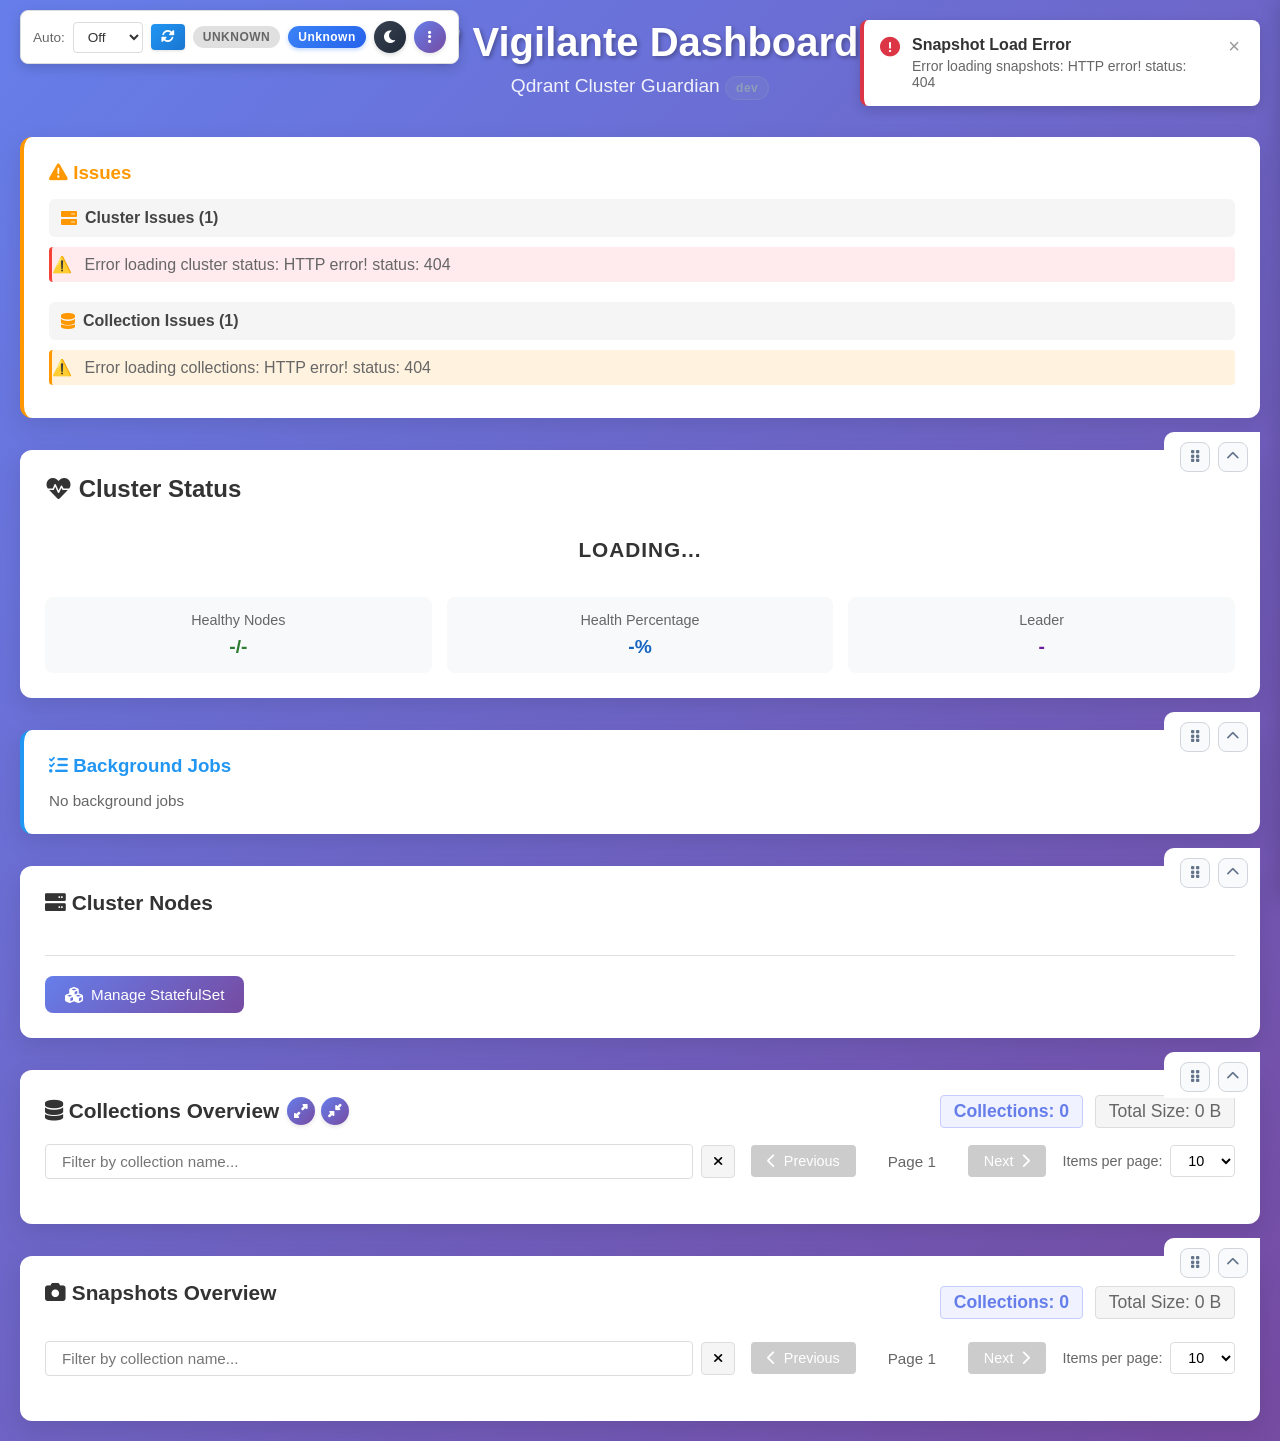
==== commit 1185f85b: "Collections overview improvements" ====
--- a/src/wwwroot/index.html
+++ b/src/wwwroot/index.html
@@ -130,7 +130,17 @@
             <!-- Collections Overview -->
             <div class="collections-overview">
                 <div class="collections-header">
-                    <h3><i class="fas fa-database"></i> Collections Overview</h3>
+                    <div class="collections-header-title">
+                        <h3><i class="fas fa-database"></i> Collections Overview</h3>
+                        <div class="collections-header-actions">
+                            <button id="expandAllCollectionsBtn" class="collections-expand-btn" title="Expand all collections">
+                                <i class="fas fa-expand-alt"></i>
+                            </button>
+                            <button id="collapseAllCollectionsBtn" class="collections-expand-btn" title="Collapse all collections">
+                                <i class="fas fa-compress-alt"></i>
+                            </button>
+                        </div>
+                    </div>
                     <div class="collections-stats">
                         <div class="total-count" id="totalCollectionsCount">Collections: 0</div>
                         <div class="total-size" id="totalCollectionsSize">Total Size: 0 B</div>
--- a/src/wwwroot/styles.css
+++ b/src/wwwroot/styles.css
@@ -1364,12 +1364,20 @@
 
 html[data-theme="dark"] .collections-table th,
 html[data-theme="dark"] .snapshots-table th,
+html[data-theme="dark"] .nodes-table-wrap {
+    border-color: #4b5563;
+}
+
+html[data-theme="dark"] .collection-details-content--snapshots .nodes-table-wrap {
+    border-color: #4b5563;
+}
+
 html[data-theme="dark"] .nodes-table th,
 html[data-theme="dark"] .snapshot-details td,
 html[data-theme="dark"] .delete-all-row td {
-    background: #1f2937;
-    color: #d1d5db;
-    border-color: #374151;
+    background: #374151;
+    color: #e5e7eb;
+    border-color: #4b5563;
 }
 
 html[data-theme="dark"] .collections-table td,
@@ -1442,7 +1450,6 @@
 html[data-theme="dark"] .collection-action-item:hover,
 html[data-theme="dark"] .snapshot-collection-action-item:hover,
 html[data-theme="dark"] .snapshot-action-item:hover,
-html[data-theme="dark"] .collections-table tr:hover,
 html[data-theme="dark"] .snapshot-row:hover,
 html[data-theme="dark"] .collection-row:hover,
 html[data-theme="dark"] .issue-item:hover,
@@ -1766,10 +1773,57 @@
 html[data-theme="dark"] .modal-dialog .form-select,
 html[data-theme="dark"] .modal-dialog .manage-aliases-list,
 html[data-theme="dark"] .modal-dialog .manage-aliases-item,
-html[data-theme="dark"] .modal-dialog .manage-aliases-rename-input {
+html[data-theme="dark"] .modal-dialog .manage-aliases-rename-input,
+html[data-theme="dark"] .modal-dialog .multi-recover-snapshot-table-wrap {
+    border-color: #4b5563;
+}
+
+html[data-theme="dark"] .modal-dialog .multi-recover-snapshot-th {
+    background: #374151;
+    border-color: #4b5563;
+    color: #e5e7eb;
+}
+
+html[data-theme="dark"] .modal-dialog .multi-recover-snapshot-td {
+    border-color: #374151;
+}
+
+html[data-theme="dark"] .modal-dialog .multi-recover-snapshot-td--time {
+    color: #9ca3af;
+}
+
+html[data-theme="dark"] .modal-dialog .multi-recover-snapshot-row:hover .multi-recover-snapshot-td {
+    background: #374151;
+}
+
+html[data-theme="dark"] .modal-dialog .multi-recover-list {
     background: #1f2937;
     border-color: #4b5563;
     color: #e5e7eb;
+}
+
+html[data-theme="dark"] .modal-dialog .multi-recover-list-item {
+    border-color: #374151;
+}
+
+html[data-theme="dark"] .modal-dialog .multi-recover-item-label:hover {
+    background: #374151;
+}
+
+html[data-theme="dark"] .modal-dialog .multi-recover-item-origin {
+    color: #9ca3af;
+}
+
+html[data-theme="dark"] .modal-dialog .multi-recover-count-hint {
+    color: #9ca3af;
+}
+
+html[data-theme="dark"] .modal-dialog .multi-recover-count-hint--ok {
+    color: #4ade80;
+}
+
+html[data-theme="dark"] .modal-dialog .multi-recover-count-hint--error {
+    color: #f87171;
 }
 
 html[data-theme="dark"] .modal-dialog .manage-aliases-btn {
@@ -1851,7 +1905,7 @@
 }
 
 html[data-theme="dark"] .nodes-table tr:hover {
-    background: #1f2937;
+    background: #374151;
 }
 
 html[data-theme="dark"] .job-status-running {
@@ -2159,7 +2213,7 @@
 .collections-overview h3 {
     color: #333;
     font-size: 1.3rem;
-    margin-bottom: 20px;
+    margin-bottom: 0;
 }
 
 .collections-header {
@@ -2170,6 +2224,47 @@
     gap: 12px;
     margin-bottom: 1rem;
     min-width: 0;
+}
+
+.collections-header-title {
+    display: flex;
+    align-items: center;
+    gap: 8px;
+}
+
+.collections-header-actions {
+    display: flex;
+    gap: 6px;
+    align-items: center;
+}
+
+.collections-expand-btn {
+    background: linear-gradient(135deg, #667eea, #764ba2);
+    color: white;
+    border: none;
+    border-radius: 50%;
+    width: 28px;
+    height: 28px;
+    display: flex;
+    align-items: center;
+    justify-content: center;
+    cursor: pointer;
+    transition: all 0.2s ease;
+    box-shadow: 0 2px 4px rgba(0, 0, 0, 0.1);
+}
+
+.collections-expand-btn:hover {
+    background: linear-gradient(135deg, #5568d3, #6a3f8f);
+    transform: scale(1.1);
+    box-shadow: 0 3px 6px rgba(0, 0, 0, 0.15);
+}
+
+.collections-expand-btn:active {
+    transform: scale(0.95);
+}
+
+.collections-expand-btn i {
+    font-size: 0.85rem;
 }
 
 .collections-stats {
@@ -2361,7 +2456,7 @@
 }
 
 .collections-table tr:hover {
-    background: #f8f9fa;
+    background: transparent;
 }
 
 .collections-table td.collection-name {
@@ -2799,8 +2894,9 @@
 }
 
 .collection-details-content {
-    display: grid;
-    grid-template-columns: repeat(auto-fit, minmax(min(300px, 100%), 1fr));
+    display: flex;
+    flex-wrap: wrap;
+    justify-content: center;
     gap: 20px;
     padding: 20px;
     min-width: 0;
@@ -2808,7 +2904,7 @@
 
 /* Footer for shard action buttons (Sync/Drop); invisible until shards are selected */
 .collection-actions-footer {
-    grid-column: 1 / -1;
+    flex-basis: 100%;
     display: flex;
     gap: 8px;
     justify-content: flex-end;
@@ -2847,14 +2943,14 @@
 
 .node-info-header {
     display: flex;
-    justify-content: center;
+    justify-content: space-between;
     align-items: center;
     margin-bottom: 8px;
 }
 
 .node-info-header h4 {
     margin: 0;
-    text-align: center;
+    text-align: left;
     word-break: break-word;
     line-height: 1.3;
     font-size: 1rem;
@@ -4261,6 +4357,218 @@
     background: #f8f9fa;
     color: #666;
     cursor: not-allowed;
+}
+
+.modal-dialog--recover {
+    max-width: min(800px, 92vw);
+}
+
+.modal-dialog--recover .modal-body {
+    overflow-x: auto;
+}
+
+.modal-dialog--recover .form-input {
+    field-sizing: content;
+    min-width: 100%;
+    width: auto;
+}
+
+.modal-dialog--multi-recover {
+    max-width: min(700px, 92vw);
+}
+
+.multi-recover-list {
+    list-style: none;
+    margin: 4px 0 0;
+    padding: 0;
+    border: 1px solid #e0e0e0;
+    border-radius: 8px;
+    overflow-y: auto;
+}
+
+.multi-recover-snapshot-list {
+    max-height: 220px;
+}
+
+.multi-recover-snapshot-table-wrap {
+    margin: 4px 0 0;
+    max-height: 220px;
+    overflow-y: auto;
+    border: 1px solid #e0e0e0;
+    border-radius: 8px;
+}
+
+.multi-recover-snapshot-table {
+    width: 100%;
+    border-collapse: collapse;
+    font-size: 0.875rem;
+}
+
+.multi-recover-snapshot-th {
+    position: sticky;
+    top: 0;
+    background: #f5f5f5;
+    padding: 5px 10px;
+    text-align: left;
+    font-weight: 600;
+    font-size: 0.8rem;
+    border-bottom: 1px solid #e0e0e0;
+    white-space: nowrap;
+    z-index: 1;
+}
+
+.multi-recover-snapshot-th--check {
+    width: 32px;
+}
+
+.multi-recover-snapshot-td {
+    padding: 5px 10px;
+    border-bottom: 1px solid #eee;
+    vertical-align: middle;
+}
+
+.multi-recover-snapshot-td--check {
+    width: 32px;
+    text-align: center;
+}
+
+.multi-recover-snapshot-td--time {
+    white-space: nowrap;
+    color: #666;
+    font-size: 0.8rem;
+}
+
+.multi-recover-snapshot-row:last-child .multi-recover-snapshot-td {
+    border-bottom: none;
+}
+
+.multi-recover-snapshot-row {
+    cursor: pointer;
+}
+
+.multi-recover-snapshot-row:hover .multi-recover-snapshot-td {
+    background: #f5f5f5;
+}
+
+.multi-recover-nodes-list {
+    max-height: 160px;
+}
+
+.multi-recover-nodes-list .multi-recover-list-item {
+    border-bottom: none;
+}
+
+.multi-recover-nodes-list .multi-recover-item-label {
+    padding: 3px 10px;
+    gap: 8px;
+}
+
+.multi-recover-nodes-list .multi-recover-item-name {
+    font-size: 0.85rem;
+}
+
+.multi-recover-nodes-list .multi-recover-item-origin {
+    font-size: 0.75rem;
+}
+
+.multi-recover-list-item {
+    border-bottom: 1px solid #eee;
+}
+
+.multi-recover-list-item:last-child {
+    border-bottom: none;
+}
+
+.multi-recover-item-label {
+    display: flex;
+    align-items: center;
+    gap: 10px;
+    padding: 8px 12px;
+    cursor: pointer;
+    width: 100%;
+    box-sizing: border-box;
+}
+
+.multi-recover-item-label:hover {
+    background: #f5f5f5;
+}
+
+.multi-recover-item-label input[type="checkbox"] {
+    flex-shrink: 0;
+    width: 16px;
+    height: 16px;
+    cursor: pointer;
+}
+
+.multi-recover-item-text {
+    display: flex;
+    align-items: center;
+    gap: 6px;
+    min-width: 0;
+    flex: 1;
+}
+
+.multi-recover-item-name {
+    flex: 1;
+    min-width: 0;
+    overflow: hidden;
+    text-overflow: ellipsis;
+    white-space: nowrap;
+    font-size: 0.9rem;
+}
+
+.multi-recover-item-origin {
+    flex-shrink: 0;
+    font-size: 0.8rem;
+    color: #888;
+}
+
+.multi-recover-source-badge {
+    flex-shrink: 0;
+    display: inline-block;
+    font-size: 0.7rem;
+    font-weight: 600;
+    padding: 1px 5px;
+    border-radius: 4px;
+    text-transform: uppercase;
+    letter-spacing: 0.03em;
+}
+
+.multi-recover-source-badge--s3 {
+    background: #fff3e0;
+    color: #e65100;
+}
+
+.multi-recover-source-badge--k8s {
+    background: #e3f2fd;
+    color: #1565c0;
+}
+
+.multi-recover-source-badge--api {
+    background: #e8f5e9;
+    color: #2e7d32;
+}
+
+.multi-recover-count-hint {
+    margin: 4px 0 0;
+    font-size: 0.875rem;
+    min-height: 1.2em;
+    color: #666;
+}
+
+.multi-recover-count-hint--ok {
+    color: #2e7d32;
+}
+
+.multi-recover-count-hint--error {
+    color: #c62828;
+    font-weight: 500;
+}
+
+.multi-recover-empty {
+    margin: 6px 0 0;
+    color: #888;
+    font-size: 0.9rem;
 }
 
 .checkbox-label {
@@ -4661,6 +4969,27 @@
 }
 
 /* Nodes table inside snapshot details */
+.nodes-table-wrap {
+    margin: 4px 0 0;
+    border: 1px solid #e0e0e0;
+    border-radius: 8px;
+    overflow: hidden;
+}
+
+.collection-details-content--snapshots {
+    display: block;
+    padding: 0;
+    gap: 0;
+}
+
+.collection-details-content--snapshots .nodes-table-wrap {
+    margin: 0;
+    border-radius: 0;
+    border-left: none;
+    border-right: none;
+    border-top: none;
+}
+
 .nodes-table {
     width: 100%;
     margin: 0;
@@ -4668,35 +4997,34 @@
     border-collapse: collapse;
     background: transparent;
     table-layout: fixed;
+    font-size: 0.875rem;
 }
 
 .nodes-table th {
-    background: #e9ecef;
-    padding: 8px 10px;
+    position: sticky;
+    top: 0;
+    z-index: 1;
+    background: #f5f5f5;
+    padding: 5px 10px;
     text-align: left;
     font-weight: 600;
     color: #495057;
     font-size: 0.8rem;
-    border-bottom: 2px solid #dee2e6;
+    border-bottom: 1px solid #e0e0e0;
     white-space: nowrap;
 }
 
 /* Column widths for better layout */
 .nodes-table th:nth-child(1) { width: 14%; } /* Node URL */
-.nodes-table th:nth-child(2) { width: 9%; }  /* Peer ID */
+.nodes-table th:nth-child(2) { width: 11%; } /* Peer ID */
 .nodes-table th:nth-child(3) { width: 9%; }  /* Pod */
-.nodes-table th:nth-child(4) { width: 38%; } /* Snapshot Name */
-.nodes-table th:nth-child(5) { width: 8%; }  /* Size */
-.nodes-table th:nth-child(6) { width: 22%; } /* Actions - 4 buttons (including debug) */
-
-/* Align Actions header to the right */
-.nodes-table th:nth-child(6) {
-    text-align: right;
-}
+.nodes-table th:nth-child(4) { width: 30%; } /* Snapshot Name */
+.nodes-table th:nth-child(5) { width: 14%; } /* Created */
+.nodes-table th:nth-child(6) { width: 22%; } /* Size (with inline actions) */
 
 .nodes-table td {
-    padding: 8px 10px;
-    border-bottom: 1px solid #dee2e6;
+    padding: 5px 10px;
+    border-bottom: 1px solid #eee;
     font-size: 0.8rem;
     vertical-align: middle;
     overflow: hidden;
@@ -4716,7 +5044,7 @@
 }
 
 .nodes-table tr:hover {
-    background: #ffffff;
+    background: #f5f5f5;
 }
 
 /* Ensure dropdown menus are not clipped by table rows */
@@ -4741,8 +5069,15 @@
     max-width: 0;
 }
 
+/* Created cell */
+.nodes-table td:nth-child(5) {
+    white-space: nowrap;
+    color: #666;
+    font-size: 0.8rem;
+}
+
 /* Size cell with inline menu */
-.nodes-table td:nth-child(5) {
+.nodes-table td:nth-child(6) {
     white-space: nowrap;
     position: relative;
     overflow: visible;
@@ -6144,6 +6479,99 @@
     background: linear-gradient(135deg, #ffcdd2, #ef9a9a);
 }
 
+/* Node Actions Menu (Three Dots in Collection Node Card Header) */
+.node-actions-menu-container {
+    position: relative;
+    display: inline-flex;
+    flex-shrink: 0;
+    margin-left: 8px;
+}
+
+.node-actions-menu-button {
+    background: linear-gradient(135deg, #667eea, #764ba2);
+    color: white;
+    border: none;
+    border-radius: 50%;
+    width: 24px;
+    height: 24px;
+    display: flex;
+    align-items: center;
+    justify-content: center;
+    cursor: pointer;
+    transition: all 0.2s ease;
+    box-shadow: 0 2px 4px rgba(0, 0, 0, 0.1);
+}
+
+.node-actions-menu-button:hover {
+    background: linear-gradient(135deg, #5568d3, #6a3f8f);
+    transform: scale(1.1);
+    box-shadow: 0 3px 6px rgba(0, 0, 0, 0.15);
+}
+
+.node-actions-menu-button:active {
+    transform: scale(0.95);
+}
+
+.node-actions-menu-button.active {
+    background: linear-gradient(135deg, #5568d3, #6a3f8f);
+    box-shadow: 0 3px 8px rgba(0, 0, 0, 0.2);
+}
+
+.node-actions-menu-button i {
+    font-size: 0.8rem;
+}
+
+.node-actions-dropdown {
+    position: absolute;
+    right: 0;
+    top: 30px;
+    background: white;
+    border-radius: 8px;
+    box-shadow: 0 4px 16px rgba(0, 0, 0, 0.15);
+    min-width: 220px;
+    opacity: 0;
+    visibility: hidden;
+    transform: translateY(-10px);
+    transition: opacity 0.2s ease, visibility 0.2s ease, transform 0.2s ease;
+    z-index: 1000;
+    overflow: hidden;
+}
+
+.node-actions-dropdown.show {
+    opacity: 1;
+    visibility: visible;
+    transform: translateY(0);
+}
+
+.node-action-item {
+    display: flex;
+    align-items: center;
+    gap: 10px;
+    width: 100%;
+    padding: 12px 16px;
+    background: white;
+    border: none;
+    cursor: pointer;
+    transition: all 0.15s ease;
+    font-size: 0.9rem;
+    font-weight: 500;
+    color: #333;
+    text-align: left;
+    text-decoration: none;
+    box-sizing: border-box;
+}
+
+.node-action-item:hover {
+    background: linear-gradient(135deg, #f5f7ff, #f0f2ff);
+    color: #667eea;
+}
+
+.node-action-item i {
+    font-size: 1rem;
+    width: 20px;
+    text-align: center;
+}
+
 /* Snapshot Collection Menu (Three Dots in Snapshot Collection Header) */
 .snapshot-collection-menu-container {
     position: relative;
@@ -6200,6 +6628,10 @@
     overflow: hidden;
 }
 
+.snapshot-collection-dropdown.opens-above {
+    transform: translateY(10px);
+}
+
 .snapshot-collection-dropdown.show {
     opacity: 1;
     visibility: visible;
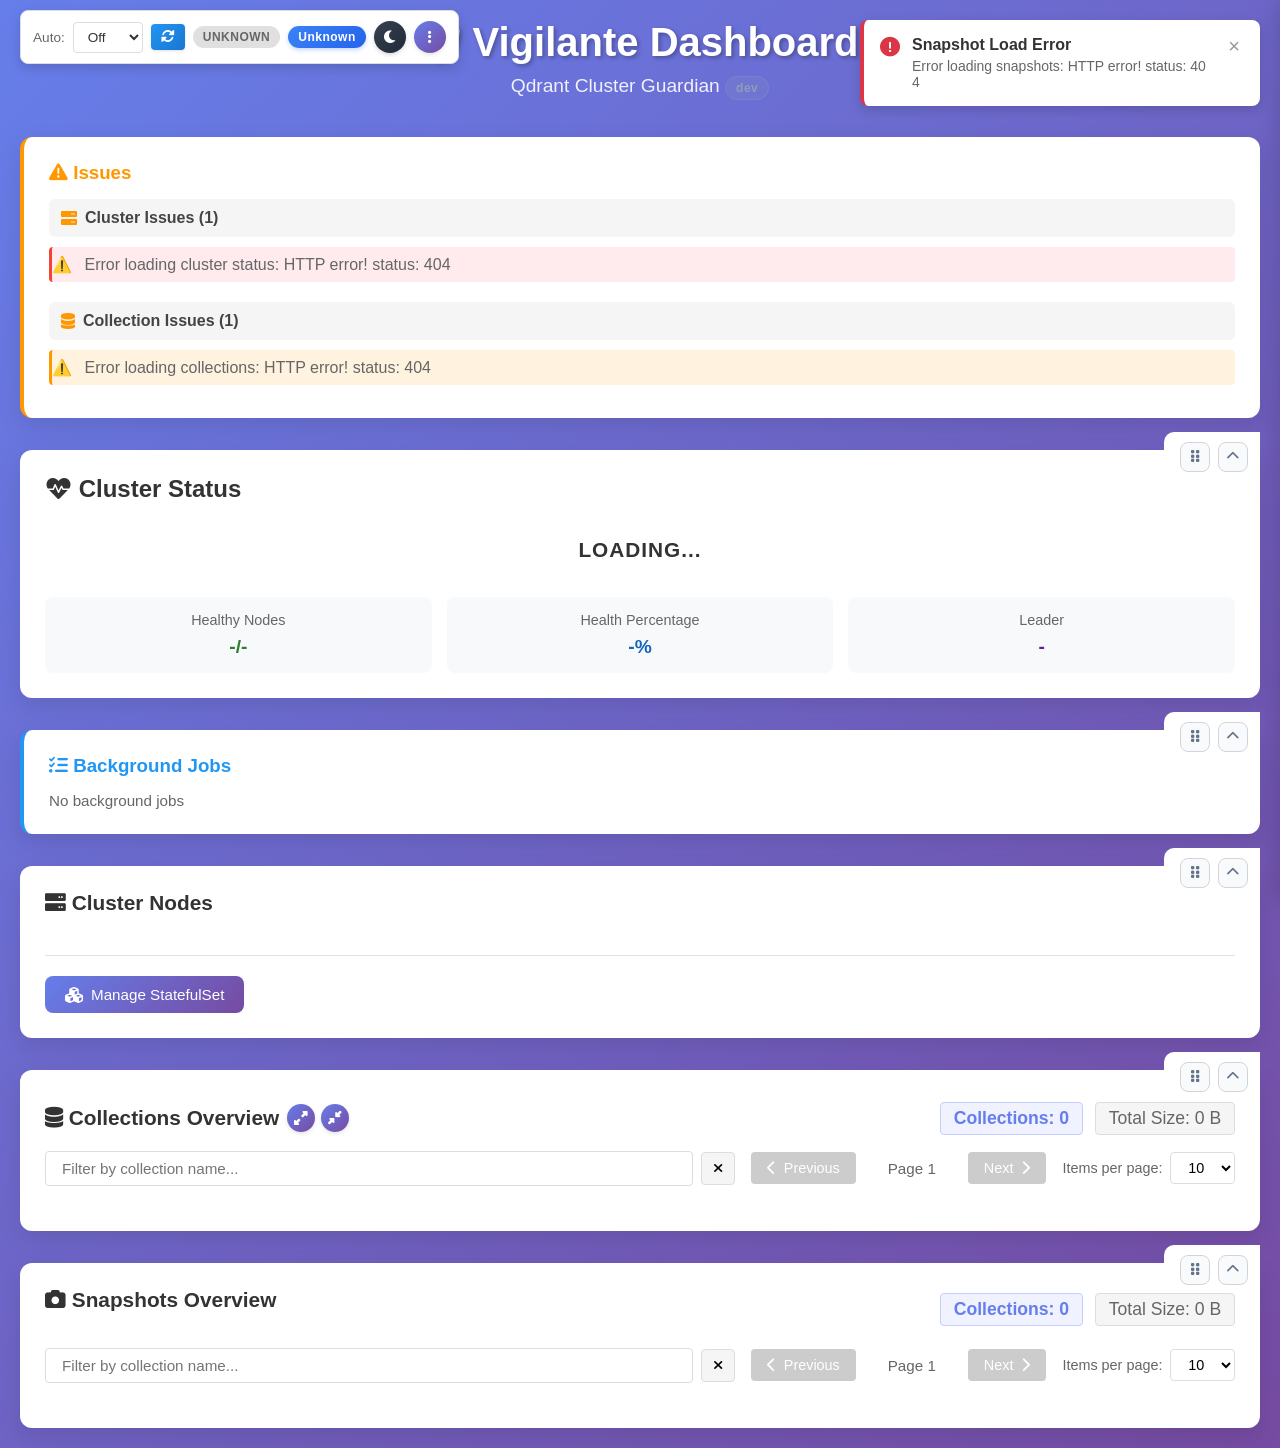
==== commit c2424eac: "Add loading indicator to snapshot filters" ====
--- a/src/wwwroot/index.html
+++ b/src/wwwroot/index.html
@@ -148,7 +148,10 @@
                 </div>
                 <div class="collections-controls">
                     <div class="filter-controls">
-                        <input type="text" id="collectionNameFilter" class="filter-input" placeholder="Filter by collection name...">
+                        <div class="filter-input-wrapper">
+                            <input type="text" id="collectionNameFilter" class="filter-input" placeholder="Filter by collection name...">
+                            <i class="fas fa-circle-notch filter-loading-icon"></i>
+                        </div>
                         <button id="clearFilterBtn" class="clear-filter-btn" title="Clear filter">
                             <i class="fas fa-times"></i>
                         </button>
@@ -187,7 +190,10 @@
                 </div>
                 <div class="snapshots-controls">
                     <div class="filter-controls">
-                        <input type="text" id="snapshotNameFilter" class="filter-input" placeholder="Filter by collection name...">
+                        <div class="filter-input-wrapper">
+                            <input type="text" id="snapshotNameFilter" class="filter-input" placeholder="Filter by collection name...">
+                            <i class="fas fa-circle-notch filter-loading-icon"></i>
+                        </div>
                         <button id="clearSnapshotFilterBtn" class="clear-filter-btn" title="Clear filter">
                             <i class="fas fa-times"></i>
                         </button>
--- a/src/wwwroot/styles.css
+++ b/src/wwwroot/styles.css
@@ -146,7 +146,7 @@
     top: -18px;
     right: 0;
     width: 96px;
-    height: 46px;
+    height: 42px;
     background: inherit;
     border: none;
     border-radius: 10px 0 0 0;
@@ -696,6 +696,21 @@
     line-height: 1.3;
 }
 
+.node-id-copyable {
+    cursor: pointer;
+    border-radius: 4px;
+    transition: background 0.15s ease, color 0.15s ease;
+}
+
+.node-id-copyable:hover {
+    background: rgba(25, 118, 211, 0.08);
+    color: #1976d2;
+}
+
+.node-id-copyable:active {
+    background: rgba(25, 118, 211, 0.18);
+}
+
 /* Node status removed - color of card border indicates health */
 
 .node-peer-id {
@@ -761,8 +776,8 @@
 
 .node-disk-progress-fill {
     height: 100%;
-    background: linear-gradient(90deg, #4caf50 0%, #ffb300 70%, #f44336 100%);
-    transition: width 0.3s ease;
+    background: #4caf50;
+    transition: width 0.3s ease, background 0.3s ease;
 }
 
 .node-disk-usage-capacity {
@@ -806,8 +821,8 @@
 
 .node-memory-progress-fill {
     height: 100%;
-    background: linear-gradient(90deg, #38bdf8 0%, #a78bfa 70%, #ef4444 100%);
-    transition: width 0.3s ease;
+    background: #38bdf8;
+    transition: width 0.3s ease, background 0.3s ease;
 }
 
 .node-memory-usage-capacity {
@@ -848,8 +863,7 @@
 
 .node-shards-memory-capacity {
     display: flex;
-    flex-wrap: wrap;
-    gap: 8px 12px;
+    justify-content: space-between;
     margin-top: 6px;
     font-size: 0.8rem;
     color: #555;
@@ -1479,6 +1493,15 @@
     color: #f9fafb;
 }
 
+html[data-theme="dark"] .node-id-copyable:hover {
+    background: rgba(99, 179, 237, 0.12);
+    color: #63b3ed;
+}
+
+html[data-theme="dark"] .node-id-copyable:active {
+    background: rgba(99, 179, 237, 0.22);
+}
+
 html[data-theme="dark"] .node-card .node-detail-label,
 html[data-theme="dark"] .node-card .node-peer-id {
     color: #e5e7eb;
@@ -1904,6 +1927,10 @@
     padding: 0;
 }
 
+html[data-theme="dark"] .snapshot-copy-badge:hover {
+    background: rgba(147, 197, 253, 0.1);
+}
+
 html[data-theme="dark"] .nodes-table tr:hover {
     background: #374151;
 }
@@ -2208,6 +2235,7 @@
 .collections-overview .collections-table {
     max-width: 100%;
     overflow-x: clip;
+    overflow-y: visible;
 }
 
 .collections-overview h3 {
@@ -2224,6 +2252,7 @@
     gap: 12px;
     margin-bottom: 1rem;
     min-width: 0;
+    padding-top: 7px;
 }
 
 .collections-header-title {
@@ -2310,18 +2339,47 @@
     min-width: 0;
 }
 
+.filter-input-wrapper {
+    position: relative;
+    flex: 1;
+    min-width: 0;
+    display: flex;
+    align-items: center;
+}
+
 .filter-input {
     flex: 1;
-    padding: 0.5rem 1rem;
+    padding: 0.5rem 2rem 0.5rem 1rem;
     border: 1px solid #ddd;
     border-radius: 4px;
     font-size: 0.95rem;
     transition: border-color 0.2s;
+    width: 100%;
 }
 
 .filter-input:focus {
     outline: none;
     border-color: #667eea;
+}
+
+@keyframes filter-spin {
+    from { transform: rotate(0deg); }
+    to { transform: rotate(360deg); }
+}
+
+.filter-loading-icon {
+    position: absolute;
+    right: 0.6rem;
+    color: #667eea;
+    font-size: 0.85rem;
+    opacity: 0;
+    pointer-events: none;
+    animation: filter-spin 0.75s linear infinite;
+    transition: opacity 0.15s ease;
+}
+
+.filter-input-wrapper.loading .filter-loading-icon {
+    opacity: 1;
 }
 
 .clear-filter-btn {
@@ -2463,7 +2521,7 @@
     padding: 12px;
     font-size: 0.95rem;
     color: #333;
-    overflow: hidden;
+    overflow: visible;
     max-width: 0;
 }
 
@@ -2532,7 +2590,7 @@
 }
 
 .collection-name-text {
-    flex: 1;
+    flex-shrink: 1;
     min-width: 0;
     font-size: 0.85rem;
     font-weight: 600;
@@ -2714,6 +2772,23 @@
     transition-delay: 0s;
 }
 
+/* Right-anchor tooltips inside collection-info-block to prevent edge clipping */
+.collection-info-block .collection-status[data-tooltip]::after,
+.collection-info-block .collection-metric-hint[data-tooltip]::after,
+.collection-info-block .collection-status-warning-icon[data-tooltip]::after {
+    left: auto;
+    right: 0;
+    transform: translateY(-4px);
+}
+
+.collection-info-block .collection-status[data-tooltip]::before,
+.collection-info-block .collection-metric-hint[data-tooltip]::before,
+.collection-info-block .collection-status-warning-icon[data-tooltip]::before {
+    left: auto;
+    right: 5px;
+    transform: translateY(1px);
+}
+
 /* Green Status - Healthy */
 .collection-status-green {
     color: #2e7d32;
@@ -2894,9 +2969,8 @@
 }
 
 .collection-details-content {
-    display: flex;
-    flex-wrap: wrap;
-    justify-content: center;
+    display: grid;
+    grid-template-columns: repeat(auto-fit, minmax(min(360px, 100%), 1fr));
     gap: 20px;
     padding: 20px;
     min-width: 0;
@@ -2904,7 +2978,7 @@
 
 /* Footer for shard action buttons (Sync/Drop); invisible until shards are selected */
 .collection-actions-footer {
-    flex-basis: 100%;
+    grid-column: 1 / -1;
     display: flex;
     gap: 8px;
     justify-content: flex-end;
@@ -2931,10 +3005,10 @@
 }
 
 .collection-node-info {
-    background: #f8f9fa;
+    background: #e8e9eb;
     border-radius: 8px;
     padding: 16px;
-    box-shadow: 0 2px 4px rgba(0,0,0,0.05);
+    box-shadow: 0 2px 4px rgba(0,0,0,0.08);
 }
 
 .collection-node-info:hover {
@@ -2950,10 +3024,11 @@
 
 .node-info-header h4 {
     margin: 0;
-    text-align: left;
+    text-align: center;
     word-break: break-word;
     line-height: 1.3;
     font-size: 1rem;
+    flex: 1;
 }
 
 /* Node size line */
@@ -3008,13 +3083,16 @@
 
 /* Transfers section - at the bottom */
 .transfers-section {
-    margin-top: 12px;
+    margin-top: 0;
 }
 
 .transfers-metrics {
-    margin-top: 12px;
     padding-top: 12px;
     border-top: 1px solid #e0e0e0;
+}
+
+.collection-node-info .transfers-metrics {
+    margin-top: 12px;
 }
 
 .other-metrics {
@@ -3192,6 +3270,7 @@
     display: flex;
     flex-direction: column;
     gap: 8px;
+    min-width: 260px;
 }
 
 .shards-label {
@@ -3203,7 +3282,7 @@
 
 .shards-grid {
     display: grid;
-    grid-template-columns: repeat(auto-fill, minmax(120px, 1fr));
+    grid-template-columns: repeat(2, 1fr);
     gap: 8px;
     margin-top: 8px;
 }
@@ -4742,17 +4821,22 @@
 
 .toast-content {
     flex: 1;
+    min-width: 0;
 }
 
 .toast-title {
     font-weight: 600;
     margin-bottom: 4px;
     color: #333;
+    overflow-wrap: break-word;
+    word-break: break-all;
 }
 
 .toast-message {
     font-size: 14px;
     color: #666;
+    overflow-wrap: break-word;
+    word-break: break-all;
 }
 
 .toast-close {
@@ -4772,6 +4856,40 @@
 
 .toast-close:hover {
     color: #333;
+}
+
+.toast-cancel-btn {
+    display: inline-block;
+    background: none;
+    border: 1px solid #ccc;
+    border-radius: 4px;
+    font-size: 12px;
+    color: #666;
+    cursor: pointer;
+    padding: 2px 8px;
+    margin-top: 6px;
+}
+
+.toast-cancel-btn:hover:not(:disabled) {
+    border-color: #dc3545;
+    color: #dc3545;
+    background: rgba(220, 53, 69, 0.05);
+}
+
+.toast-cancel-btn:disabled {
+    opacity: 0.5;
+    cursor: default;
+}
+
+html[data-theme="dark"] .toast-cancel-btn {
+    border-color: #4b5563;
+    color: #9ca3af;
+}
+
+html[data-theme="dark"] .toast-cancel-btn:hover {
+    border-color: #f87171;
+    color: #f87171;
+    background: rgba(248, 113, 113, 0.08);
 }
 
 @keyframes slideIn {
@@ -5060,6 +5178,23 @@
     color: #495057;
     white-space: nowrap;
 }
+
+/* Copyable badge for Peer ID and Snapshot name cells */
+.snapshot-copy-badge {
+    display: flex;
+    align-items: center;
+    gap: 4px;
+    width: 100%;
+    background: transparent;
+    cursor: pointer;
+    border-radius: 4px;
+    padding: 1px 2px;
+}
+
+.snapshot-copy-badge:hover {
+    background: rgba(33, 150, 243, 0.08);
+}
+
 
 /* Snapshot name cell - allow wrapping for long names */
 .nodes-table td:nth-child(4) {
@@ -6551,6 +6686,7 @@
     padding: 12px 16px;
     background: white;
     border: none;
+    border-bottom: 1px solid #f0f0f0;
     cursor: pointer;
     transition: all 0.15s ease;
     font-size: 0.9rem;
@@ -6561,6 +6697,10 @@
     box-sizing: border-box;
 }
 
+.node-action-item:last-child {
+    border-bottom: none;
+}
+
 .node-action-item:hover {
     background: linear-gradient(135deg, #f5f7ff, #f0f2ff);
     color: #667eea;
@@ -6570,6 +6710,19 @@
     font-size: 1rem;
     width: 20px;
     text-align: center;
+}
+
+.node-action-item.node-action-item-danger {
+    color: #f44336;
+}
+
+.node-action-item.node-action-item-danger:hover {
+    background: linear-gradient(135deg, #ffebee, #ffcdd2);
+    color: #d32f2f;
+}
+
+.node-action-item.node-action-item-danger:active {
+    background: linear-gradient(135deg, #ffcdd2, #ef9a9a);
 }
 
 /* Snapshot Collection Menu (Three Dots in Snapshot Collection Header) */
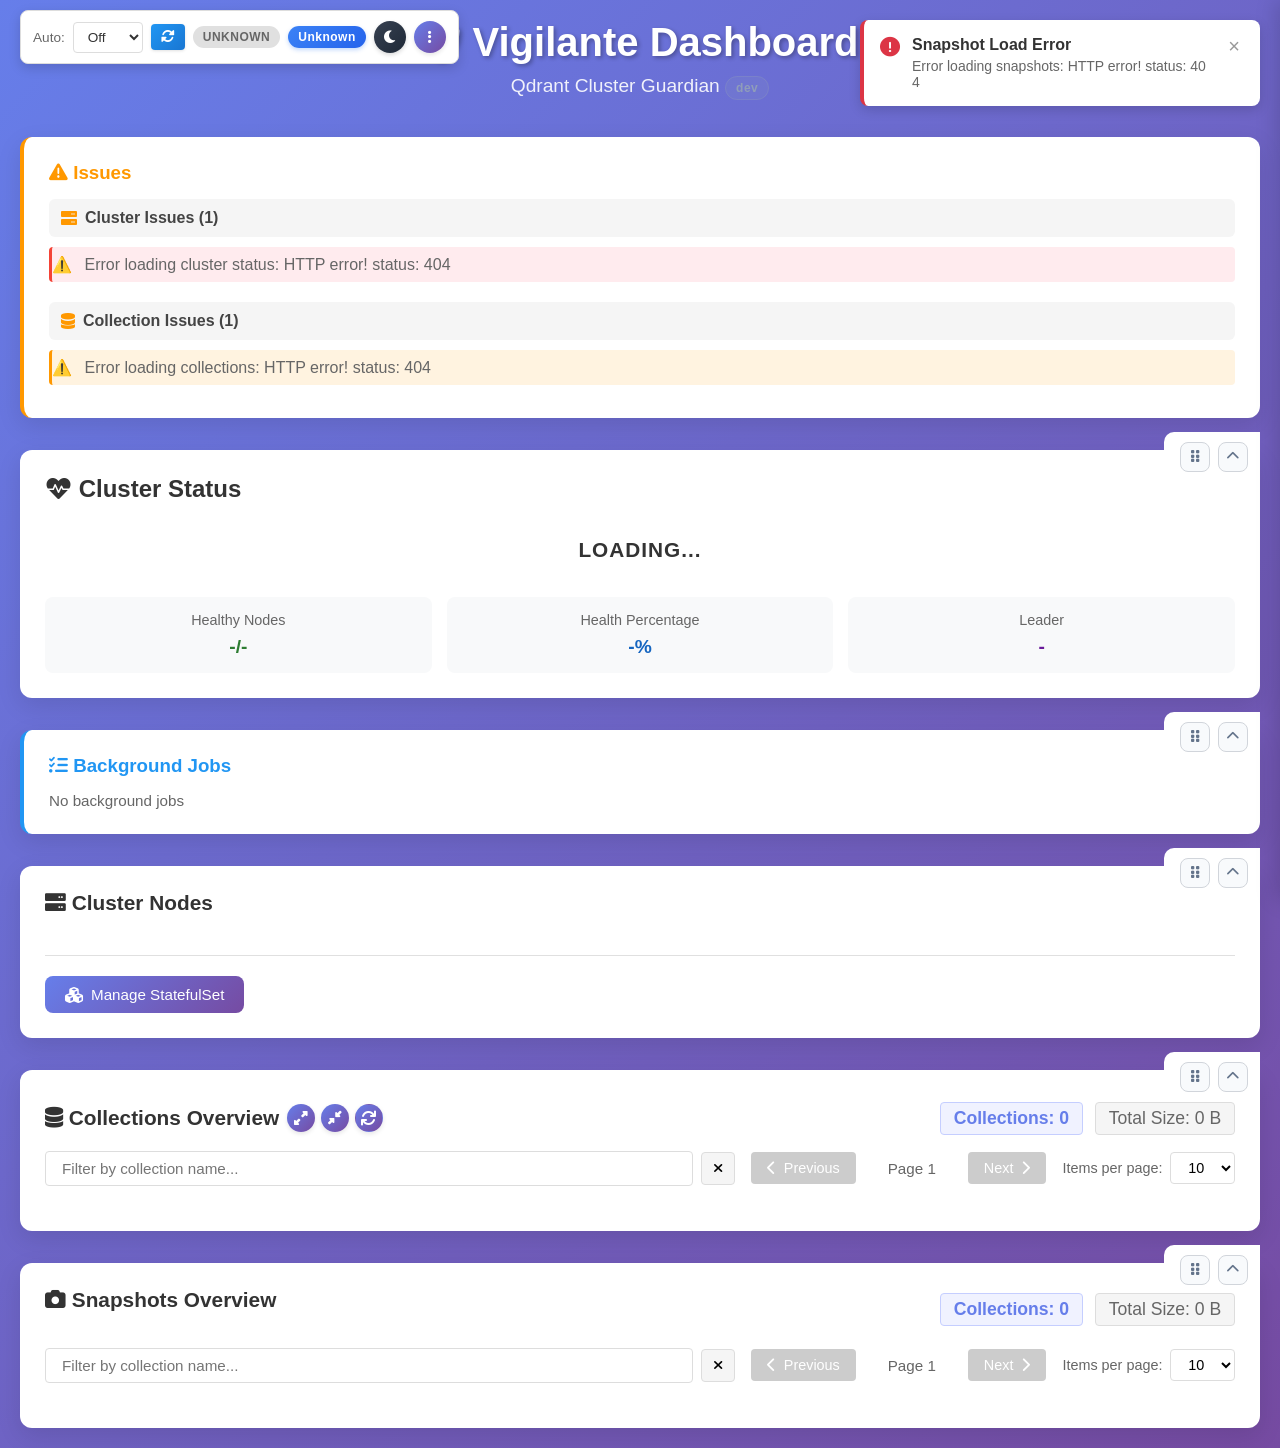
==== commit afe19826: "added restore replication factor for all collections" ====
--- a/src/wwwroot/index.html
+++ b/src/wwwroot/index.html
@@ -139,6 +139,9 @@
                             <button id="collapseAllCollectionsBtn" class="collections-expand-btn" title="Collapse all collections">
                                 <i class="fas fa-compress-alt"></i>
                             </button>
+                            <button id="distributeAllCollectionsBtn" class="distribute-collections-btn" title="Distribute collections (restore replication factor)">
+                                <i class="fa-solid fa-arrows-rotate icon-sync"></i>
+                            </button>
                         </div>
                     </div>
                     <div class="collections-stats">
--- a/src/wwwroot/styles.css
+++ b/src/wwwroot/styles.css
@@ -65,6 +65,11 @@
 
 :root {
     color-scheme: light;
+    --color-warn-primary: #d97706;      /* Amber 600 - Maintenance Base */
+    --color-warn-hover: #b45309;        /* Amber 700 - Hover State */
+    --color-warn-bg-light: #fef3c7;     /* Amber 100 - Focus Outline */
+    --btn-text-color: #ffffff;
+    --transition-speed: 0.25s;
 }
 
 html[data-theme="dark"] {
@@ -4711,6 +4716,41 @@
     box-shadow: 0 2px 8px rgba(211, 47, 47, 0.3);
 }
 
+.modal-submit.modal-submit-danger:disabled {
+    background: #6c757d;
+    cursor: not-allowed;
+    opacity: 0.6;
+    box-shadow: none;
+    transform: none;
+}
+
+.modal-confirm-input-group {
+    margin-top: 16px;
+}
+
+.modal-confirm-input-group label {
+    display: block;
+    margin-bottom: 6px;
+    font-size: 0.9em;
+}
+
+.modal-confirm-input {
+    width: 100%;
+    padding: 8px 10px;
+    border: 1px solid #d32f2f;
+    border-radius: 4px;
+    background: var(--modal-bg, #1e1e2e);
+    color: var(--text-primary, #cdd6f4);
+    font-size: 0.95em;
+    box-sizing: border-box;
+    outline: none;
+}
+
+.modal-confirm-input:focus {
+    border-color: #ef5350;
+    box-shadow: 0 0 0 2px rgba(211, 47, 47, 0.25);
+}
+
 .modal-cancel {
     background: #6c757d;
     color: white;
@@ -6891,6 +6931,46 @@
     background: linear-gradient(135deg, #ffcdd2, #ef9a9a);
 }
 
+.distribute-collections-btn {
+    display: inline-flex;
+    align-items: center;
+    justify-content: center;
+    
+    width: 28px;
+    height: 28px;
+    padding: 0;
+
+    background: linear-gradient(135deg, #667eea, #764ba2);
+    color: white;
+    border: 1px solid transparent;
+    border-radius: 50%;               
+
+    cursor: pointer;
+    box-shadow: 0 2px 5px rgba(0, 0, 0, 0.1);
+    transition: background-color var(--transition-speed) ease,
+    box-shadow var(--transition-speed) ease,
+    transform var(--transition-speed) cubic-bezier(0.4, 0, 0.2, 1);
+}
+
+.distribute-collections-btn:hover {
+    background-color: var(--color-warn-hover);
+    box-shadow: 0 4px 12px rgba(180, 83, 9, 0.3);
+}
+
+.distribute-collections-btn:active {
+    transform: scale(0.94);           
+}
+
+.distribute-collections-btn .icon-sync {
+    font-size: 16px;                  
+    transform: rotate(0deg);
+    transition: transform 0.6s cubic-bezier(0.34, 1.56, 0.64, 1);
+}
+
+.distribute-collections-btn:hover .icon-sync {
+    transform: rotate(-180deg);        
+}
+
 /* Responsive styles */
 @media (max-width: 768px) {
     .logs-side-panel {
